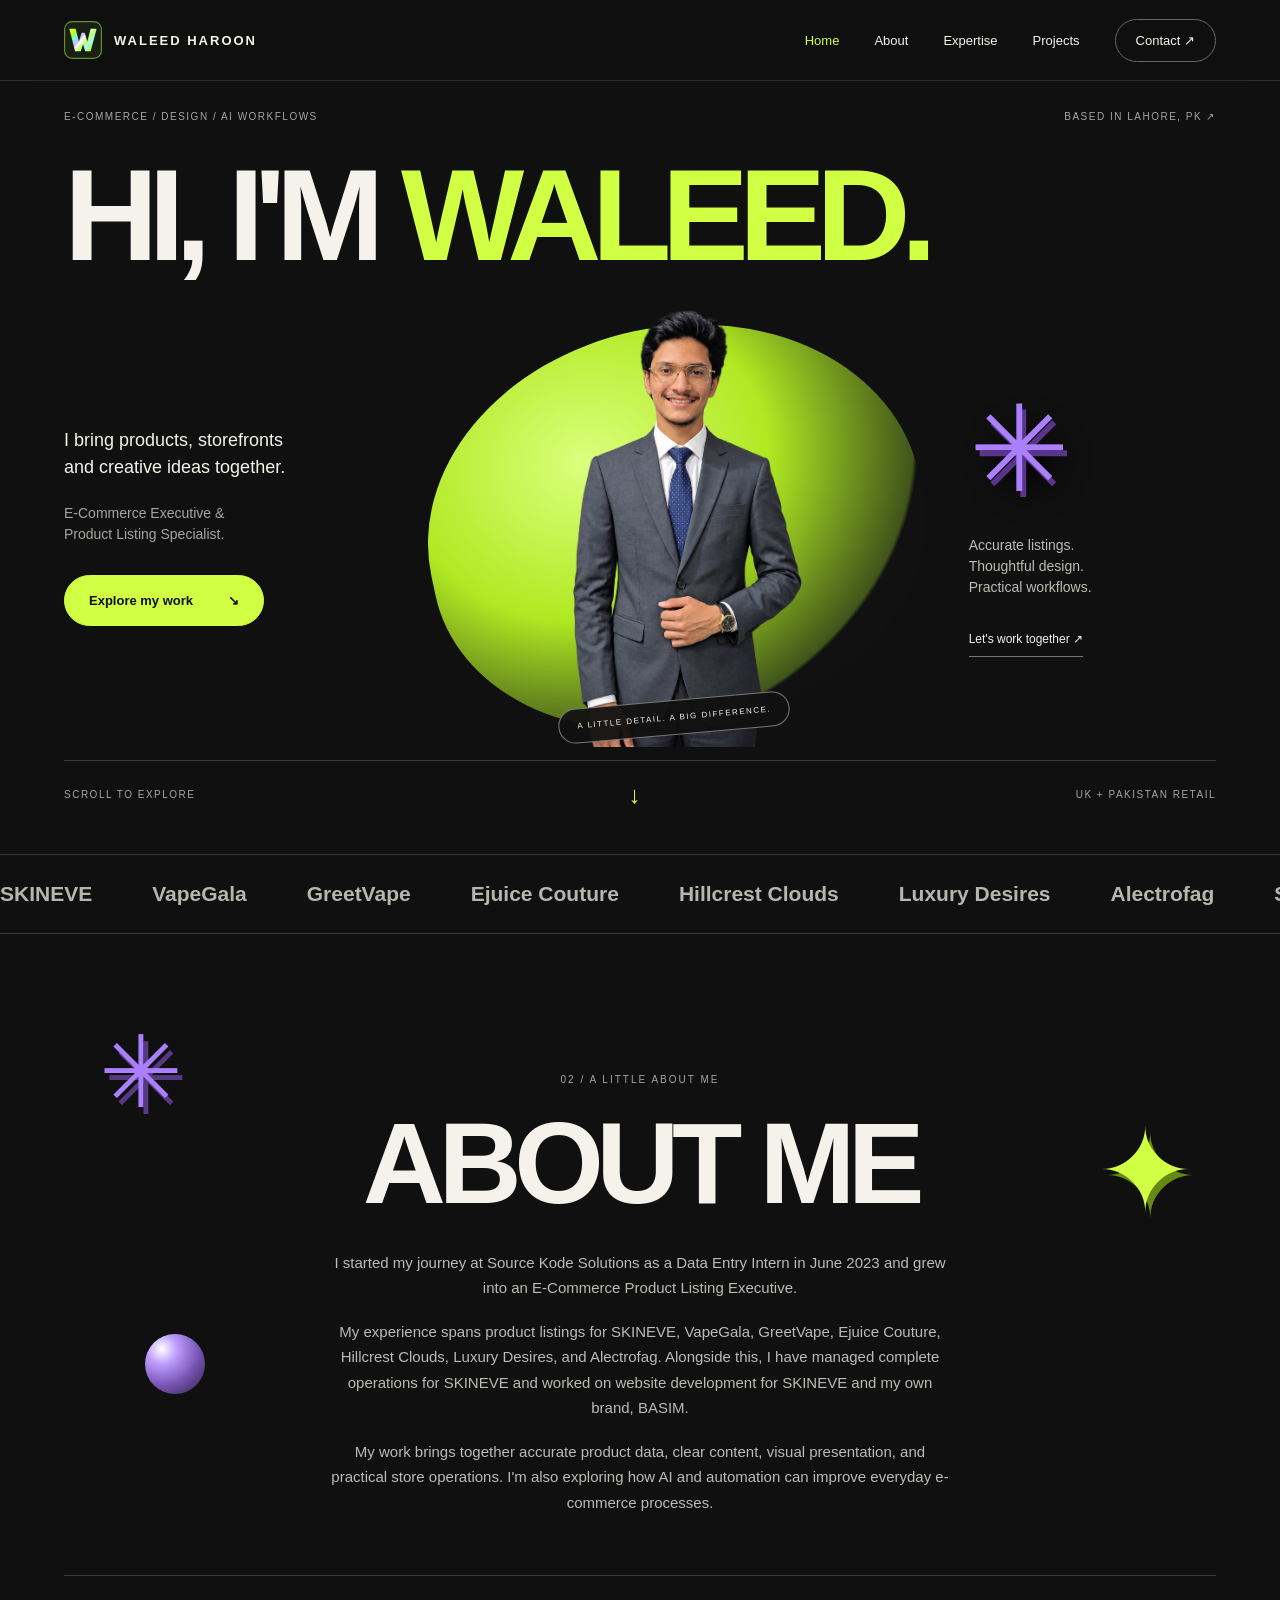
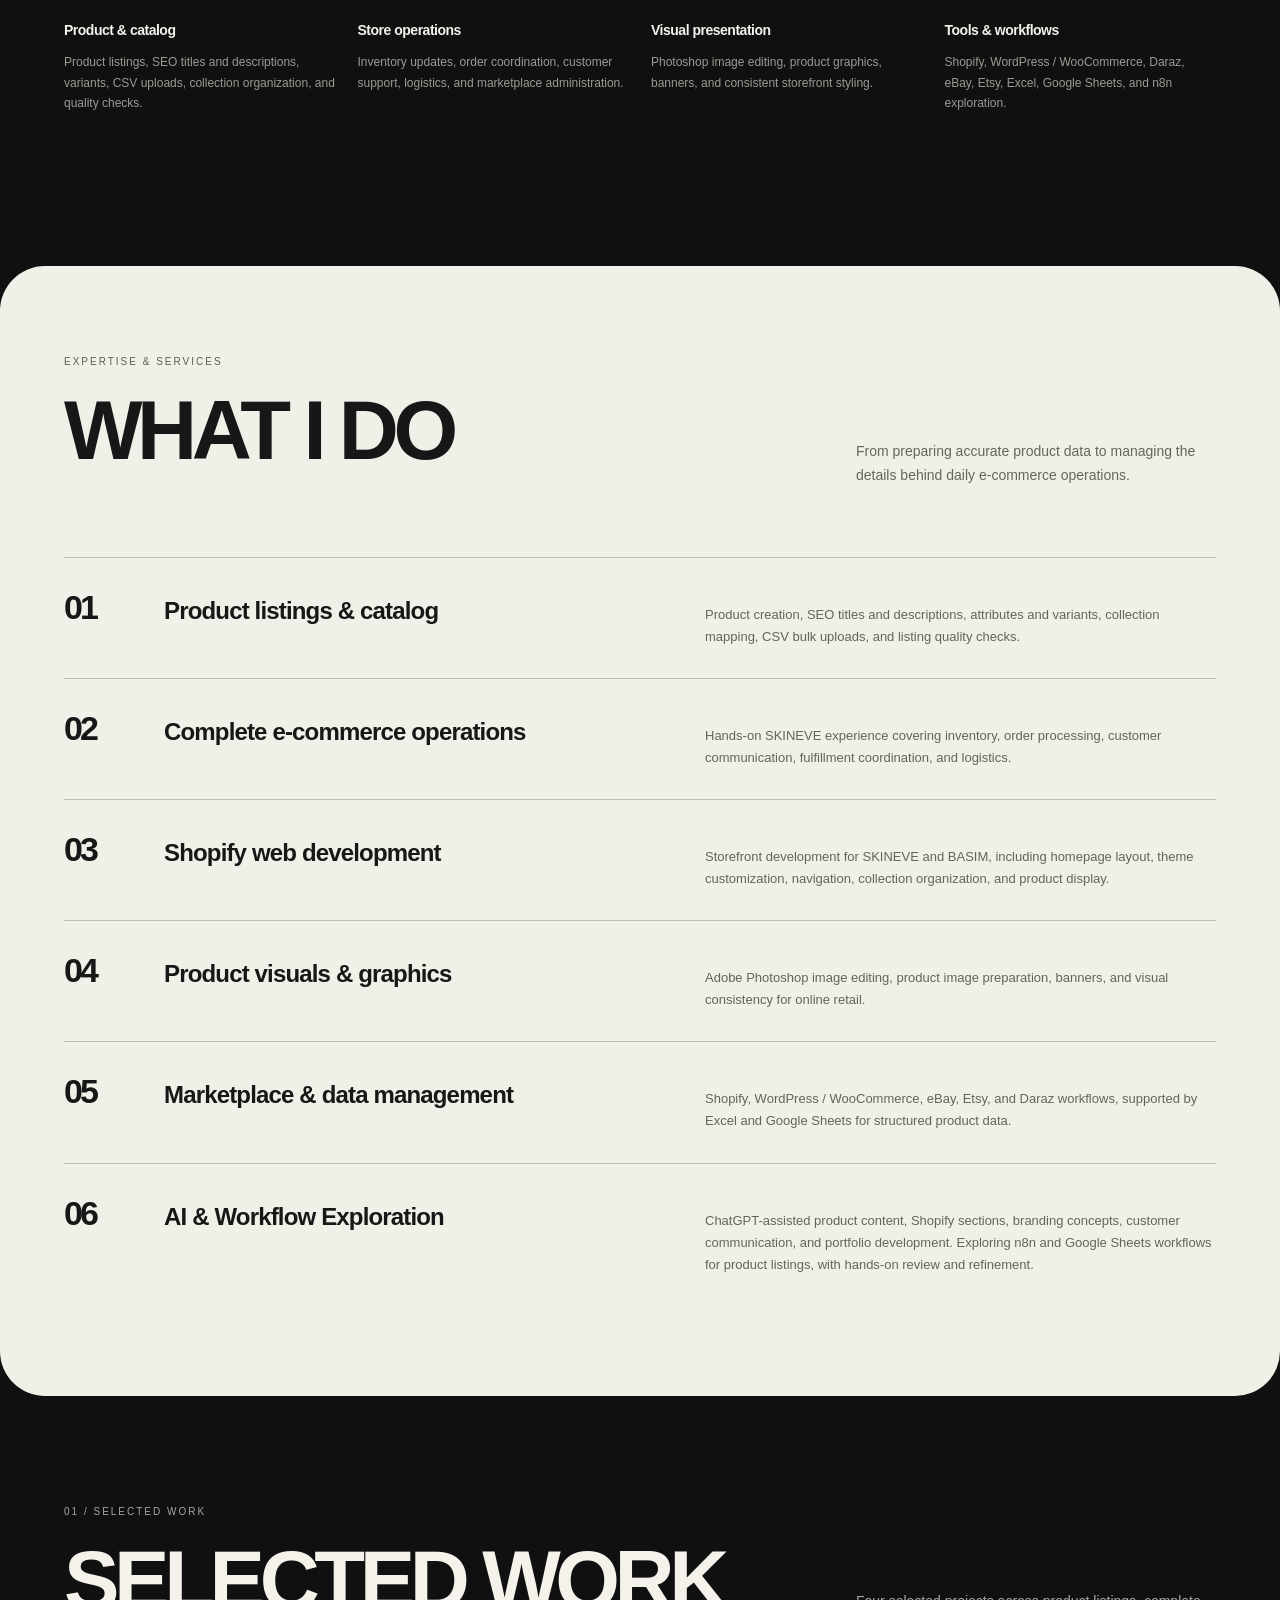
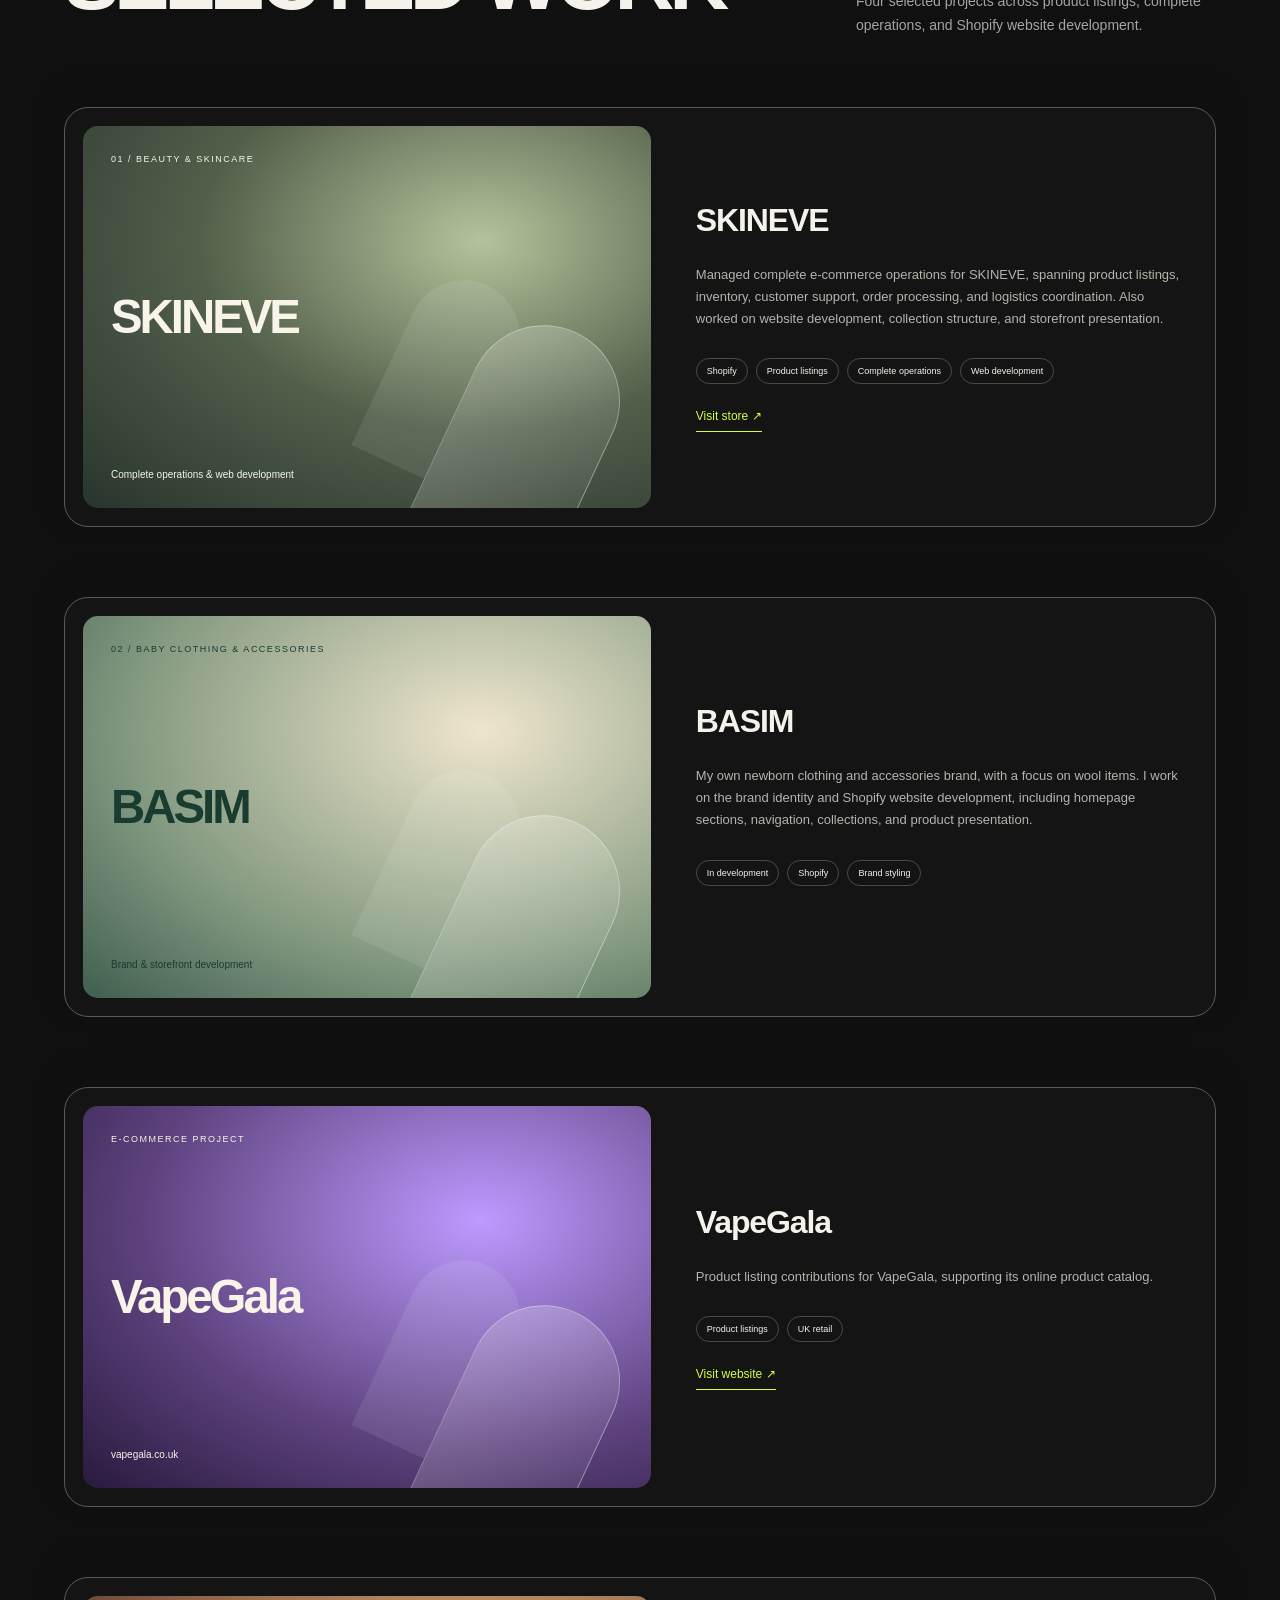
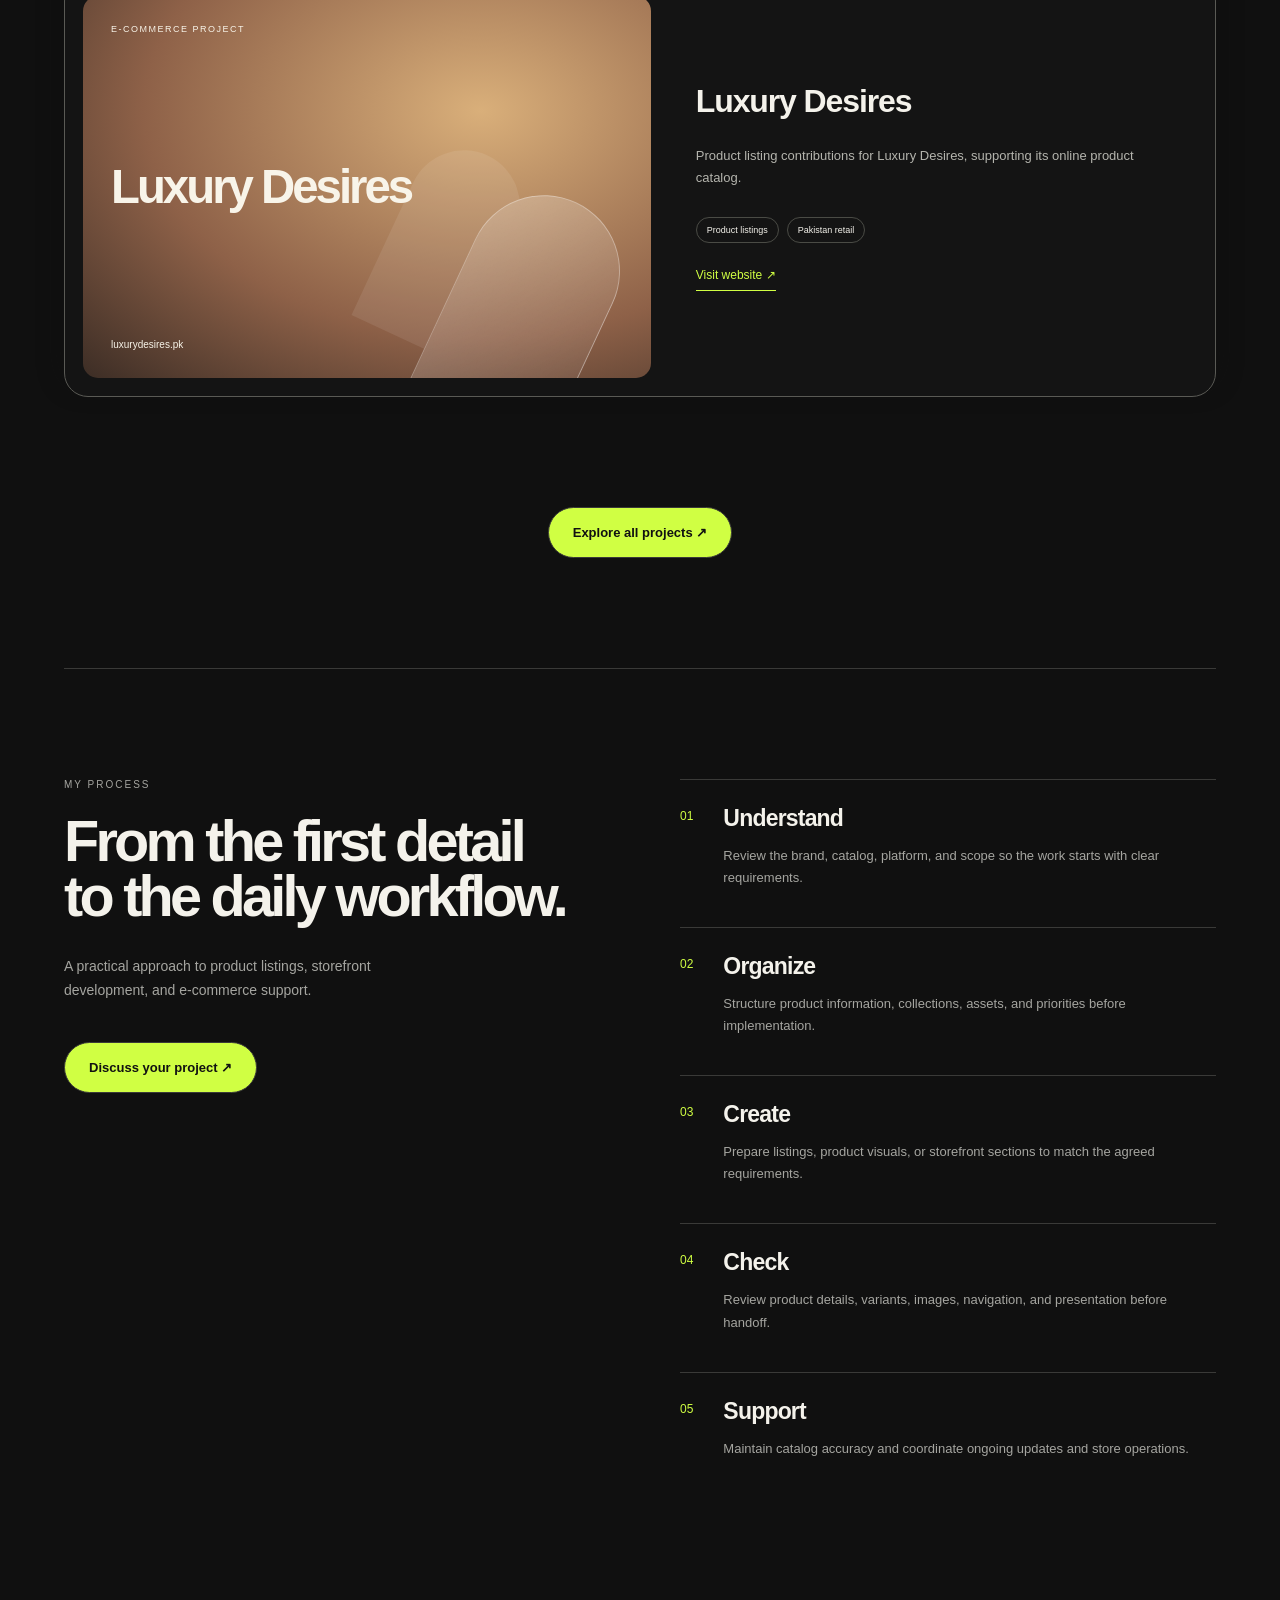
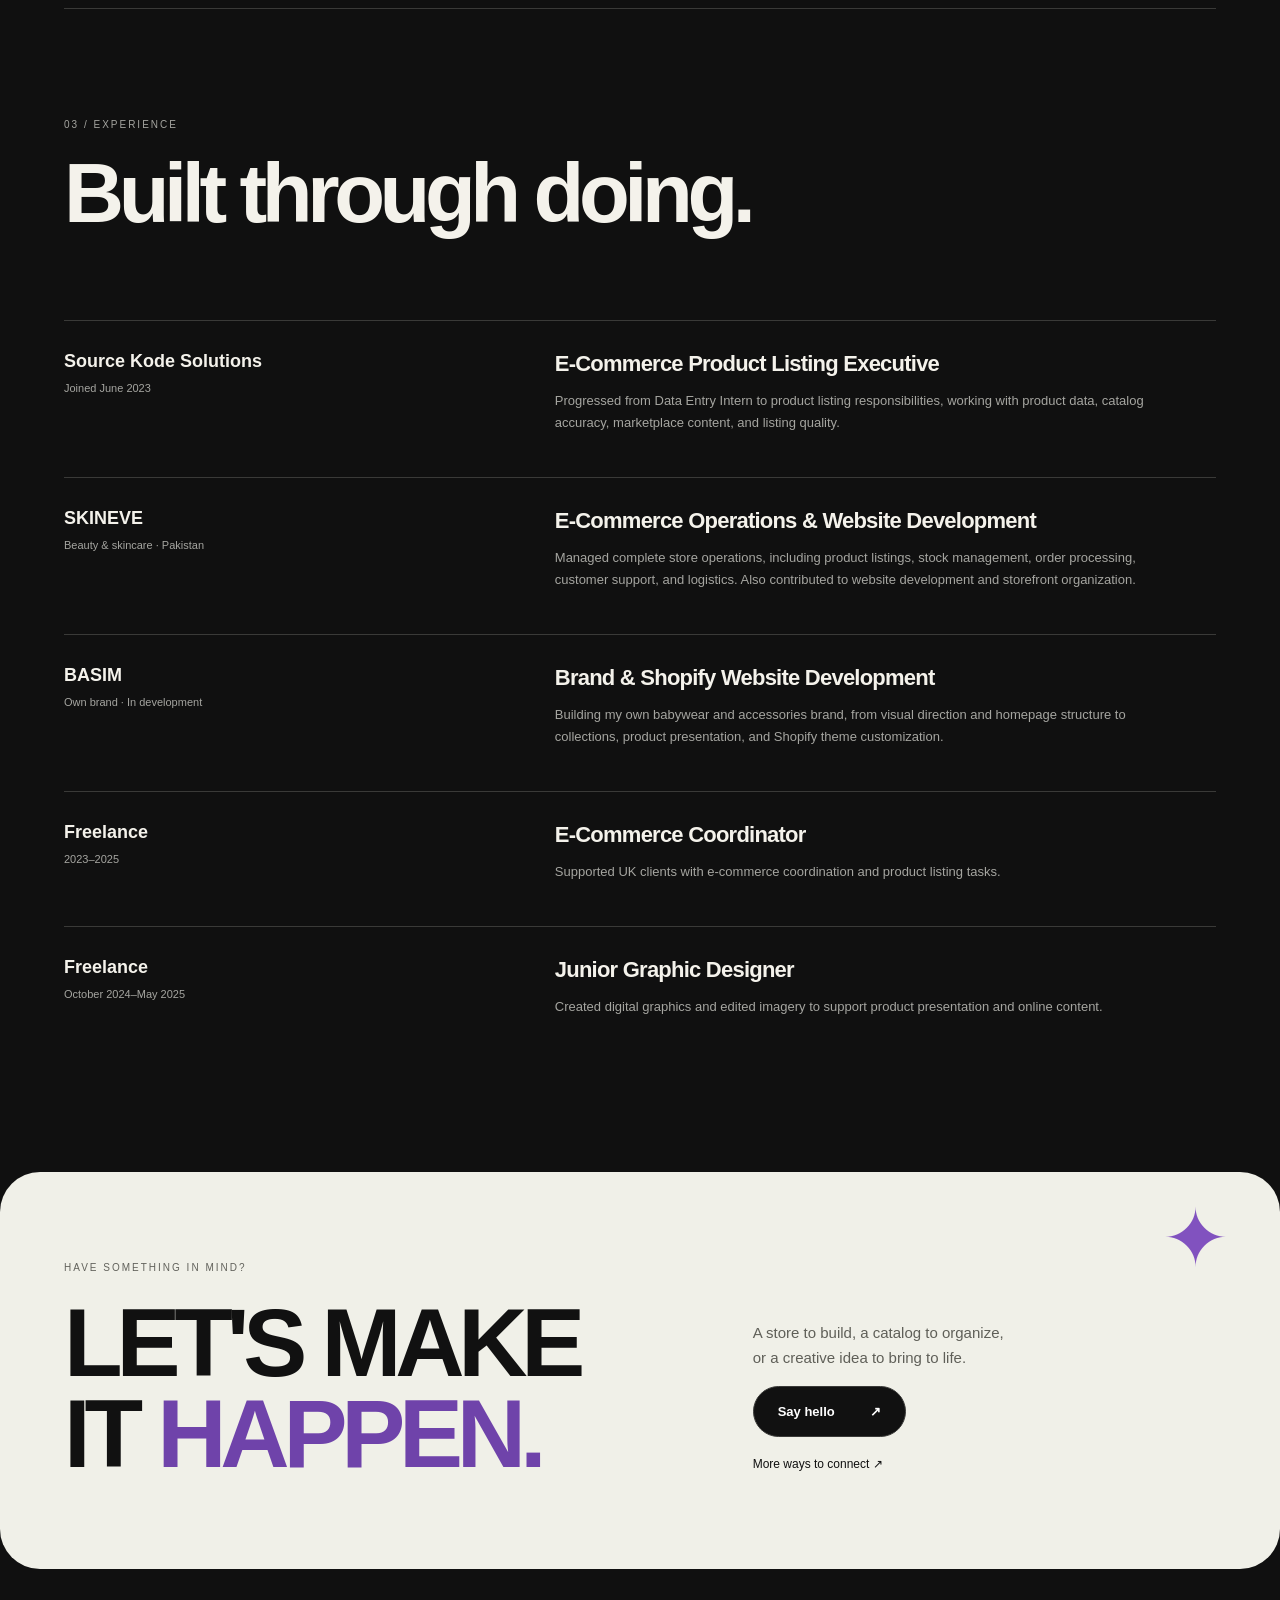
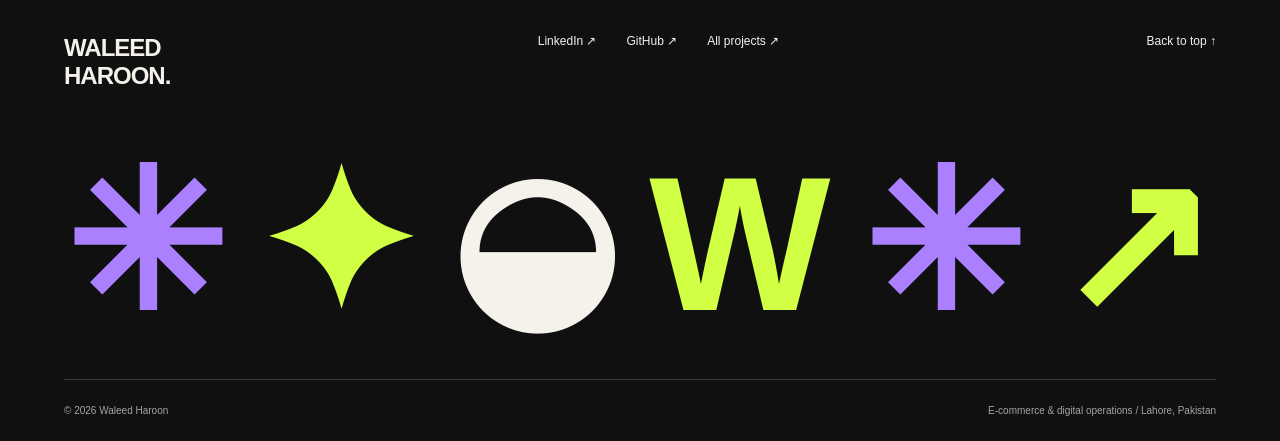
==== index.html @ 815cc021 "Unify Projects and Contact with the new portfolio design" ====
<!doctype html>
<html lang="en"><head><meta charset="utf-8"><meta name="viewport" content="width=device-width,initial-scale=1">
<meta name="theme-color" content="#101010"><meta name="description" content="Waleed Haroon — E-commerce specialist, creative designer and AI workflow explorer in Lahore, Pakistan. Explore selected work, services and experience.">
<title>Waleed Haroon | E-commerce & Creative Thinking</title><link rel="icon" href="./favicon.svg"><link rel="stylesheet" href="./studio.css?v=2"></head>
<body><a class="skip" href="#main">Skip to content</a><header><nav class="wrap" aria-label="Main navigation"><a class="brand" href="./index.html" aria-label="Waleed Haroon home"><img src="./favicon.svg" width="38" height="38" alt="">WALEED HAROON</a><div class="nav-links"><a href="./index.html" aria-current="page">Home</a><a href="./index.html#about">About</a><a href="./index.html#expertise">Expertise</a><a href="./projects.html">Projects</a><a href="./contact.html">Contact ↗</a></div></nav></header>
<main id="main"><section class="hero wrap"><div class="hero-top"><span>E-COMMERCE / DESIGN / AI WORKFLOWS</span><span>BASED IN LAHORE, PK ↗</span></div><h1>HI, I'M <span>WALEED.</span></h1><div class="hero-stage"><div class="hero-copy"><p>I bring products, storefronts<br>and creative ideas together.</p><p class="muted">E-Commerce Executive &<br>Product Listing Specialist.</p><a class="button lime" href="#work">Explore my work <span>↘</span></a></div><div class="portrait"><img class="portrait-photo" src="[data-uri]" alt="Waleed Haroon wearing a grey suit" width="715" height="960" fetchpriority="high"><span class="portrait-label">A LITTLE DETAIL. A BIG DIFFERENCE.</span></div><div class="hero-side"><span class="shape hero-star" aria-hidden="true">✳</span><p>Accurate listings.<br>Thoughtful design.<br>Practical workflows.</p><a class="text-link" href="./contact.html">Let's work together ↗</a></div></div><div class="hero-bottom"><span>SCROLL TO EXPLORE</span><span>↓</span><span>UK + PAKISTAN RETAIL</span></div></section><div class="brand-marquee" aria-label="Stores I have worked on"><div class="brand-track"><div class="brand-group"><span>SKINEVE</span><span>VapeGala</span><span>GreetVape</span><span>Ejuice Couture</span><span>Hillcrest Clouds</span><span>Luxury Desires</span><span>Alectrofag</span></div><div class="brand-group" aria-hidden="true"><span>SKINEVE</span><span>VapeGala</span><span>GreetVape</span><span>Ejuice Couture</span><span>Hillcrest Clouds</span><span>Luxury Desires</span><span>Alectrofag</span></div></div></div><div class="wrap"><section id="about" class="section about"><div><div class="label">02 / A little about me</div><h2>ABOUT ME</h2></div><div><div class="about-copy"><p>I started my journey at Source Kode Solutions as a Data Entry Intern in June 2023 and grew into an E-Commerce Product Listing Executive.</p><p>My experience spans product listings for SKINEVE, VapeGala, GreetVape, Ejuice Couture, Hillcrest Clouds, Luxury Desires, and Alectrofag. Alongside this, I have managed complete operations for SKINEVE and worked on website development for SKINEVE and my own brand, BASIM.</p><p>My work brings together accurate product data, clear content, visual presentation, and practical store operations. I'm also exploring how AI and automation can improve everyday e-commerce processes.</p></div><div class="skills"><div><h3>Product & catalog</h3><p>Product listings, SEO titles and descriptions, variants, CSV uploads, collection organization, and quality checks.</p></div><div><h3>Store operations</h3><p>Inventory updates, order coordination, customer support, logistics, and marketplace administration.</p></div><div><h3>Visual presentation</h3><p>Photoshop image editing, product graphics, banners, and consistent storefront styling.</p></div><div><h3>Tools & workflows</h3><p>Shopify, WordPress / WooCommerce, Daraz, eBay, Etsy, Excel, Google Sheets, and n8n exploration.</p></div></div></div><span class="shape flower" aria-hidden="true">✳</span><span class="shape star" aria-hidden="true">✦</span><span class="shape orb" aria-hidden="true"></span></section></div><section id="expertise" class="section expertise-section"><div class="section-head"><div><div class="label">Expertise & services</div><h2>WHAT I DO</h2></div><p>From preparing accurate product data to managing the details behind daily e-commerce operations.</p></div><div class="expertise-grid">
<article><span>01</span><h3>Product listings & catalog</h3><p>Product creation, SEO titles and descriptions, attributes and variants, collection mapping, CSV bulk uploads, and listing quality checks.</p></article>
<article><span>02</span><h3>Complete e-commerce operations</h3><p>Hands-on SKINEVE experience covering inventory, order processing, customer communication, fulfillment coordination, and logistics.</p></article>
<article><span>03</span><h3>Shopify web development</h3><p>Storefront development for SKINEVE and BASIM, including homepage layout, theme customization, navigation, collection organization, and product display.</p></article>
<article><span>04</span><h3>Product visuals & graphics</h3><p>Adobe Photoshop image editing, product image preparation, banners, and visual consistency for online retail.</p></article>
<article><span>05</span><h3>Marketplace & data management</h3><p>Shopify, WordPress / WooCommerce, eBay, Etsy, and Daraz workflows, supported by Excel and Google Sheets for structured product data.</p></article>
<article><span>06</span><h3>AI & Workflow Exploration</h3><p>ChatGPT-assisted product content, Shopify sections, branding concepts, customer communication, and portfolio development. Exploring n8n and Google Sheets workflows for product listings, with hands-on review and refinement.</p></article></div></section><div class="wrap"><section id="work" class="section"><div class="section-head"><div><div class="label">01 / Selected work</div><h2>SELECTED WORK</h2></div><p>Four selected projects across product listings, complete operations, and Shopify website development.</p></div><div class="projects"><article class="project"><div class="project-art"><span class="number">01 / BEAUTY & SKINCARE</span><div class="wordmark">SKINEVE</div><small>Complete operations & web development</small></div><div class="project-body"><h3>SKINEVE</h3><p>Managed complete e-commerce operations for SKINEVE, spanning product listings, inventory, customer support, order processing, and logistics coordination. Also worked on website development, collection structure, and storefront presentation.</p><div class="tags"><span>Shopify</span><span>Product listings</span><span>Complete operations</span><span>Web development</span></div><a class="project-link" href="https://theskineve.com" target="_blank" rel="noopener noreferrer">Visit store ↗</a></div></article><article class="project"><div class="project-art basim"><span class="number">02 / BABY CLOTHING & ACCESSORIES</span><div class="wordmark">BASIM</div><small>Brand & storefront development</small></div><div class="project-body"><h3>BASIM</h3><p>My own newborn clothing and accessories brand, with a focus on wool items. I work on the brand identity and Shopify website development, including homepage sections, navigation, collections, and product presentation.</p><div class="tags"><span>In development</span><span>Shopify</span><span>Brand styling</span></div></div></article><article class="project"><div class="project-art"><span class="number">E-COMMERCE PROJECT</span><div class="wordmark listing-wordmark">VapeGala</div><small>vapegala.co.uk</small></div><div class="project-body"><h3>VapeGala</h3><p>Product listing contributions for VapeGala, supporting its online product catalog.</p><div class="tags"><span>Product listings</span><span>UK retail</span></div><a class="project-link" href="https://vapegala.co.uk" target="_blank" rel="noopener noreferrer">Visit website ↗</a></div></article><article class="project"><div class="project-art"><span class="number">E-COMMERCE PROJECT</span><div class="wordmark listing-wordmark">Luxury Desires</div><small>luxurydesires.pk</small></div><div class="project-body"><h3>Luxury Desires</h3><p>Product listing contributions for Luxury Desires, supporting its online product catalog.</p><div class="tags"><span>Product listings</span><span>Pakistan retail</span></div><a class="project-link" href="https://luxurydesires.pk" target="_blank" rel="noopener noreferrer">Visit website ↗</a></div></article></div><div class="projects-more"><a href="./projects.html" class="button primary">Explore all projects ↗</a></div></section><section id="process" class="section process-section"><div class="process-intro"><div class="label">My process</div><h2>From the first detail<br>to the daily workflow.</h2><p>A practical approach to product listings, storefront development, and e-commerce support.</p><a class="button primary" href="./contact.html">Discuss your project ↗</a></div><ol class="process-steps"><li><span class="step-number">01</span><div><h3>Understand</h3><p>Review the brand, catalog, platform, and scope so the work starts with clear requirements.</p></div></li><li><span class="step-number">02</span><div><h3>Organize</h3><p>Structure product information, collections, assets, and priorities before implementation.</p></div></li><li><span class="step-number">03</span><div><h3>Create</h3><p>Prepare listings, product visuals, or storefront sections to match the agreed requirements.</p></div></li><li><span class="step-number">04</span><div><h3>Check</h3><p>Review product details, variants, images, navigation, and presentation before handoff.</p></div></li><li><span class="step-number">05</span><div><h3>Support</h3><p>Maintain catalog accuracy and coordinate ongoing updates and store operations.</p></div></li></ol></section><section id="experience" class="section experience"><div class="section-head"><div><div class="label">03 / Experience</div><h2>Built through doing.</h2></div></div><div class="job"><div><strong>Source Kode Solutions</strong><br><small>Joined June 2023</small></div><div><h3>E-Commerce Product Listing Executive</h3><p>Progressed from Data Entry Intern to product listing responsibilities, working with product data, catalog accuracy, marketplace content, and listing quality.</p></div></div><div class="job"><div><strong>SKINEVE</strong><br><small>Beauty & skincare · Pakistan</small></div><div><h3>E-Commerce Operations & Website Development</h3><p>Managed complete store operations, including product listings, stock management, order processing, customer support, and logistics. Also contributed to website development and storefront organization.</p></div></div><div class="job"><div><strong>BASIM</strong><br><small>Own brand · In development</small></div><div><h3>Brand & Shopify Website Development</h3><p>Building my own babywear and accessories brand, from visual direction and homepage structure to collections, product presentation, and Shopify theme customization.</p></div></div><div class="job"><div><strong>Freelance</strong><br><small>2023–2025</small></div><div><h3>E-Commerce Coordinator</h3><p>Supported UK clients with e-commerce coordination and product listing tasks.</p></div></div><div class="job"><div><strong>Freelance</strong><br><small>October 2024–May 2025</small></div><div><h3>Junior Graphic Designer</h3><p>Created digital graphics and edited imagery to support product presentation and online content.</p></div></div></section></div><section id="contact" class="contact light"><div class="label">HAVE SOMETHING IN MIND?</div><div class="contact-layout"><h2>LET'S MAKE<br>IT <em>HAPPEN.</em></h2><div><p>A store to build, a catalog to organize,<br>or a creative idea to bring to life.</p><a class="button dark" href="mailto:waleedharoon222@gmail.com">Say hello <span>↗</span></a><a class="email" href="./contact.html">More ways to connect ↗</a></div></div><span class="contact-star" aria-hidden="true">✦</span></section></main>
<footer class="wrap"><div class="footer-top"><a class="brand" href="./index.html">WALEED<br>HAROON.</a><div><a href="https://www.linkedin.com/in/waleed-haroon-868672297" target="_blank" rel="noopener noreferrer">LinkedIn ↗</a><a href="https://github.com/m-waleed-haroon" target="_blank" rel="noopener noreferrer">GitHub ↗</a><a href="./projects.html">All projects ↗</a></div><a href="#main">Back to top ↑</a></div><div class="footer-shapes" aria-hidden="true"><span>✳</span><span>✦</span><span>◒</span><span>W</span><span>✳</span><span>↗</span></div><div class="footer-bottom"><span>© 2026 Waleed Haroon</span><span>E-commerce & digital operations / Lahore, Pakistan</span></div></footer><script src="./studio.js?v=2" defer></script></body></html>
---- studio.css ----
/* Video-inspired portfolio. Content stays visible if JavaScript is unavailable. */
:root{--bg:#101010;--ink:#f4f2eb;--muted:#a5a5a0;--line:#3a3a38;--lime:#d0ff43;--purple:#ab80ff;--paper:#f0f0e8}
*{box-sizing:border-box}html{scroll-behavior:smooth;scroll-padding-top:90px}body{margin:0;background:var(--bg);color:var(--ink);font-family:Arial,Helvetica,sans-serif;-webkit-font-smoothing:antialiased}a{color:inherit;text-decoration:none}button,a{-webkit-tap-highlight-color:transparent}a:focus-visible{outline:3px solid var(--purple);outline-offset:6px}::selection{background:var(--lime);color:#101010}.wrap{width:min(1280px,90%);margin-inline:auto}.skip{position:fixed;left:20px;top:-100px;background:var(--lime);color:#111;padding:16px;z-index:99}.skip:focus{top:12px}
header{position:sticky;top:0;z-index:30;background:#101010ed;border-bottom:1px solid #ffffff20;backdrop-filter:blur(16px)}nav{display:flex;justify-content:space-between;align-items:center;min-height:80px;gap:30px}.brand{display:flex;align-items:center;gap:12px;font-size:13px;letter-spacing:2px;font-weight:800}.nav-links{display:flex;gap:35px;font-size:13px}.nav-links a{padding-block:14px;transition:color .2s}.nav-links a:hover{color:var(--lime)}.nav-links a:last-child{border:1px solid #666;border-radius:40px;padding:13px 20px}
.hero{padding-top:30px}.hero-top,.hero-bottom{display:flex;justify-content:space-between;font-size:10px;letter-spacing:1.5px;color:var(--muted)}h1{font-size:clamp(58px,10.2vw,148px);line-height:.9;letter-spacing:-.075em;margin:35px 0 0;font-weight:900;position:relative;z-index:2}h1 span{color:var(--lime)}.hero-stage{display:grid;grid-template-columns:1fr 1.35fr .8fr;align-items:center;min-height:485px;gap:30px}.hero-copy p,.hero-side p{font-size:18px;line-height:1.5}.hero-copy .muted{color:var(--muted);font-size:14px;margin-block:22px 30px}.button{display:inline-flex;align-items:center;justify-content:space-between;gap:35px;padding:17px 24px;border:1px solid var(--line);border-radius:40px;font-size:13px;font-weight:700;transition:transform .25s,background .25s}.button:hover{transform:translateY(-4px)}.lime{background:var(--lime);color:#101010;border-color:var(--lime)}.dark{background:#111;color:white}.portrait{height:460px;position:relative;display:flex;justify-content:center;align-items:flex-end;isolation:isolate}.portrait:before{content:'';position:absolute;inset:40px -15px 25px;border-radius:50% 50% 45% 45%;background:radial-gradient(ellipse at 35% 30%,#dbff7d,#b0e922 40%,#41551b 72%,#111 73%);transform:rotate(-12deg);z-index:-1}.portrait-photo{height:100%;width:100%;object-fit:contain;object-position:bottom}.portrait-label{position:absolute;bottom:12px;background:#111e;padding:12px 18px;border:1px solid #777;border-radius:40px;font-size:8px;letter-spacing:1.5px;transform:rotate(-5deg)}.hero-side{padding-left:30px}.hero-side p{font-size:14px;color:#bcbcb5}.text-link{display:inline-block;font-size:12px;border-bottom:1px solid #777;padding-bottom:10px;margin-top:20px}.hero-star{font-size:120px;color:var(--purple);text-shadow:4px 6px 0 #5b358b,8px 12px 22px #000;display:block;line-height:1.2}.hero-bottom{padding:20px 0;border-top:1px solid var(--line);align-items:center}.hero-bottom span:nth-child(2){font-size:24px;color:var(--lime)}
.brand-marquee{overflow:hidden;border-block:1px solid var(--line);padding:27px 0;margin:25px 0 0}.brand-track{display:flex;width:max-content;animation:marquee 35s linear infinite}.brand-group{display:flex;align-items:center;gap:60px;padding-right:60px}.brand-group span{font-size:21px;font-weight:800;color:#b6b6ae;white-space:nowrap}.brand-marquee:hover .brand-track{animation-play-state:paused}@keyframes marquee{to{transform:translateX(-50%)}}
.section{padding:110px 0}.label{text-transform:uppercase;letter-spacing:2px;font-size:10px;color:var(--muted);margin-bottom:24px}h2{font-size:clamp(42px,6.5vw,88px);line-height:.95;letter-spacing:-.065em;margin:0 0 32px;font-weight:900}h3{letter-spacing:-.035em}p{line-height:1.7}.about{position:relative;display:block;text-align:center;padding-block:140px;overflow:hidden}.about>div{position:relative;z-index:1}.about h2{font-size:clamp(60px,9vw,120px)}.about-copy{max-width:630px;margin:auto;color:#bbbcb5;font-size:15px}.about-copy p{margin-bottom:18px}.skills{display:grid;grid-template-columns:repeat(4,1fr);gap:22px;text-align:left;margin-top:60px;padding-top:32px;border-top:1px solid var(--line)}.skills h3{font-size:14px}.skills p{font-size:12px;color:#9a9b93}.shape{position:absolute;pointer-events:none;will-change:transform}.flower{top:80px;left:3%;font-size:100px;color:var(--purple);text-shadow:5px 7px #573883;animation:bob 7s ease-in-out infinite}.star{right:2%;top:170px;font-size:115px;color:var(--lime);text-shadow:5px 6px #668915;animation:bob 8s ease-in-out infinite reverse}.orb{width:60px;height:60px;border-radius:50%;left:7%;top:400px;background:radial-gradient(circle at 28% 25%,#fff,#bc9bff 25%,#7653b1 60%,#2c203d);animation:bob 6s ease-in-out infinite}@keyframes bob{50%{transform:translateY(-18px) rotate(15deg)}}
.expertise-section{background:var(--paper);color:#171717;border-radius:45px;padding:90px max(5%,calc((100vw - 1280px)/2));position:relative}.expertise-section .label{color:#5d5d55}.section-head{display:flex;justify-content:space-between;gap:40px;align-items:flex-end;margin-bottom:55px}.section-head>p{max-width:360px;font-size:14px;color:var(--muted)}.expertise-section .section-head>p{color:#65655e}.expertise-grid{display:block}.expertise-grid article{border-top:1px solid #bcbdb5;padding:30px 0;display:grid;grid-template-columns:70px 1fr 1fr;align-items:baseline;gap:30px}.expertise-grid article>span{font-size:34px;font-weight:900;letter-spacing:-3px}.expertise-grid h3{font-size:24px;margin:0}.expertise-grid p{font-size:13px;color:#64645c;margin:0}
.projects{display:block;position:relative;padding-bottom:20px}.project{position:sticky;top:105px;background:#141414;border:1px solid #5a5a55;border-radius:24px;overflow:hidden;padding:18px;display:grid;grid-template-columns:1.1fr 1fr;gap:30px;min-height:420px;margin-bottom:70px;box-shadow:0 -12px 25px #10101080;transform-origin:50% 0}.project:nth-child(2){top:127px}.project:nth-child(3){top:149px}.project:nth-child(4){top:171px}.project-art{position:relative;min-height:360px;background:radial-gradient(ellipse at 70% 30%,#b5c39b,#525f4a 50%,#28352d);border-radius:15px;display:flex;flex-direction:column;justify-content:space-between;padding:28px;overflow:hidden;color:#f8f4e9}.project-art:after{content:'';width:150px;height:240px;position:absolute;background:linear-gradient(120deg,#ffffff44,#ffffff08);border:1px solid #ffffff50;border-radius:80px 80px 15px 15px;right:50px;bottom:-55px;transform:rotate(25deg);box-shadow:-100px -25px 0 -20px #ffffff15}.project-art.basim{background:radial-gradient(ellipse at 70% 30%,#eee6cc,#879c83 60%,#405f50);color:#183c30}.project:nth-child(3) .project-art{background:radial-gradient(ellipse at 70% 30%,#bd9aff,#5e427e 60%,#281a3d)}.project:nth-child(4) .project-art{background:radial-gradient(ellipse at 70% 30%,#d9af7a,#8e6148 60%,#3c2d25)}.number{font-size:9px;letter-spacing:1.5px;position:relative;z-index:1}.wordmark{position:relative;z-index:1;font-size:clamp(24px,3.7vw,55px);font-weight:800;letter-spacing:-3px}.project-art small{font-size:10px;position:relative;z-index:1}.project-body{padding:20px 15px;display:flex;flex-direction:column;align-items:flex-start;justify-content:center}.project-body h3{font-size:32px;margin:0 0 12px}.project-body p{font-size:13px;color:#b4b4ad}.tags{display:flex;gap:8px;flex-wrap:wrap;margin:15px 0 25px}.tags span{border:1px solid #4a4b45;border-radius:30px;padding:7px 10px;font-size:9px}.project-link{border-bottom:1px solid var(--lime);padding-bottom:8px;font-size:12px;color:var(--lime)}.projects-more{text-align:center;padding-top:20px}.projects-more .primary{background:var(--lime);color:#111}.process-section{display:grid;grid-template-columns:1fr 1fr;gap:80px;border-top:1px solid var(--line)}.process-intro p{color:var(--muted);font-size:14px;max-width:350px}.process-intro h2{font-size:clamp(40px,4.5vw,64px)}.process-intro .primary{margin-top:25px;background:var(--lime);color:#111}.process-steps{list-style:none;padding:0;margin:0}.process-steps li{border-top:1px solid var(--line);display:flex;gap:30px;padding:25px 0}.step-number{font-size:12px;color:var(--lime);padding-top:4px}.process-steps h3{font-size:23px;margin:0}.process-steps p{color:var(--muted);font-size:13px}.experience{border-top:1px solid var(--line)}.job{display:grid;grid-template-columns:1fr 1.5fr;padding:30px 0;border-top:1px solid var(--line);gap:50px}.job strong{font-size:18px}.job small{display:inline-block;font-size:11px;color:var(--muted);margin-top:10px}.job h3{font-size:22px;margin:0}.job p{font-size:13px;color:var(--muted);max-width:630px}
.contact{background:var(--paper);color:#111;border-radius:40px;position:relative;overflow:hidden;padding:90px max(5%,calc((100vw - 1280px)/2))}.contact-layout{display:grid;grid-template-columns:1.4fr 1fr;gap:40px;align-items:center}.contact h2{font-size:clamp(52px,7.5vw,110px);margin:0}.contact h2 em{font-style:normal;color:#6f43aa}.contact p{font-size:15px;color:#5f5f58}.contact .email{display:block;font-size:12px;margin-top:20px}.contact-star{position:absolute;right:4%;top:20px;font-size:80px;color:#8152bf;animation:bob 7s infinite}.contact .label{color:#62625c}footer{padding-top:65px}.footer-top{display:flex;justify-content:space-between;align-items:flex-start;gap:30px}.footer-top .brand{font-size:24px;letter-spacing:-1px}.footer-top>div{display:flex;gap:30px;font-size:12px}.footer-top>a:last-child{font-size:12px}.footer-shapes{display:flex;align-items:center;justify-content:space-between;overflow:hidden;font-weight:900;font-size:clamp(60px,15vw,195px);line-height:1.4;margin-top:20px;color:var(--purple)}.footer-shapes span:nth-child(2n){color:var(--lime)}.footer-shapes span:nth-child(3){color:var(--ink)}.footer-bottom{display:flex;justify-content:space-between;font-size:10px;color:var(--muted);padding:25px 0;border-top:1px solid var(--line)}
/* Shared project and contact pages use the same navigation, type and surfaces. */
.nav-links a[aria-current="page"]{color:var(--lime)}.inner-page{padding-top:65px}.projects-intro,.contact-intro{padding:15px 0 65px;max-width:1060px}.inner-page h1{font-size:clamp(44px,6.8vw,96px);line-height:.98;letter-spacing:-.065em;margin:15px 0 28px}.inner-page h1 em{font-style:normal;color:var(--lime)}.projects-intro>p,.contact-intro>p{max-width:650px;font-size:15px;color:var(--muted)}.project-directory .project{top:105px}.project-directory .project:nth-child(2n+3) .project-art{background:radial-gradient(ellipse at 70% 30%,#bc9aff,#5e427e 60%,#281a3d)}.project-directory .project:nth-child(2n+4) .project-art{background:radial-gradient(ellipse at 70% 30%,#dab284,#8e6148 60%,#3c2d25)}.project-directory .wordmark{font-size:clamp(24px,3.3vw,48px);letter-spacing:-.05em;overflow-wrap:anywhere}.project-contact{padding:60px 5%;margin:10px 0 70px;display:flex;justify-content:space-between;align-items:center;gap:40px;border-radius:28px}.project-contact h2{font-size:clamp(32px,4vw,55px)}.project-contact .label{color:#62625c}.project-contact .button{background:#111;color:#fff;flex-shrink:0}
.contact-page-layout{display:grid;grid-template-columns:1.15fr 1fr;gap:60px;align-items:start;margin-bottom:80px}.inquiry-form{background:var(--paper);color:#111;padding:36px;border-radius:25px;min-width:0}.field{display:flex;flex-direction:column;gap:9px;margin-bottom:23px}.field label{font-size:12px;font-weight:700}.field input,.field select,.field textarea{font:inherit;font-size:14px;color:#111;background:#fff9;border:1px solid #b9b9ac;border-radius:10px;padding:14px;width:100%;min-width:0}.field textarea{min-height:155px;resize:vertical;line-height:1.6}.field input:focus-visible,.field select:focus-visible,.field textarea:focus-visible{outline:3px solid #8050bd;outline-offset:2px}.inquiry-form .button{font-family:inherit;cursor:pointer}.form-note,.status{font-size:12px;line-height:1.7;color:#55564c}.status:empty{display:none}.inquiry-form .project-link{color:#563184;border-color:#563184}.contact-info{padding:5px 0;min-width:0}.contact-info h2{font-size:clamp(32px,3.6vw,48px);margin-top:26px}.contact-info>p{color:var(--muted);font-size:14px}.round-arrow{display:grid;place-items:center;border-radius:50%;width:80px;height:80px;font-size:48px;background:var(--purple);color:#111}.info-row{border-top:1px solid var(--line);padding:22px 0;display:flex;flex-direction:column;gap:10px}.info-row small{font-size:9px;letter-spacing:1.5px;color:var(--muted)}.info-row a,.info-row span{font-size:14px;overflow-wrap:anywhere}.info-row a:hover{color:var(--lime)}.direct-contact-actions{display:flex;flex-wrap:wrap;gap:12px;margin-top:20px}.direct-contact-actions .button{font-size:11px;padding:14px 18px}.whatsapp-button{background:var(--lime);color:#111}.email-button{border-color:#666}.field[hidden],[hidden]{display:none!important}
@media(max-width:900px){.contact-page-layout{gap:30px}.inquiry-form{padding:26px}.inner-page{padding-top:35px}.project-contact{display:block}.project-contact .button{margin-top:20px}.project-directory .project{top:105px}}
@media(max-width:600px){.contact-page-layout{grid-template-columns:1fr;gap:40px}.contact-info{padding:0 5px}.projects-intro,.contact-intro{padding-bottom:35px}.inner-page h1{font-size:clamp(38px,9vw,54px)}.project-directory .project{position:relative;top:auto}.project-directory .wordmark{font-size:36px}.projects-intro>p,.contact-intro>p{font-size:13px}.inquiry-form{padding:24px 20px}.project-contact{padding:35px 22px}.project-contact h2{font-size:36px}.nav-links{gap:7px;font-size:10px}}
@media(prefers-reduced-motion:reduce){.project-directory .project{position:relative;top:auto}}
/* Animate only after the observer has initialized; no hidden content on failure. */
.motion-ready .reveal{opacity:0;transform:translateY(30px);transition:opacity .7s ease,transform .7s cubic-bezier(.2,.7,.2,1)}.motion-ready .reveal.is-visible{opacity:1;transform:none}.motion-ready h2.reveal{color:transparent;-webkit-text-stroke:1px currentColor;-webkit-text-stroke-color:#74746e;transition:color .9s,opacity .7s,transform .7s}.motion-ready h2.reveal.is-visible{color:inherit;-webkit-text-stroke-color:transparent}
@media(min-width:901px){.hero-star{position:relative;animation:bob 10s ease-in-out infinite}}
@media(max-width:900px){.hero-stage{grid-template-columns:1fr 1.15fr;gap:15px}.hero-side{display:none}.portrait{height:390px}.skills{grid-template-columns:repeat(2,1fr)}.section{padding-block:80px}.flower{font-size:65px;left:0;top:30px}.star{font-size:70px;right:0;top:70px}.orb{display:none}.about-copy{max-width:80%}.expertise-section{padding:65px 5%}.expertise-grid article{grid-template-columns:45px 1fr;gap:15px}.expertise-grid article p{grid-column:2}.project{gap:15px;min-height:370px}.project-art{min-height:320px;padding:20px}.project-body{padding:10px}.project-body h3{font-size:26px}.project-body p{font-size:12px}.process-section{gap:35px}.contact{padding:65px 5%}.footer-top>div{gap:15px}}
@media(max-width:600px){html{scroll-padding-top:100px}nav{min-height:90px;flex-wrap:wrap;gap:6px;padding-block:12px}.brand{font-size:10px;letter-spacing:1px}.brand img{width:27px;height:27px}.nav-links{width:100%;justify-content:space-between;gap:12px;font-size:11px}.nav-links a,.nav-links a:last-child{padding:5px 0;border:0}.hero-top{font-size:8px;gap:20px}.hero-top span:last-child{display:none}h1{font-size:clamp(48px,12.4vw,74px);margin-top:25px;letter-spacing:-.07em}.hero-stage{grid-template-columns:1fr;gap:0}.hero-copy{display:grid;grid-template-columns:1fr 1fr;align-items:center;padding-top:25px}.hero-copy p{font-size:14px;margin:0}.hero-copy .muted{font-size:11px;margin:0 0 0 20px}.hero-copy .button{margin-top:20px;justify-self:start;font-size:11px;padding:12px 18px}.portrait{height:330px;width:85%;margin:15px auto 0}.portrait:before{inset:30px 0 10px}.hero-bottom{font-size:8px;gap:10px}.brand-marquee{padding:20px 0;margin-top:10px}.brand-group{gap:35px;padding-right:35px}.brand-group span{font-size:16px}.about{text-align:left;padding-top:100px}.about h2{font-size:60px}.about-copy{max-width:100%;font-size:13px}.flower{left:auto;right:0;top:20px}.star{display:none}.skills{gap:15px;margin-top:35px}.skills p{font-size:11px}.section-head{display:block;margin-bottom:30px}.section-head>p{font-size:13px}.expertise-section{border-radius:25px}.expertise-grid h3{font-size:21px}.expertise-grid article>span{font-size:27px}.expertise-grid article p{font-size:12px}.project,.project:nth-child(n){position:relative;top:auto;display:block;margin-bottom:25px;padding:12px;min-height:0}.project-art{min-height:230px}.project-body{padding:20px 8px 10px}.wordmark{font-size:40px}.project-body p{font-size:13px}.process-section{grid-template-columns:1fr;gap:40px}.job{grid-template-columns:1fr;gap:20px}.job h3{font-size:20px}.contact{border-radius:25px}.contact-layout{grid-template-columns:1fr;gap:20px}.contact-star{font-size:55px;top:15px}.contact h2{font-size:57px}.contact p{font-size:13px}.footer-top{flex-wrap:wrap}.footer-top>div{flex-direction:column}.footer-bottom{flex-direction:column;gap:10px;font-size:9px}.footer-shapes{font-size:16vw}.label{font-size:9px}}
@media(prefers-reduced-motion:reduce){html{scroll-behavior:auto}*,*::before,*::after{animation:none!important;transition:none!important}.motion-ready .reveal{opacity:1;transform:none}.motion-ready h2.reveal{color:inherit;-webkit-text-stroke:0}.project,.project:nth-child(n){position:relative;top:auto}.brand-track{width:100%}.brand-group{flex-wrap:wrap;justify-content:center;gap:20px;padding-inline:20px}.brand-group[aria-hidden]{display:none}}
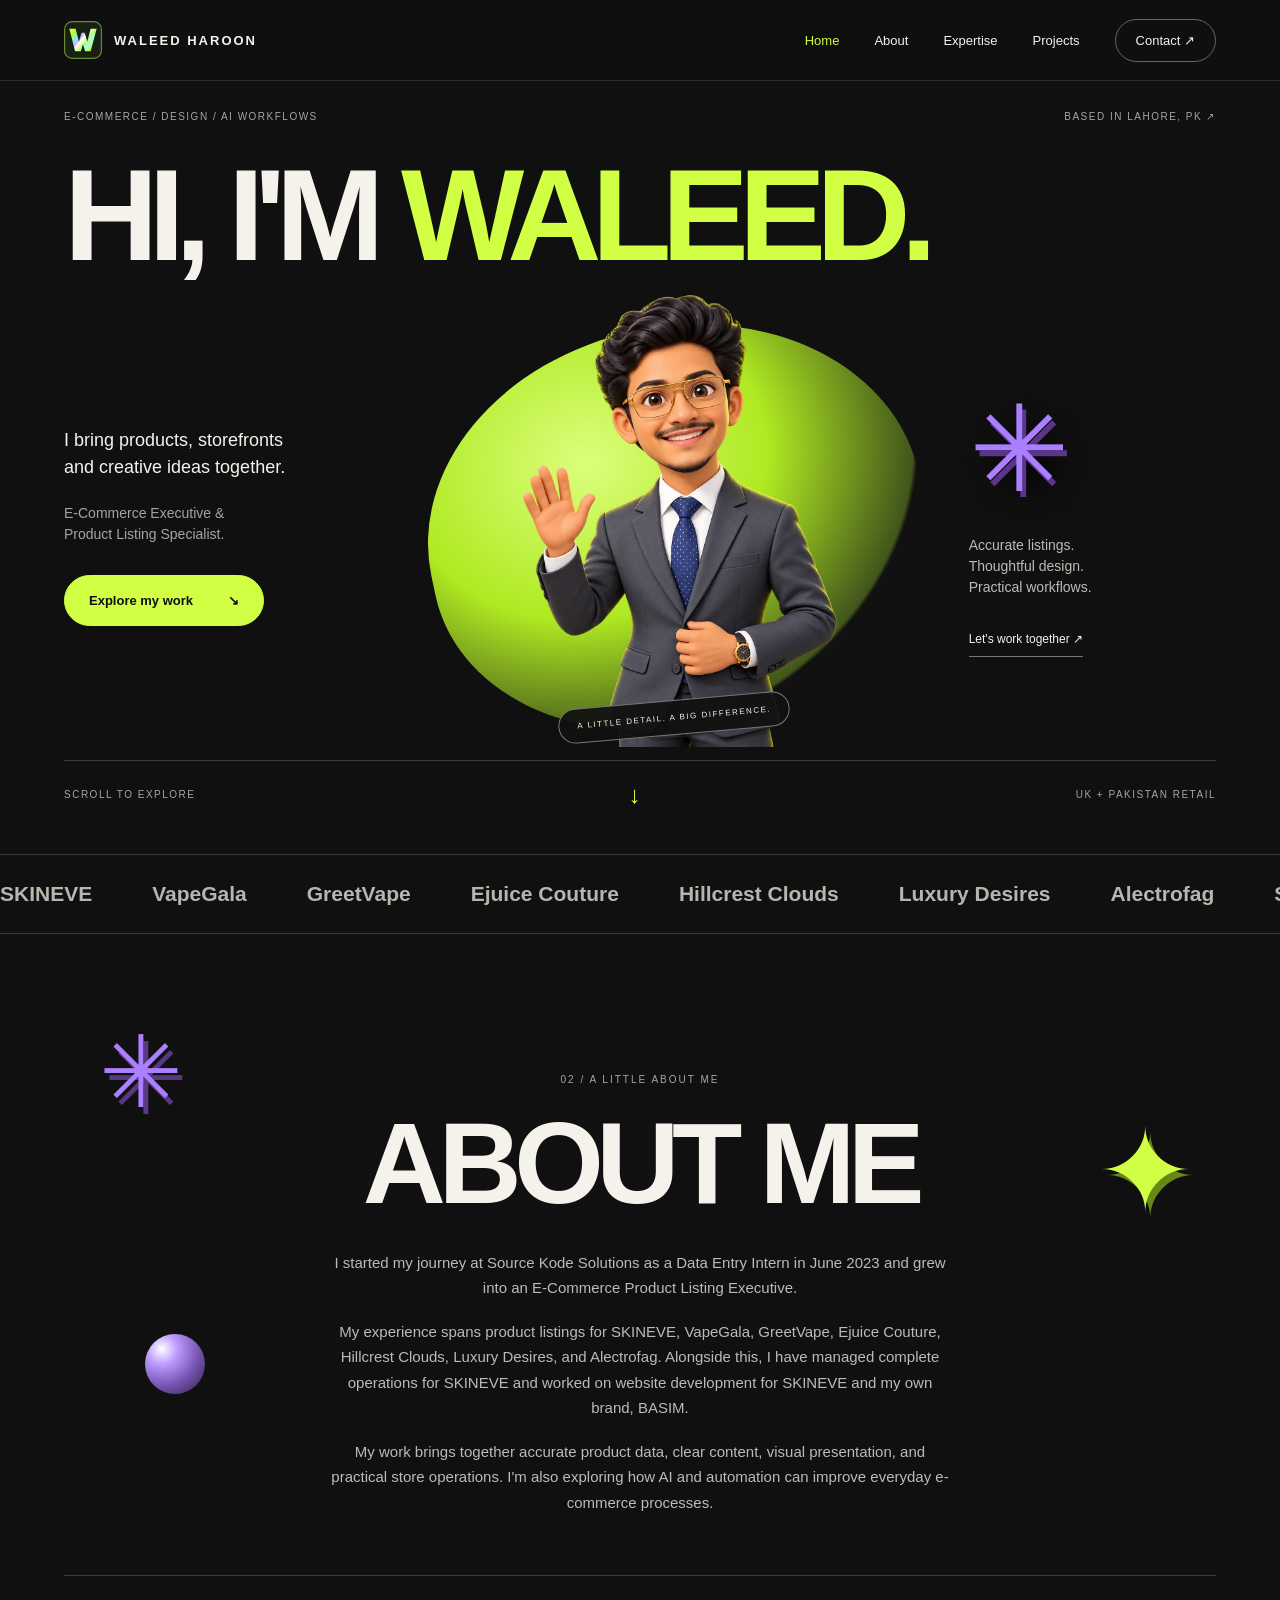
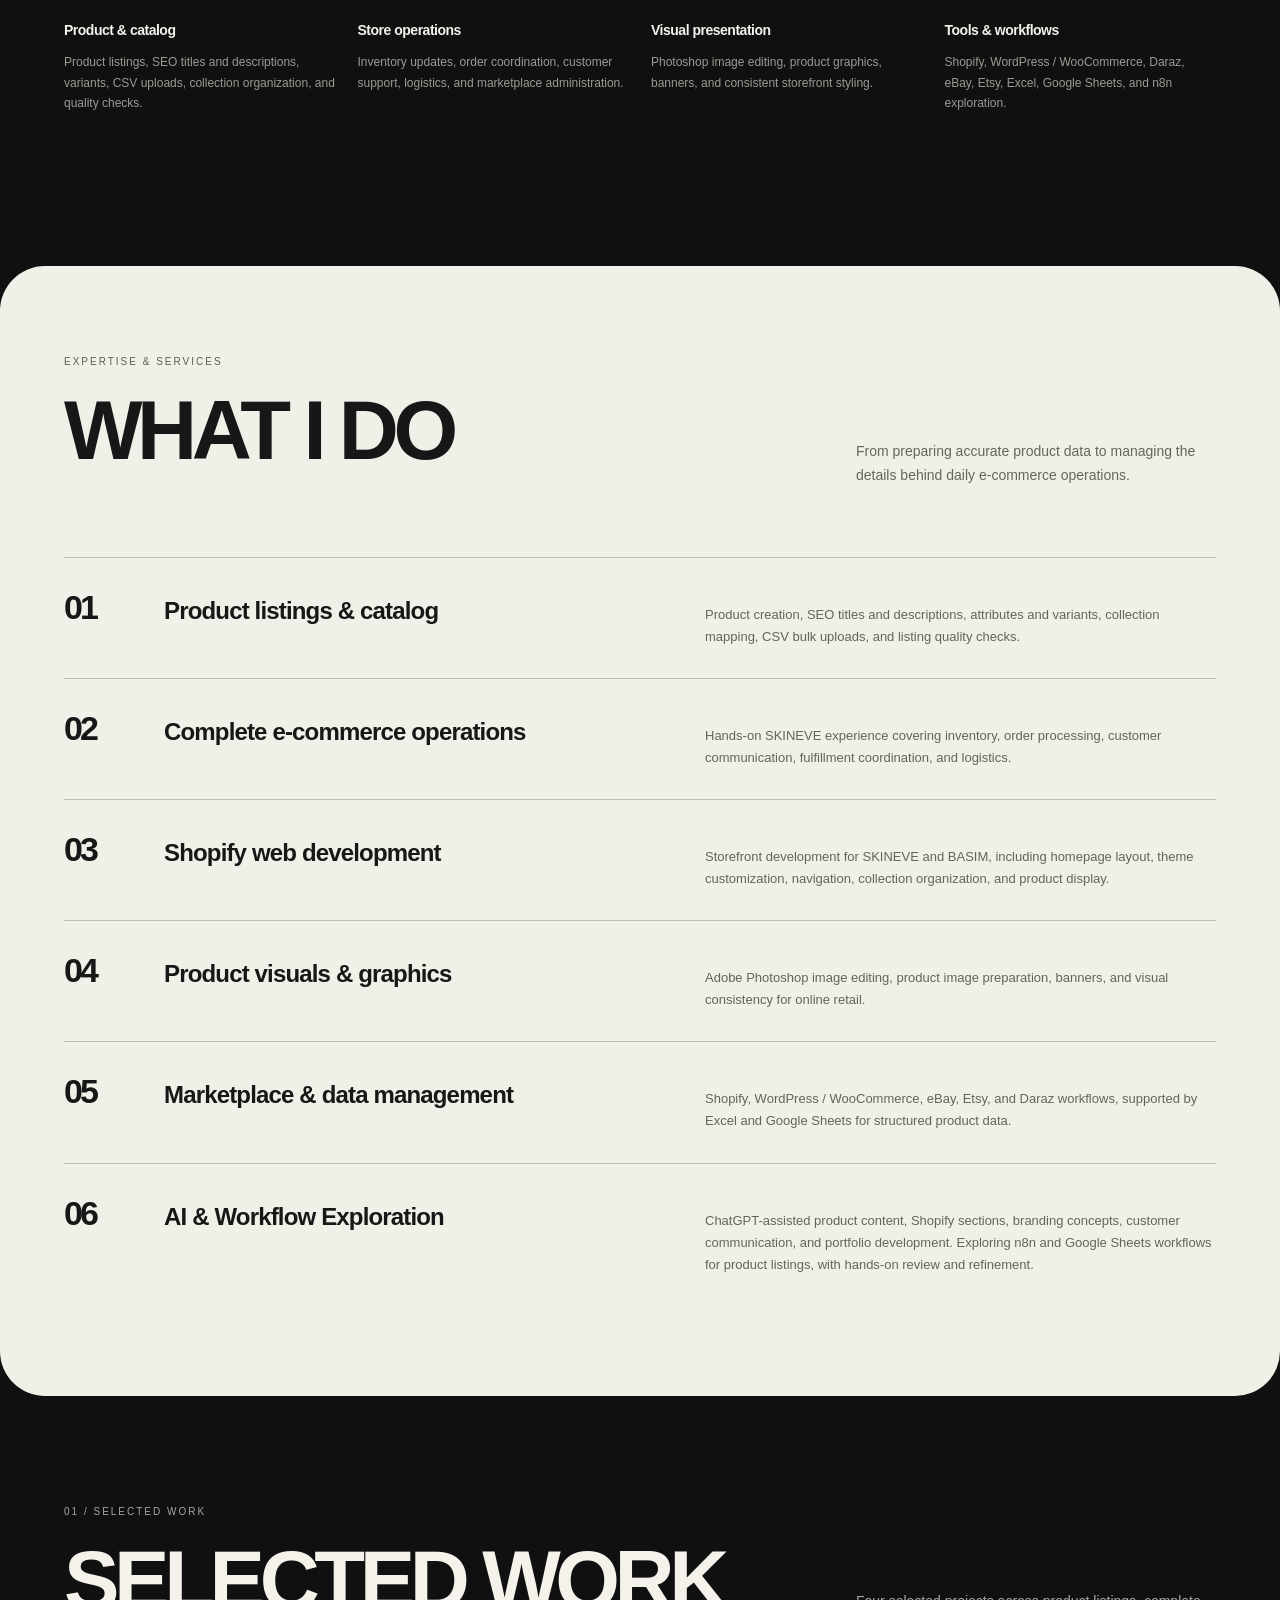
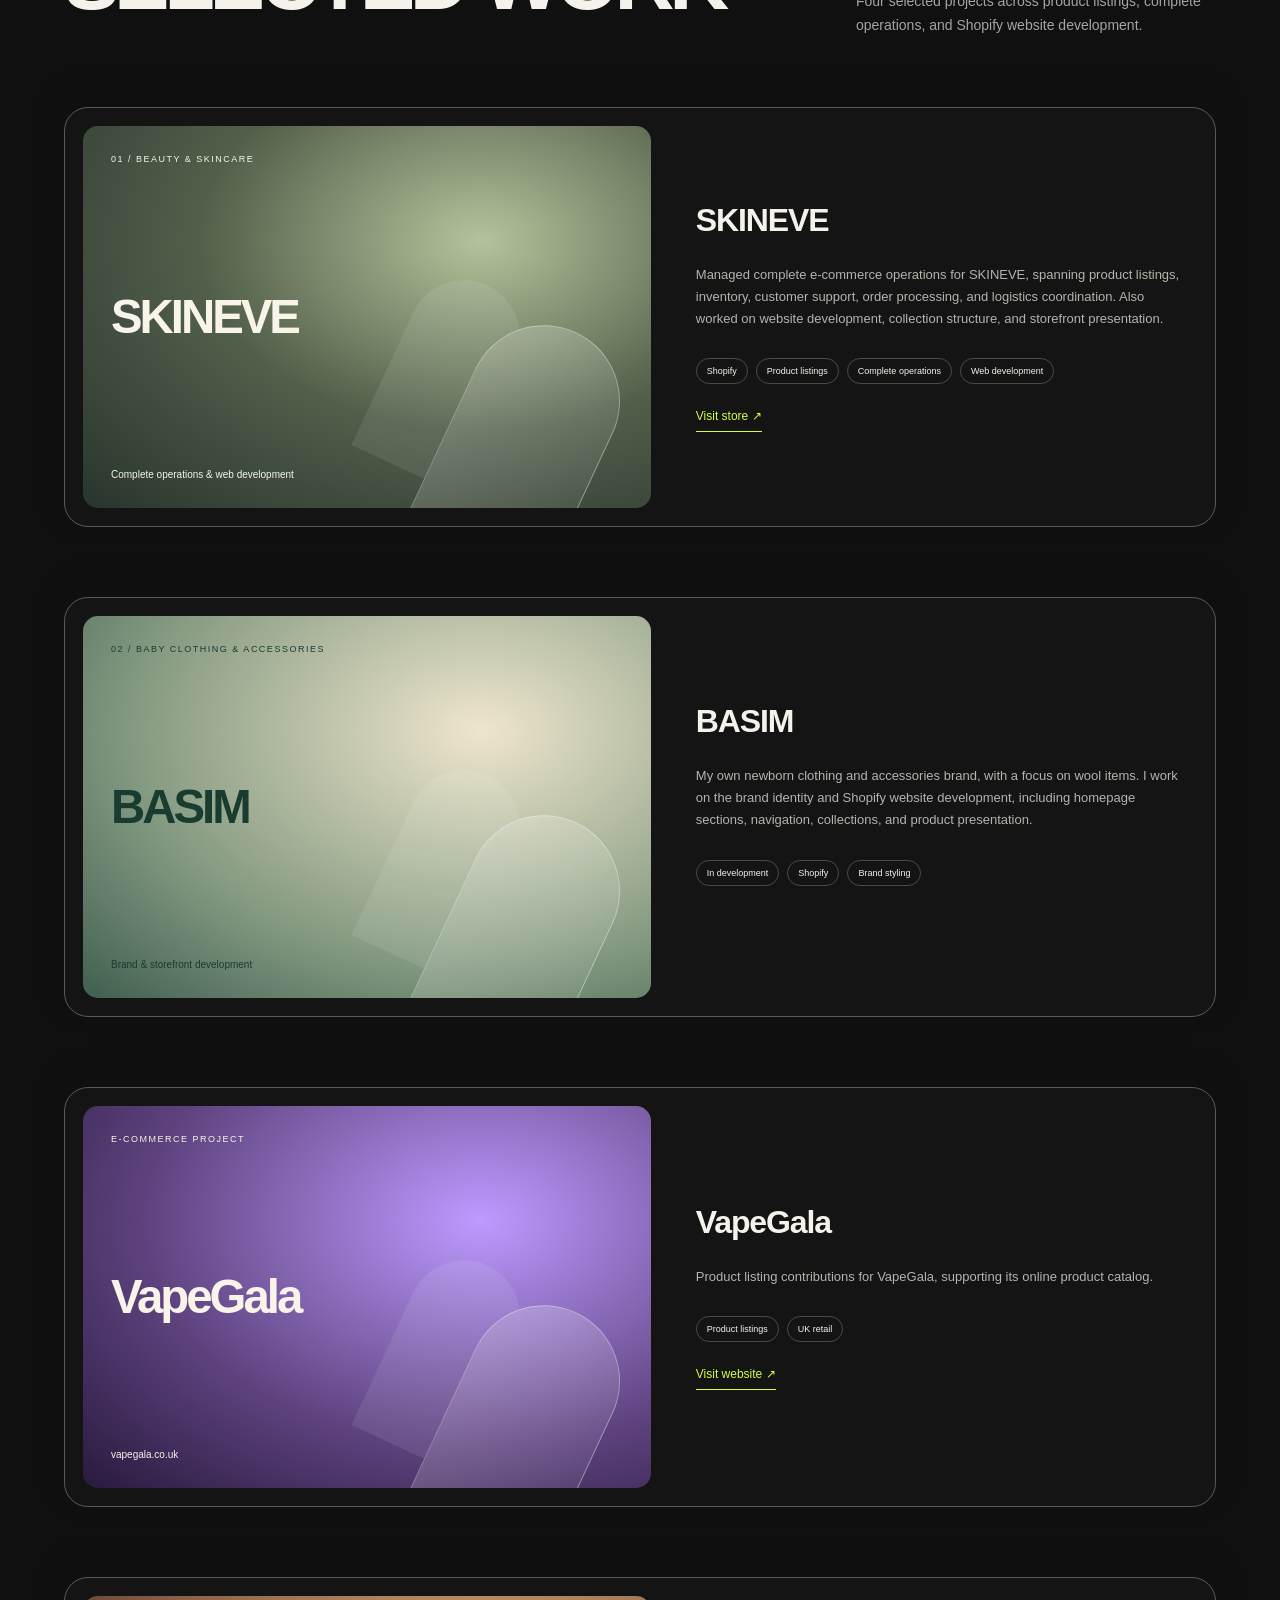
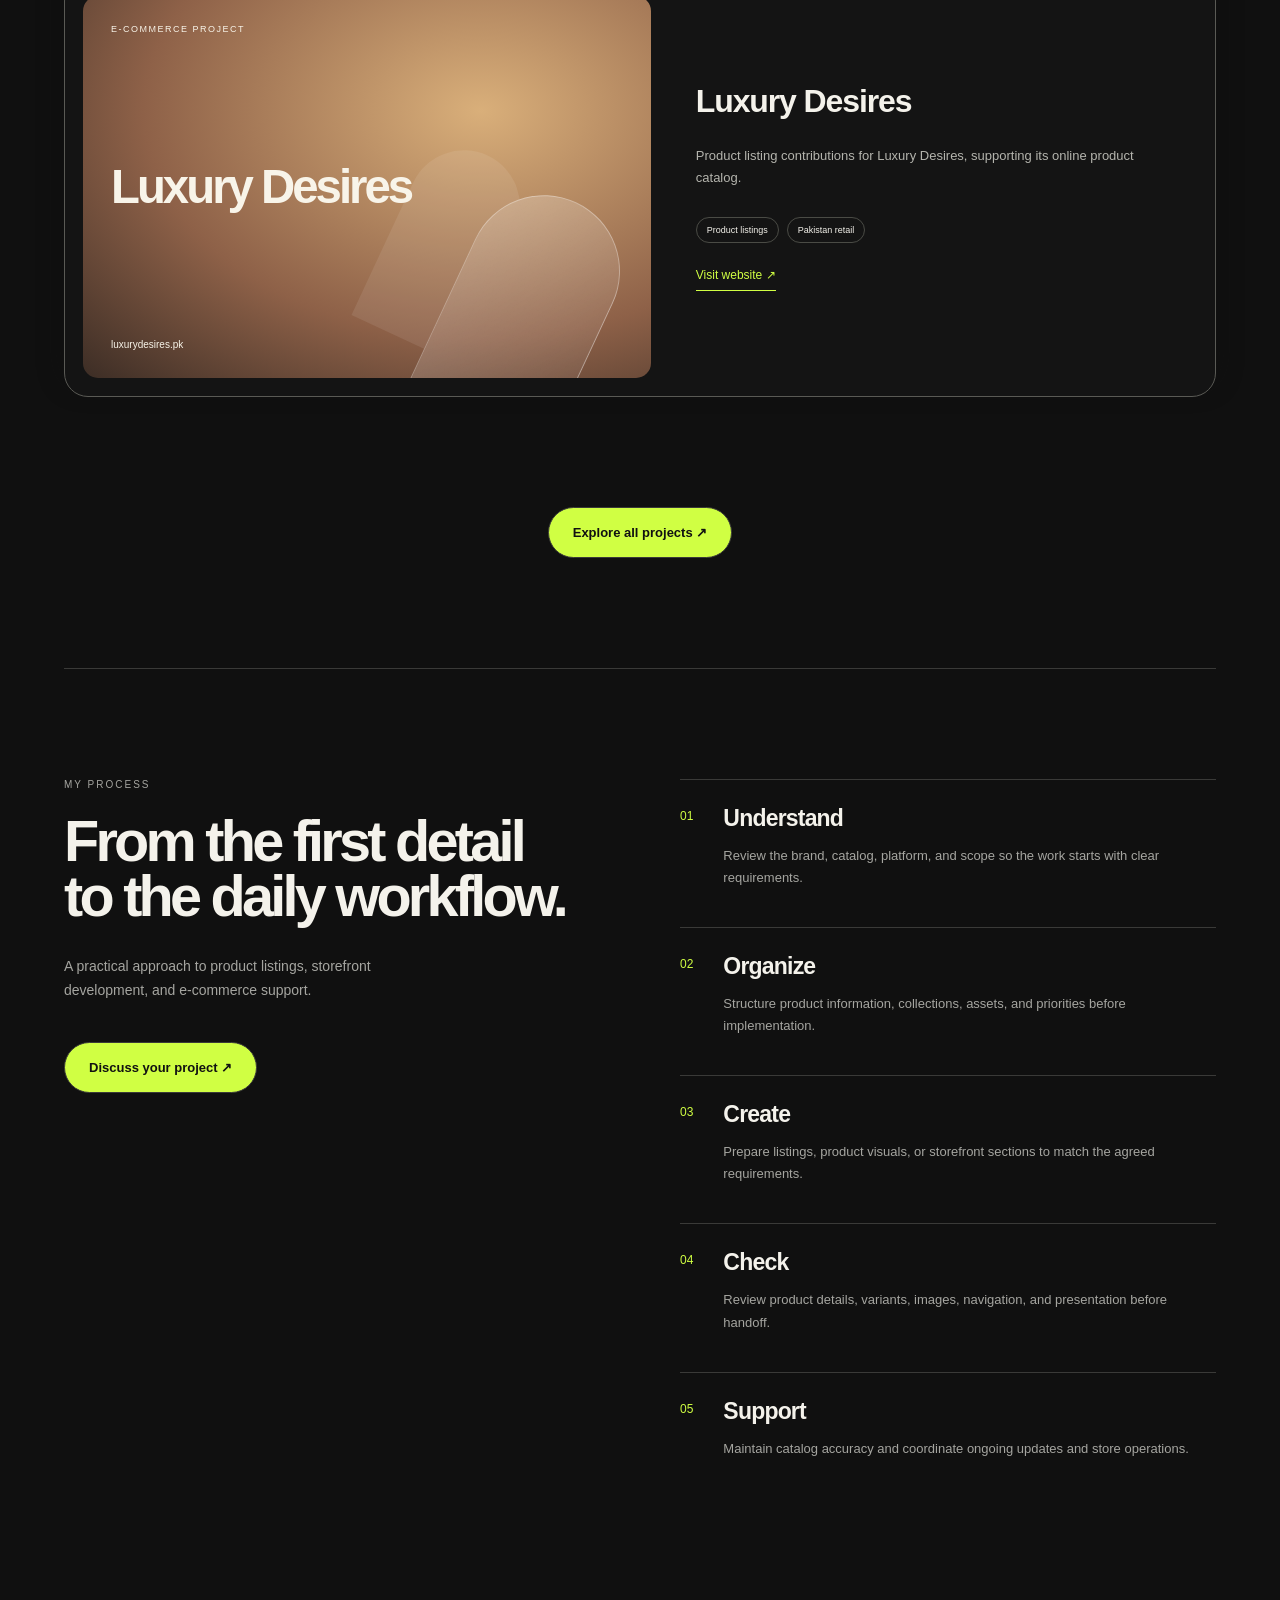
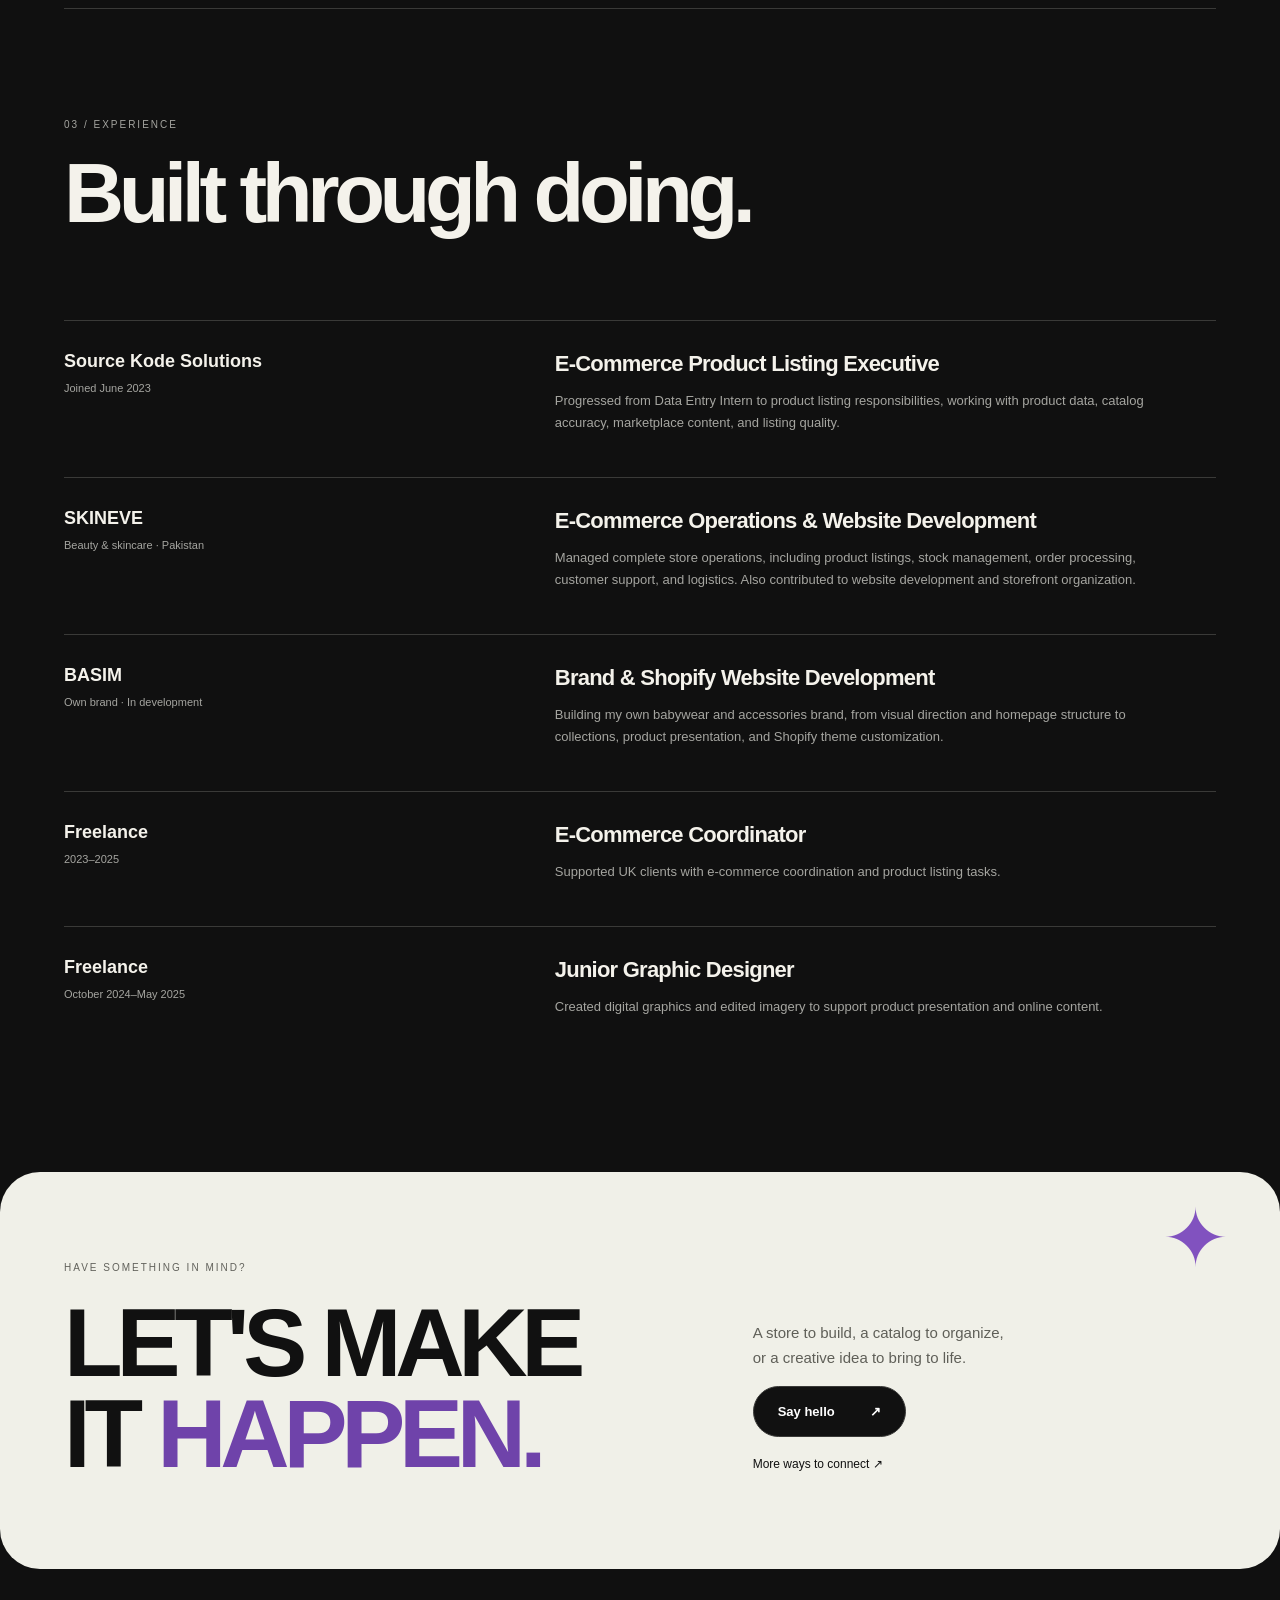
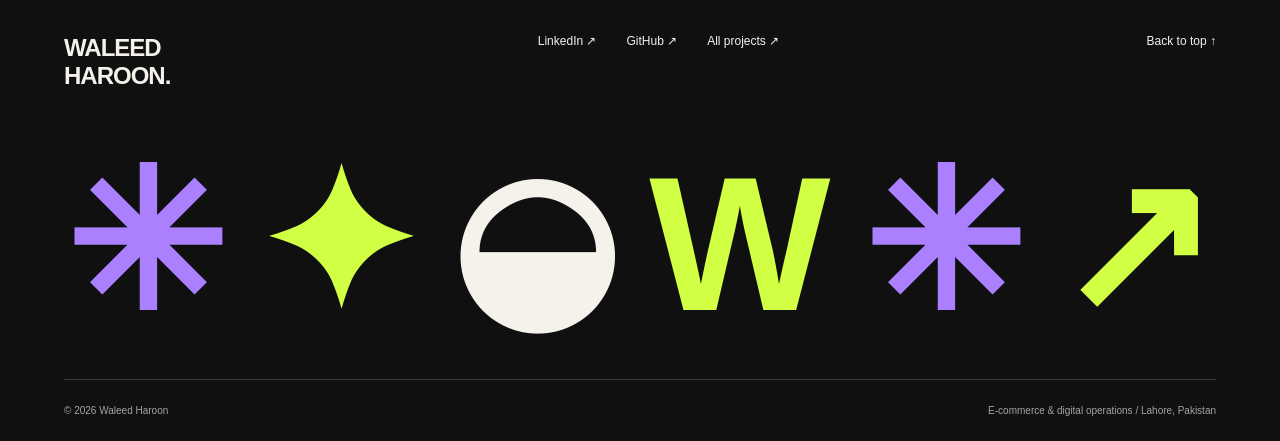
==== commit 51644359: "Add cartoon avatar and use it in the portfolio hero" ====
--- a/index.html
+++ b/index.html
@@ -3,7 +3,7 @@
 <meta name="theme-color" content="#101010"><meta name="description" content="Waleed Haroon — E-commerce specialist, creative designer and AI workflow explorer in Lahore, Pakistan. Explore selected work, services and experience.">
 <title>Waleed Haroon | E-commerce & Creative Thinking</title><link rel="icon" href="./favicon.svg"><link rel="stylesheet" href="./studio.css?v=2"></head>
 <body><a class="skip" href="#main">Skip to content</a><header><nav class="wrap" aria-label="Main navigation"><a class="brand" href="./index.html" aria-label="Waleed Haroon home"><img src="./favicon.svg" width="38" height="38" alt="">WALEED HAROON</a><div class="nav-links"><a href="./index.html" aria-current="page">Home</a><a href="./index.html#about">About</a><a href="./index.html#expertise">Expertise</a><a href="./projects.html">Projects</a><a href="./contact.html">Contact ↗</a></div></nav></header>
-<main id="main"><section class="hero wrap"><div class="hero-top"><span>E-COMMERCE / DESIGN / AI WORKFLOWS</span><span>BASED IN LAHORE, PK ↗</span></div><h1>HI, I'M <span>WALEED.</span></h1><div class="hero-stage"><div class="hero-copy"><p>I bring products, storefronts<br>and creative ideas together.</p><p class="muted">E-Commerce Executive &<br>Product Listing Specialist.</p><a class="button lime" href="#work">Explore my work <span>↘</span></a></div><div class="portrait"><img class="portrait-photo" src="[data-uri]" alt="Waleed Haroon wearing a grey suit" width="715" height="960" fetchpriority="high"><span class="portrait-label">A LITTLE DETAIL. A BIG DIFFERENCE.</span></div><div class="hero-side"><span class="shape hero-star" aria-hidden="true">✳</span><p>Accurate listings.<br>Thoughtful design.<br>Practical workflows.</p><a class="text-link" href="./contact.html">Let's work together ↗</a></div></div><div class="hero-bottom"><span>SCROLL TO EXPLORE</span><span>↓</span><span>UK + PAKISTAN RETAIL</span></div></section><div class="brand-marquee" aria-label="Stores I have worked on"><div class="brand-track"><div class="brand-group"><span>SKINEVE</span><span>VapeGala</span><span>GreetVape</span><span>Ejuice Couture</span><span>Hillcrest Clouds</span><span>Luxury Desires</span><span>Alectrofag</span></div><div class="brand-group" aria-hidden="true"><span>SKINEVE</span><span>VapeGala</span><span>GreetVape</span><span>Ejuice Couture</span><span>Hillcrest Clouds</span><span>Luxury Desires</span><span>Alectrofag</span></div></div></div><div class="wrap"><section id="about" class="section about"><div><div class="label">02 / A little about me</div><h2>ABOUT ME</h2></div><div><div class="about-copy"><p>I started my journey at Source Kode Solutions as a Data Entry Intern in June 2023 and grew into an E-Commerce Product Listing Executive.</p><p>My experience spans product listings for SKINEVE, VapeGala, GreetVape, Ejuice Couture, Hillcrest Clouds, Luxury Desires, and Alectrofag. Alongside this, I have managed complete operations for SKINEVE and worked on website development for SKINEVE and my own brand, BASIM.</p><p>My work brings together accurate product data, clear content, visual presentation, and practical store operations. I'm also exploring how AI and automation can improve everyday e-commerce processes.</p></div><div class="skills"><div><h3>Product & catalog</h3><p>Product listings, SEO titles and descriptions, variants, CSV uploads, collection organization, and quality checks.</p></div><div><h3>Store operations</h3><p>Inventory updates, order coordination, customer support, logistics, and marketplace administration.</p></div><div><h3>Visual presentation</h3><p>Photoshop image editing, product graphics, banners, and consistent storefront styling.</p></div><div><h3>Tools & workflows</h3><p>Shopify, WordPress / WooCommerce, Daraz, eBay, Etsy, Excel, Google Sheets, and n8n exploration.</p></div></div></div><span class="shape flower" aria-hidden="true">✳</span><span class="shape star" aria-hidden="true">✦</span><span class="shape orb" aria-hidden="true"></span></section></div><section id="expertise" class="section expertise-section"><div class="section-head"><div><div class="label">Expertise & services</div><h2>WHAT I DO</h2></div><p>From preparing accurate product data to managing the details behind daily e-commerce operations.</p></div><div class="expertise-grid">
+<main id="main"><section class="hero wrap"><div class="hero-top"><span>E-COMMERCE / DESIGN / AI WORKFLOWS</span><span>BASED IN LAHORE, PK ↗</span></div><h1>HI, I'M <span>WALEED.</span></h1><div class="hero-stage"><div class="hero-copy"><p>I bring products, storefronts<br>and creative ideas together.</p><p class="muted">E-Commerce Executive &<br>Product Listing Specialist.</p><a class="button lime" href="#work">Explore my work <span>↘</span></a></div><div class="portrait"><img class="portrait-photo" src="./assets/waleed-cartoon-avatar.webp" alt="Cartoon avatar of Waleed Haroon in a grey suit, smiling and waving" width="1083" height="1452" fetchpriority="high"><span class="portrait-label">A LITTLE DETAIL. A BIG DIFFERENCE.</span></div><div class="hero-side"><span class="shape hero-star" aria-hidden="true">✳</span><p>Accurate listings.<br>Thoughtful design.<br>Practical workflows.</p><a class="text-link" href="./contact.html">Let's work together ↗</a></div></div><div class="hero-bottom"><span>SCROLL TO EXPLORE</span><span>↓</span><span>UK + PAKISTAN RETAIL</span></div></section><div class="brand-marquee" aria-label="Stores I have worked on"><div class="brand-track"><div class="brand-group"><span>SKINEVE</span><span>VapeGala</span><span>GreetVape</span><span>Ejuice Couture</span><span>Hillcrest Clouds</span><span>Luxury Desires</span><span>Alectrofag</span></div><div class="brand-group" aria-hidden="true"><span>SKINEVE</span><span>VapeGala</span><span>GreetVape</span><span>Ejuice Couture</span><span>Hillcrest Clouds</span><span>Luxury Desires</span><span>Alectrofag</span></div></div></div><div class="wrap"><section id="about" class="section about"><div><div class="label">02 / A little about me</div><h2>ABOUT ME</h2></div><div><div class="about-copy"><p>I started my journey at Source Kode Solutions as a Data Entry Intern in June 2023 and grew into an E-Commerce Product Listing Executive.</p><p>My experience spans product listings for SKINEVE, VapeGala, GreetVape, Ejuice Couture, Hillcrest Clouds, Luxury Desires, and Alectrofag. Alongside this, I have managed complete operations for SKINEVE and worked on website development for SKINEVE and my own brand, BASIM.</p><p>My work brings together accurate product data, clear content, visual presentation, and practical store operations. I'm also exploring how AI and automation can improve everyday e-commerce processes.</p></div><div class="skills"><div><h3>Product & catalog</h3><p>Product listings, SEO titles and descriptions, variants, CSV uploads, collection organization, and quality checks.</p></div><div><h3>Store operations</h3><p>Inventory updates, order coordination, customer support, logistics, and marketplace administration.</p></div><div><h3>Visual presentation</h3><p>Photoshop image editing, product graphics, banners, and consistent storefront styling.</p></div><div><h3>Tools & workflows</h3><p>Shopify, WordPress / WooCommerce, Daraz, eBay, Etsy, Excel, Google Sheets, and n8n exploration.</p></div></div></div><span class="shape flower" aria-hidden="true">✳</span><span class="shape star" aria-hidden="true">✦</span><span class="shape orb" aria-hidden="true"></span></section></div><section id="expertise" class="section expertise-section"><div class="section-head"><div><div class="label">Expertise & services</div><h2>WHAT I DO</h2></div><p>From preparing accurate product data to managing the details behind daily e-commerce operations.</p></div><div class="expertise-grid">
 <article><span>01</span><h3>Product listings & catalog</h3><p>Product creation, SEO titles and descriptions, attributes and variants, collection mapping, CSV bulk uploads, and listing quality checks.</p></article>
 <article><span>02</span><h3>Complete e-commerce operations</h3><p>Hands-on SKINEVE experience covering inventory, order processing, customer communication, fulfillment coordination, and logistics.</p></article>
 <article><span>03</span><h3>Shopify web development</h3><p>Storefront development for SKINEVE and BASIM, including homepage layout, theme customization, navigation, collection organization, and product display.</p></article>
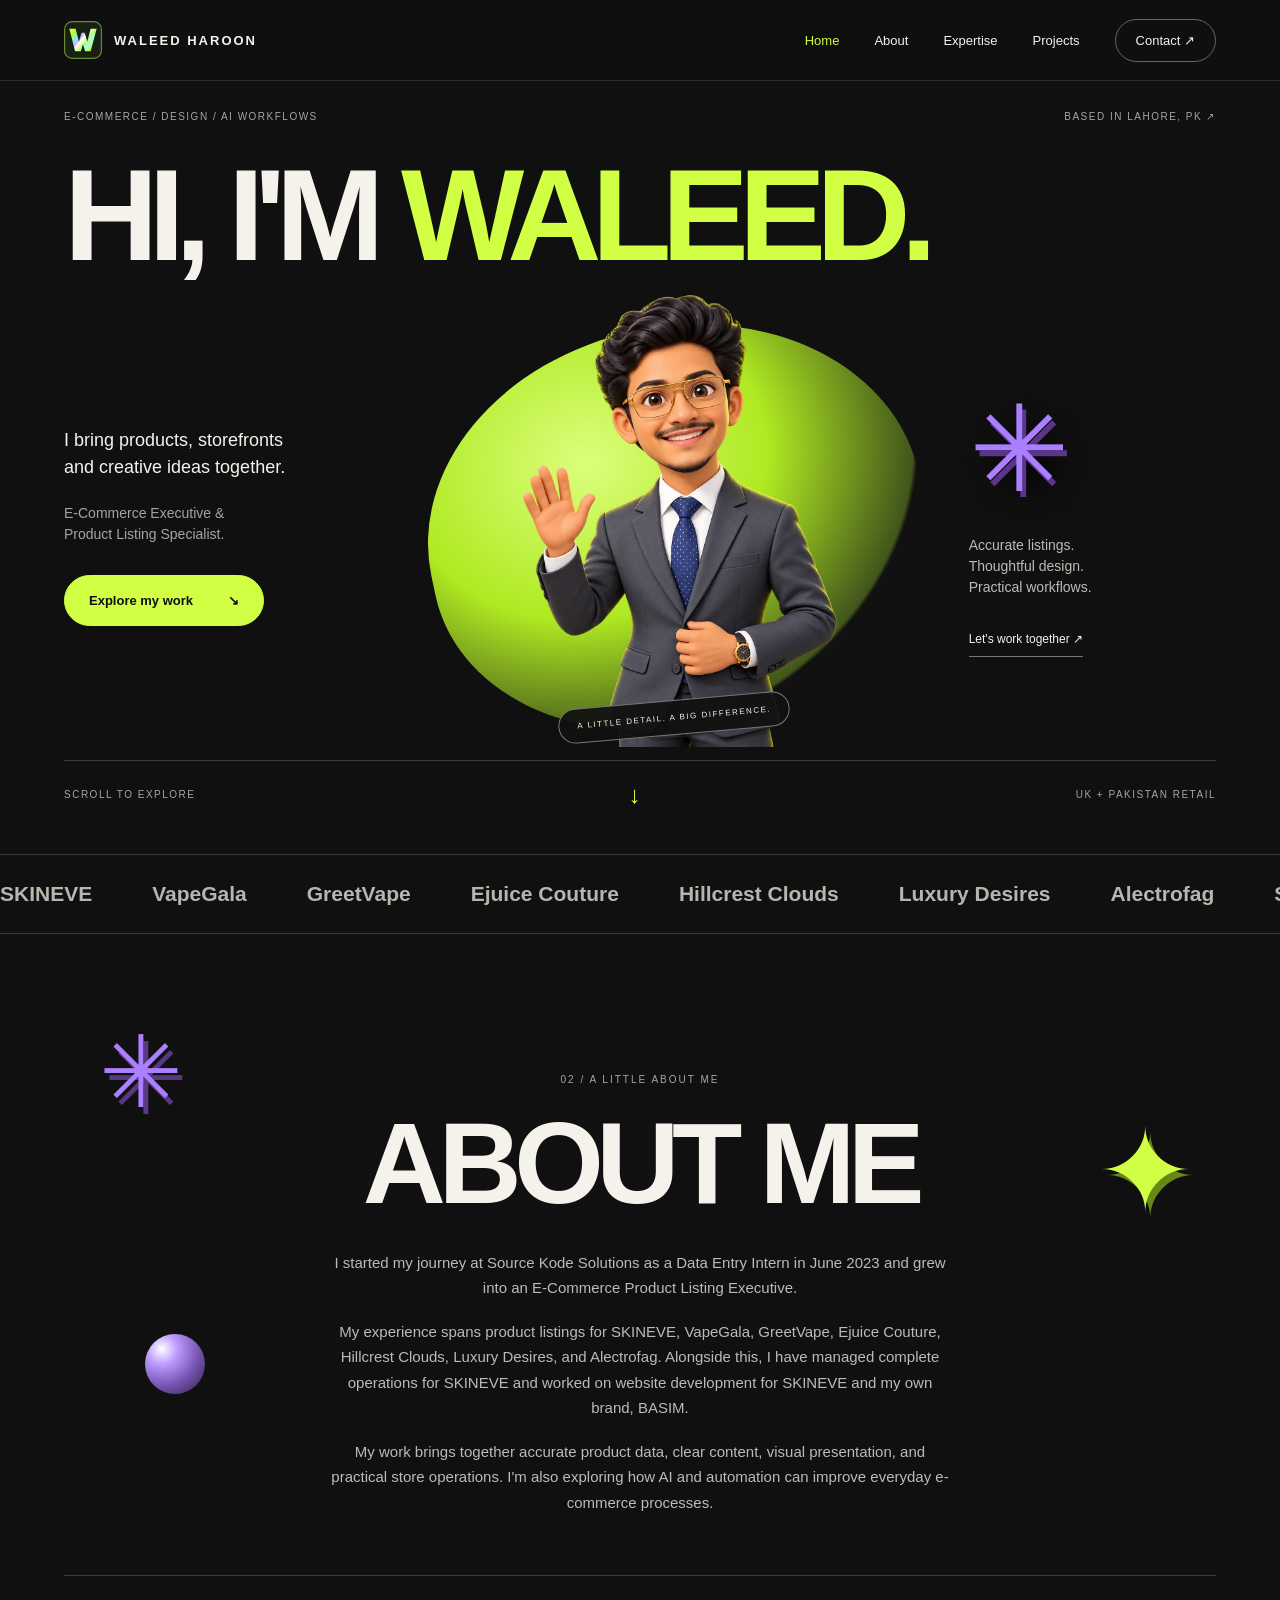
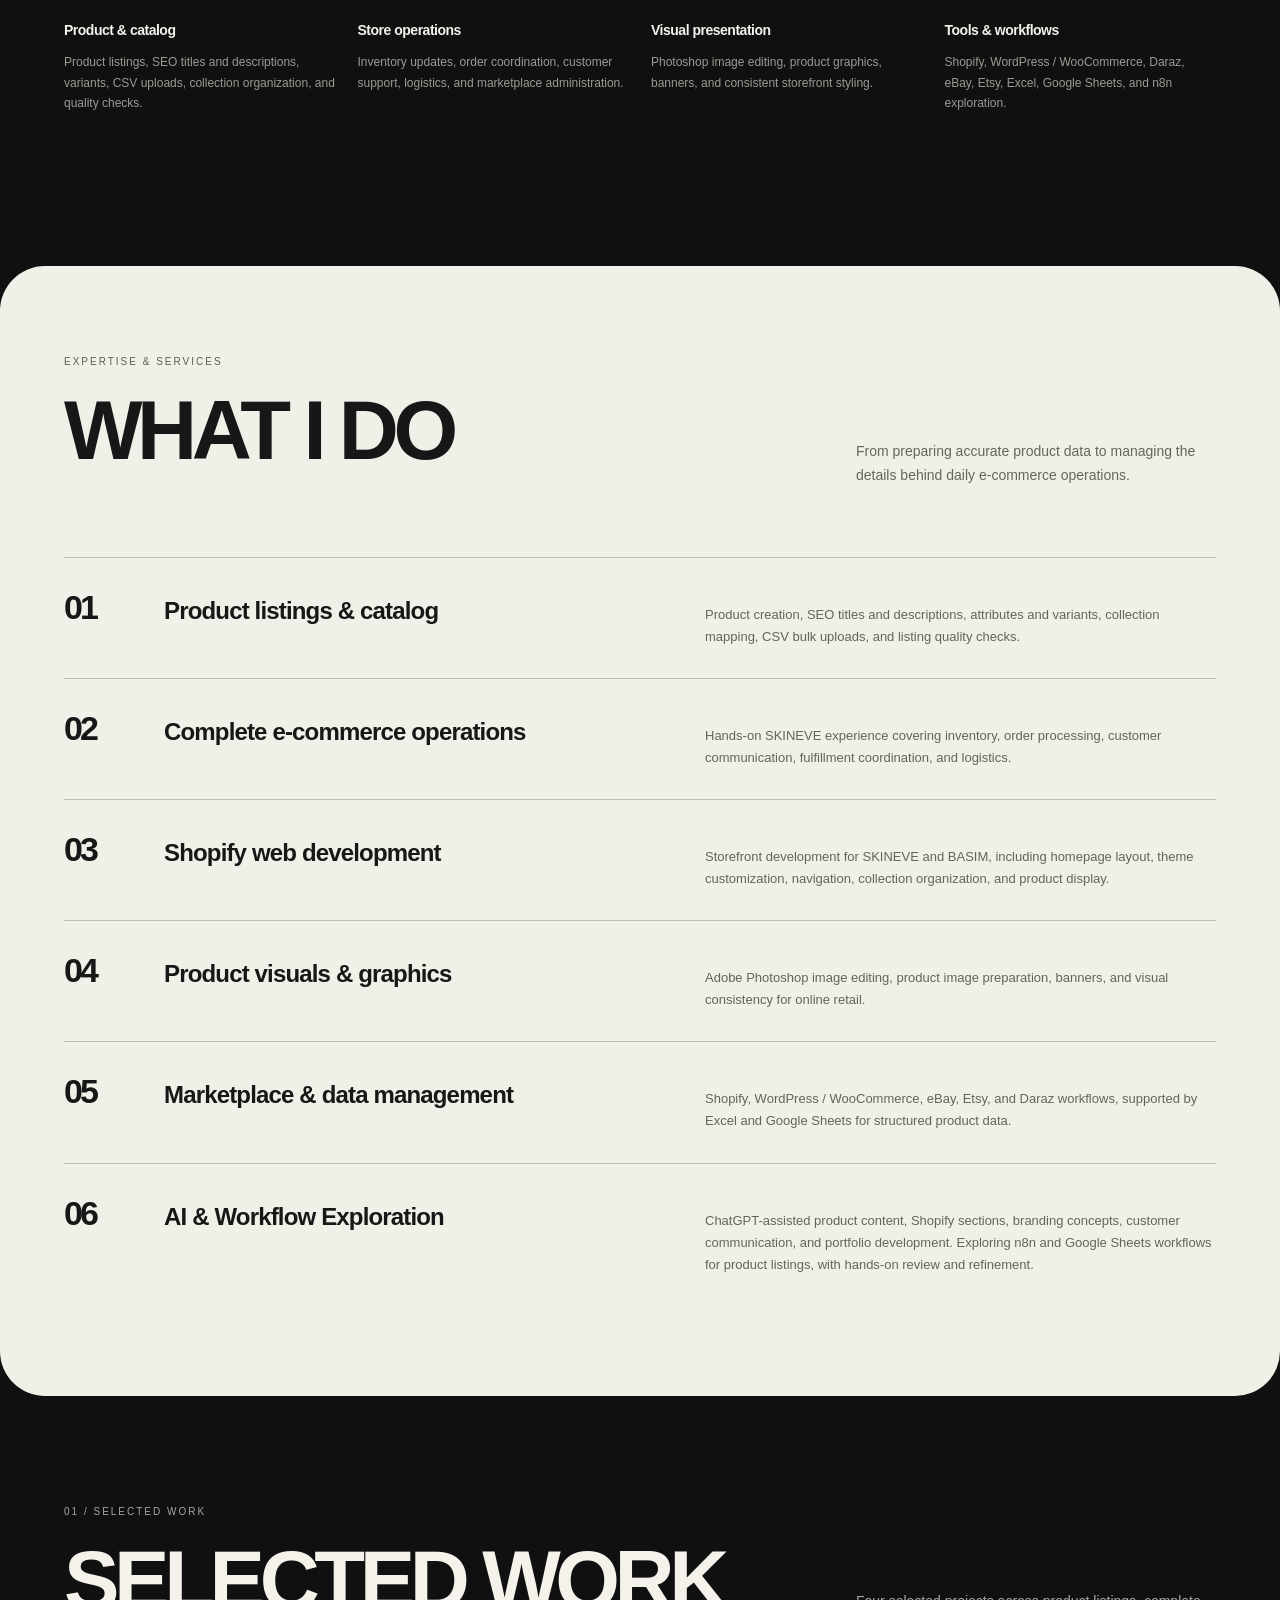
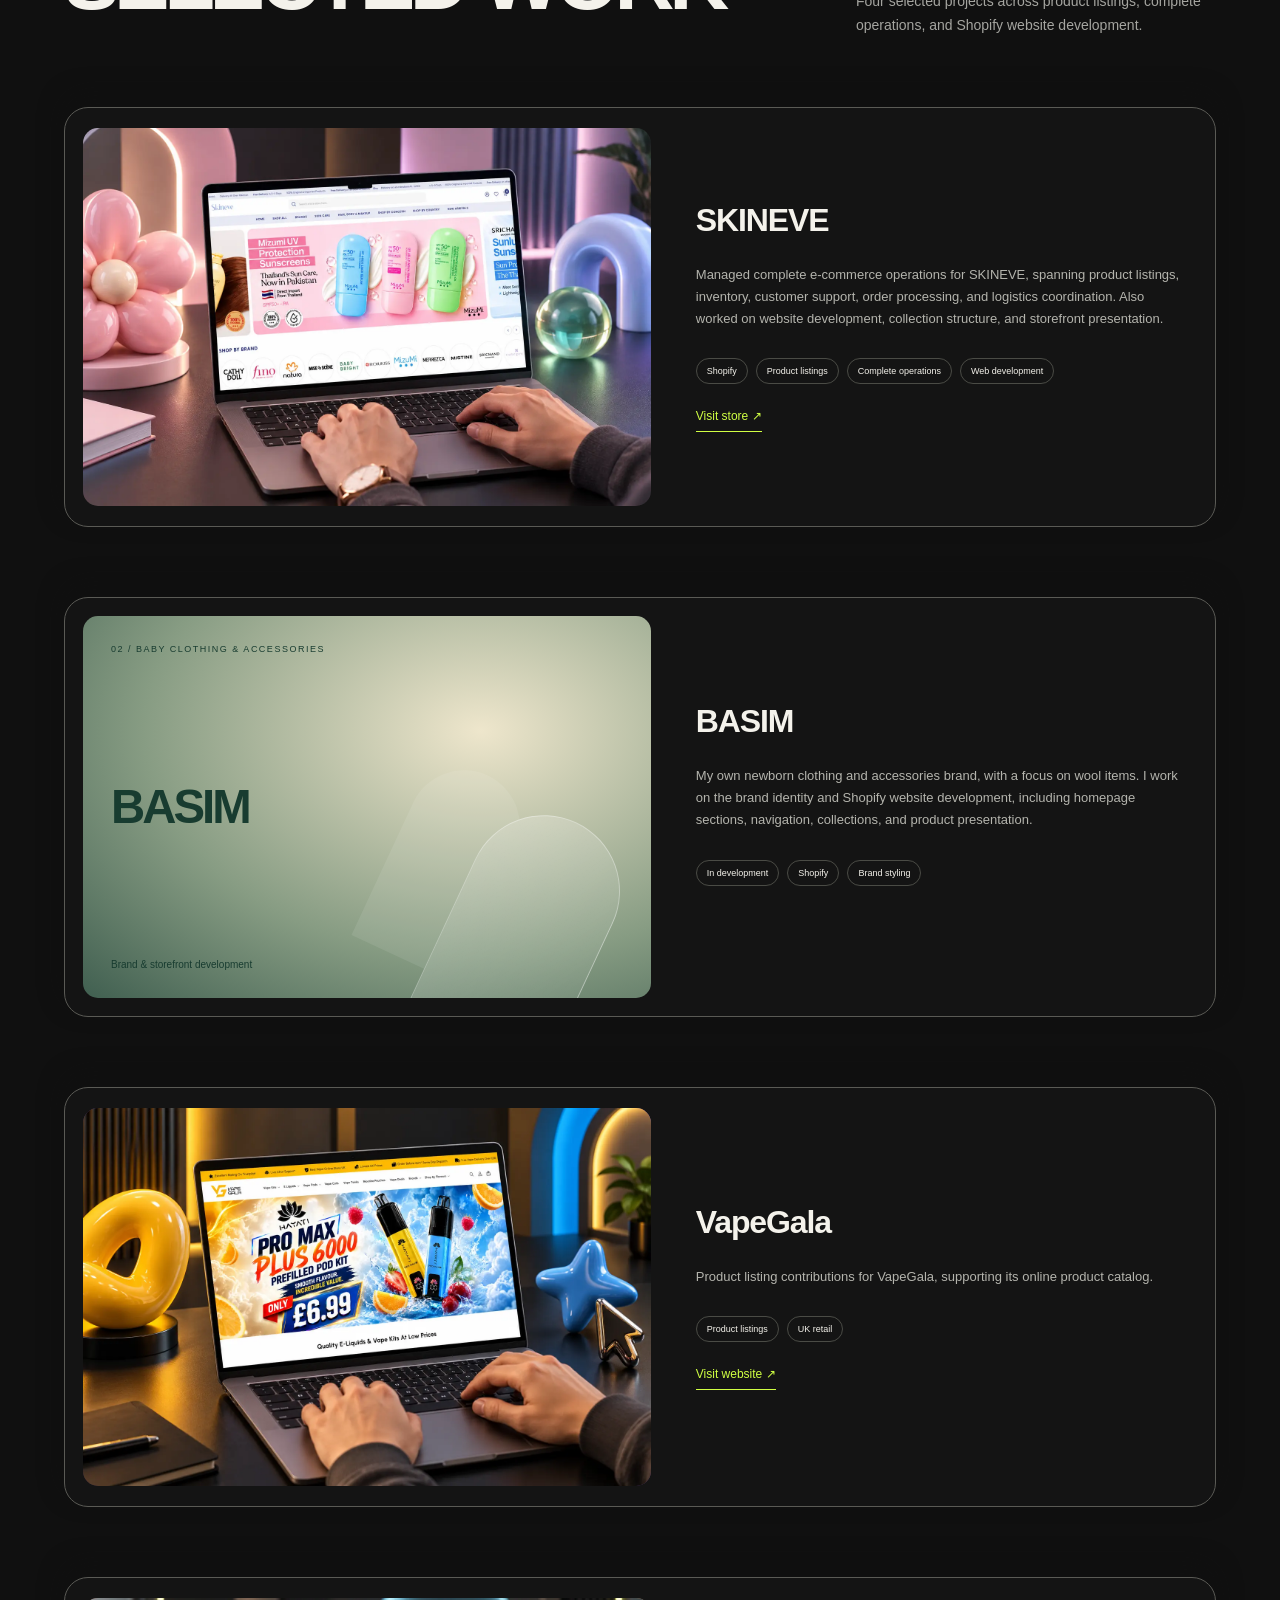
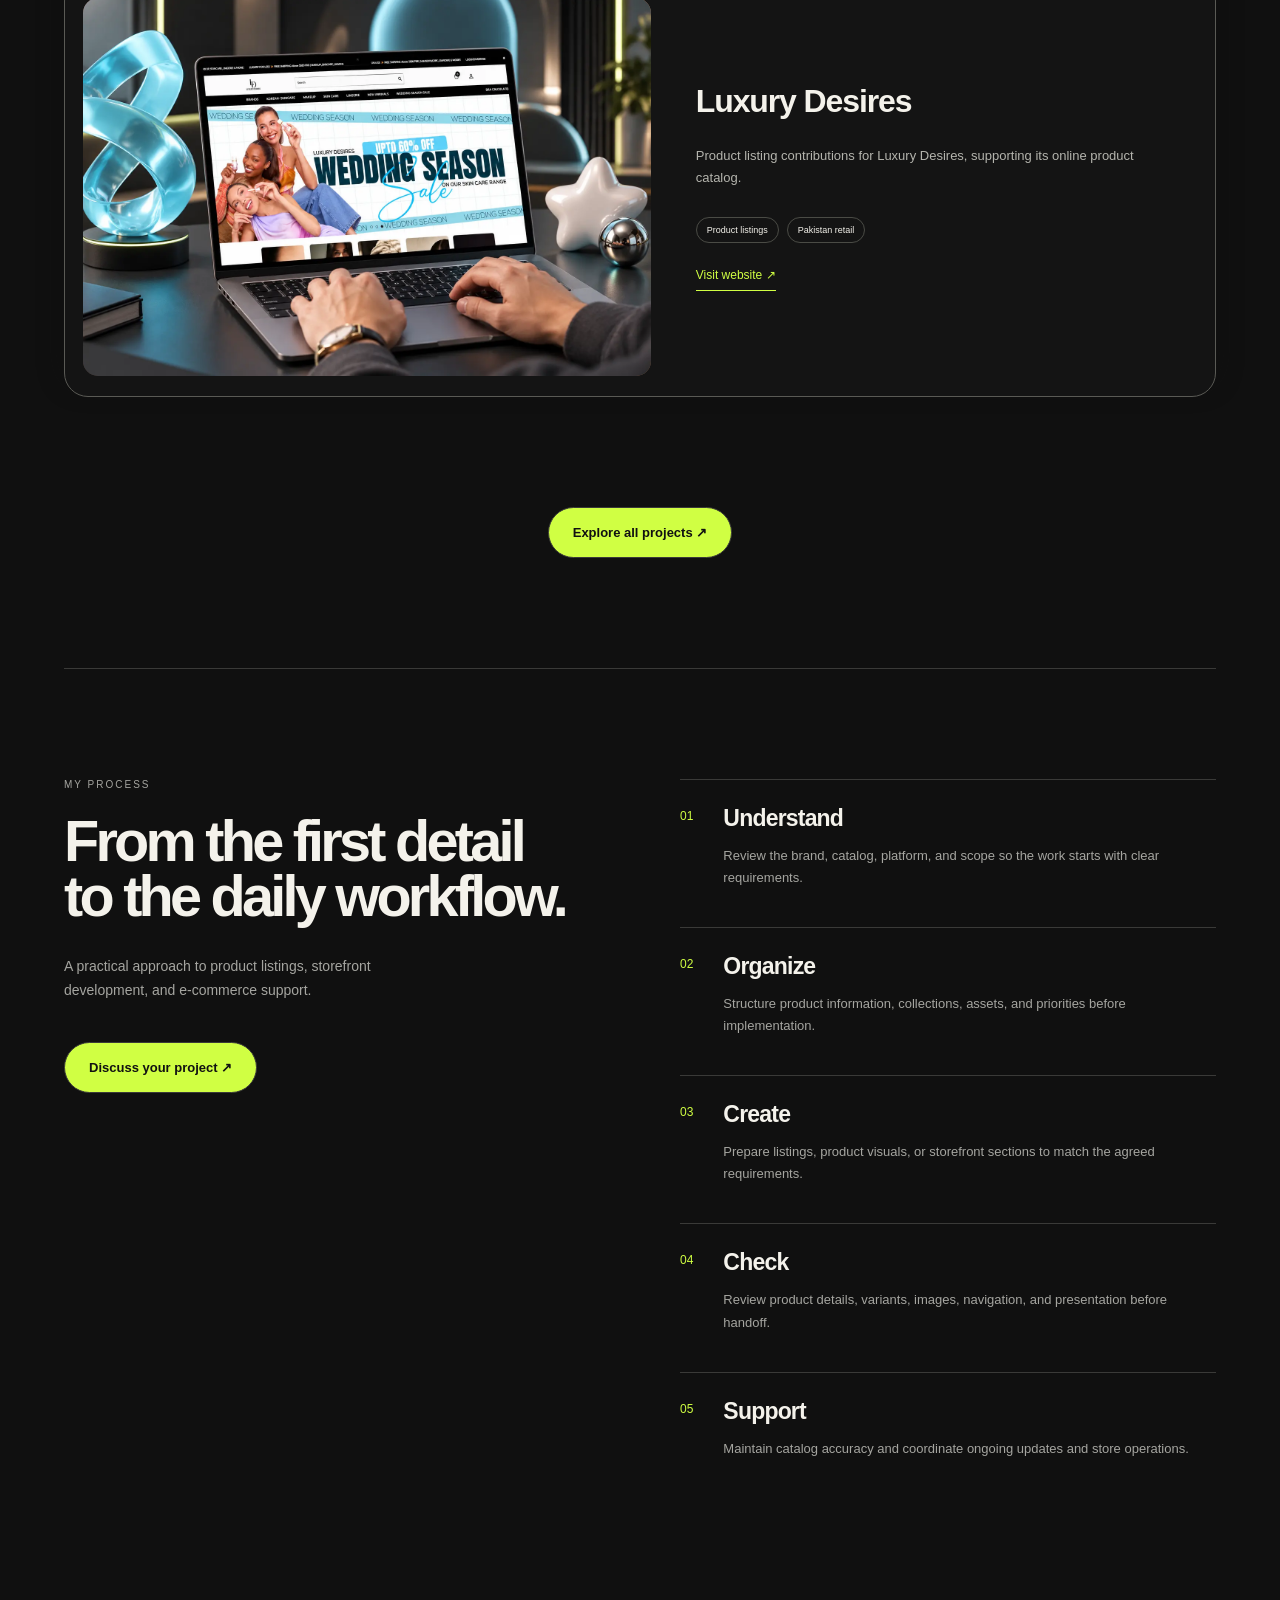
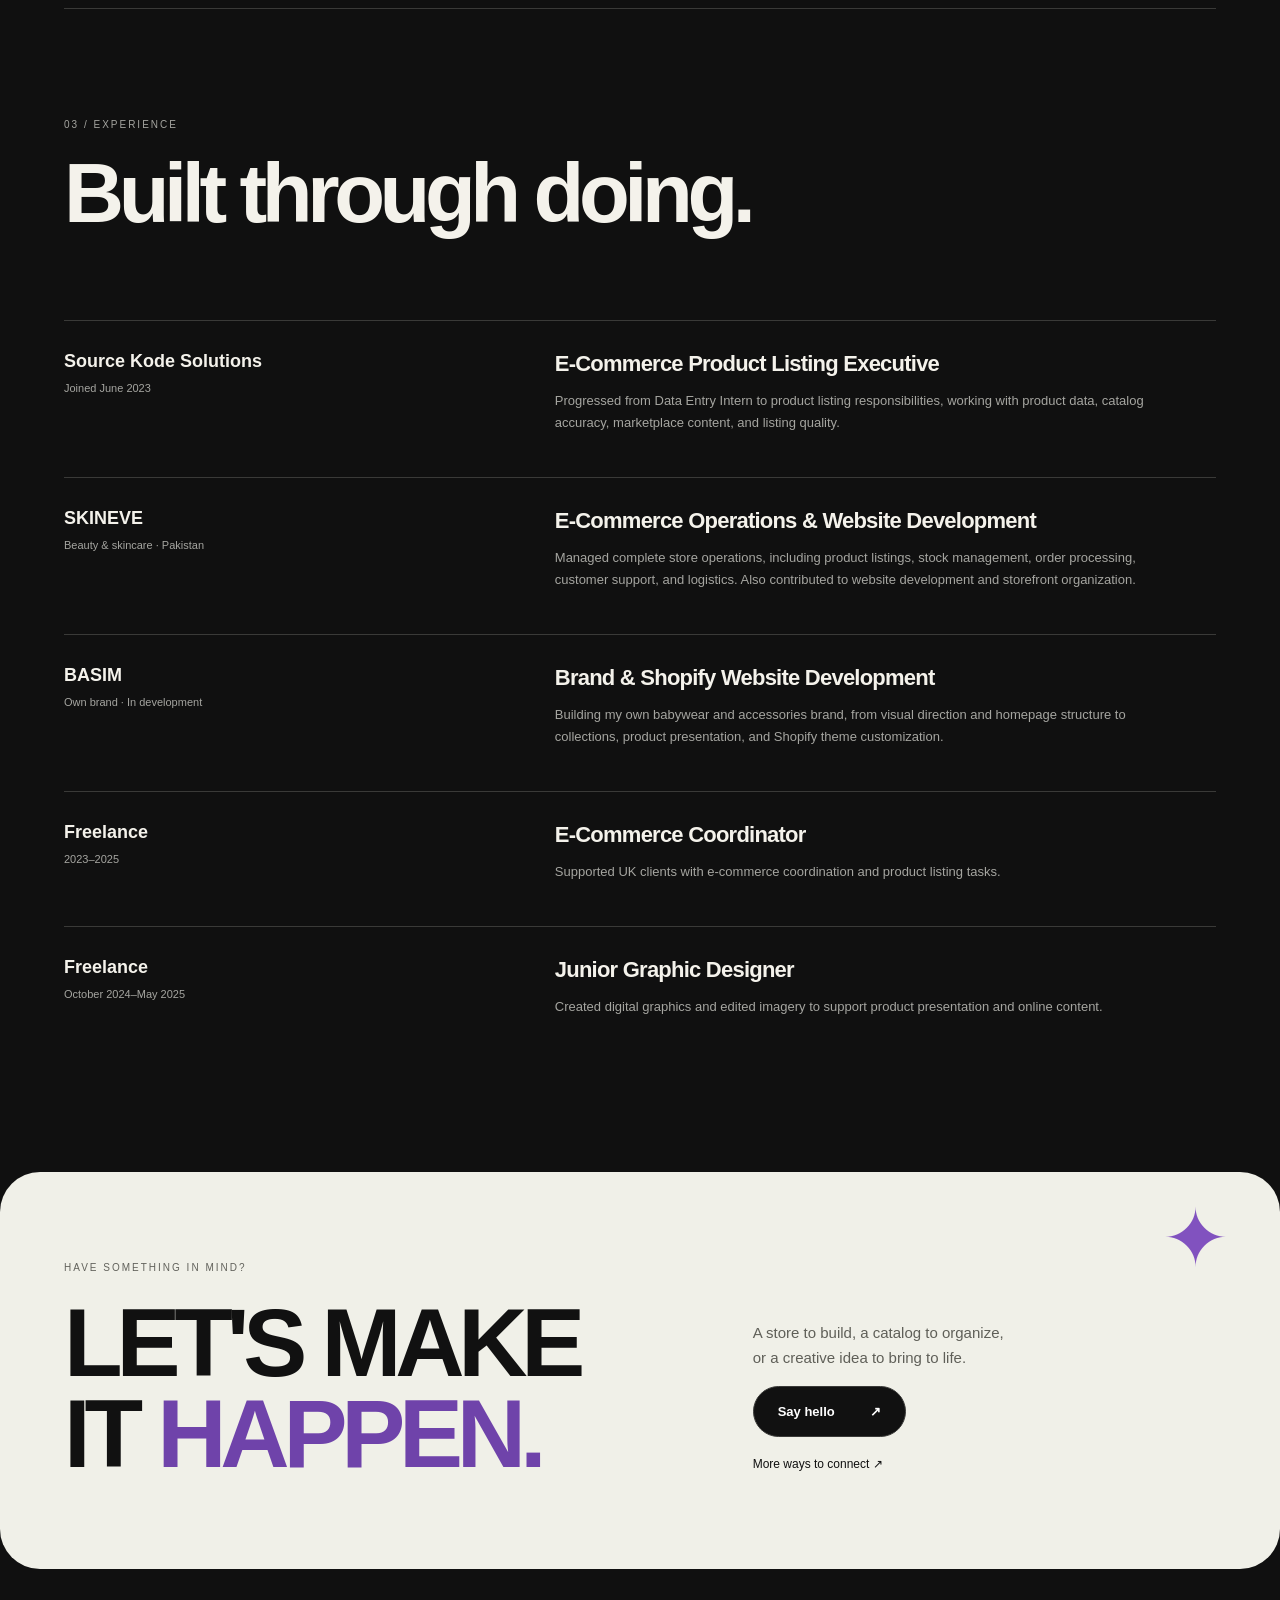
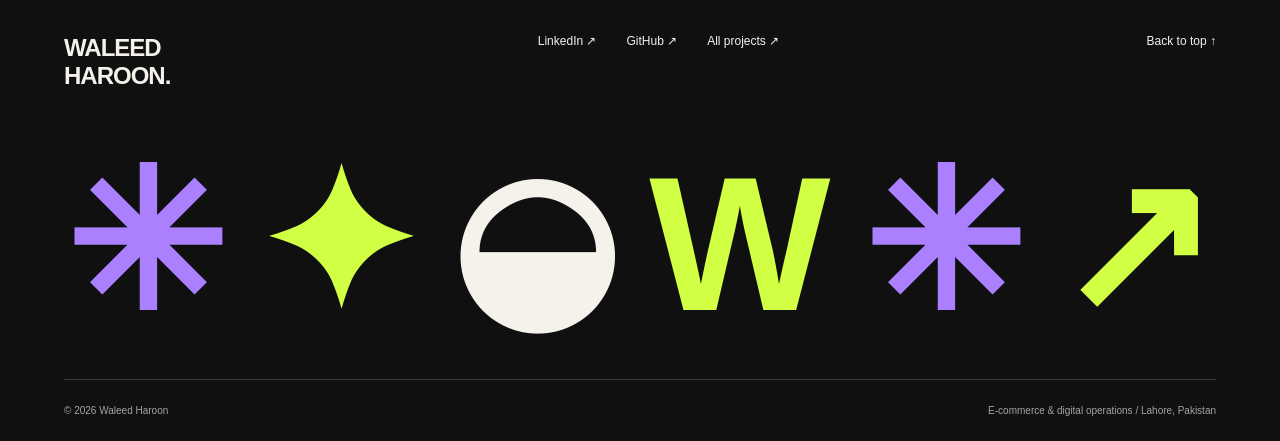
==== commit 843558ec: "Show matching laptop mockups on portfolio project cards" ====
--- a/index.html
+++ b/index.html
@@ -1,7 +1,7 @@
 <!doctype html>
 <html lang="en"><head><meta charset="utf-8"><meta name="viewport" content="width=device-width,initial-scale=1">
 <meta name="theme-color" content="#101010"><meta name="description" content="Waleed Haroon — E-commerce specialist, creative designer and AI workflow explorer in Lahore, Pakistan. Explore selected work, services and experience.">
-<title>Waleed Haroon | E-commerce & Creative Thinking</title><link rel="icon" href="./favicon.svg"><link rel="stylesheet" href="./studio.css?v=2"></head>
+<title>Waleed Haroon | E-commerce & Creative Thinking</title><link rel="icon" href="./favicon.svg"><link rel="stylesheet" href="./studio.css?v=3"></head>
 <body><a class="skip" href="#main">Skip to content</a><header><nav class="wrap" aria-label="Main navigation"><a class="brand" href="./index.html" aria-label="Waleed Haroon home"><img src="./favicon.svg" width="38" height="38" alt="">WALEED HAROON</a><div class="nav-links"><a href="./index.html" aria-current="page">Home</a><a href="./index.html#about">About</a><a href="./index.html#expertise">Expertise</a><a href="./projects.html">Projects</a><a href="./contact.html">Contact ↗</a></div></nav></header>
 <main id="main"><section class="hero wrap"><div class="hero-top"><span>E-COMMERCE / DESIGN / AI WORKFLOWS</span><span>BASED IN LAHORE, PK ↗</span></div><h1>HI, I'M <span>WALEED.</span></h1><div class="hero-stage"><div class="hero-copy"><p>I bring products, storefronts<br>and creative ideas together.</p><p class="muted">E-Commerce Executive &<br>Product Listing Specialist.</p><a class="button lime" href="#work">Explore my work <span>↘</span></a></div><div class="portrait"><img class="portrait-photo" src="./assets/waleed-cartoon-avatar.webp" alt="Cartoon avatar of Waleed Haroon in a grey suit, smiling and waving" width="1083" height="1452" fetchpriority="high"><span class="portrait-label">A LITTLE DETAIL. A BIG DIFFERENCE.</span></div><div class="hero-side"><span class="shape hero-star" aria-hidden="true">✳</span><p>Accurate listings.<br>Thoughtful design.<br>Practical workflows.</p><a class="text-link" href="./contact.html">Let's work together ↗</a></div></div><div class="hero-bottom"><span>SCROLL TO EXPLORE</span><span>↓</span><span>UK + PAKISTAN RETAIL</span></div></section><div class="brand-marquee" aria-label="Stores I have worked on"><div class="brand-track"><div class="brand-group"><span>SKINEVE</span><span>VapeGala</span><span>GreetVape</span><span>Ejuice Couture</span><span>Hillcrest Clouds</span><span>Luxury Desires</span><span>Alectrofag</span></div><div class="brand-group" aria-hidden="true"><span>SKINEVE</span><span>VapeGala</span><span>GreetVape</span><span>Ejuice Couture</span><span>Hillcrest Clouds</span><span>Luxury Desires</span><span>Alectrofag</span></div></div></div><div class="wrap"><section id="about" class="section about"><div><div class="label">02 / A little about me</div><h2>ABOUT ME</h2></div><div><div class="about-copy"><p>I started my journey at Source Kode Solutions as a Data Entry Intern in June 2023 and grew into an E-Commerce Product Listing Executive.</p><p>My experience spans product listings for SKINEVE, VapeGala, GreetVape, Ejuice Couture, Hillcrest Clouds, Luxury Desires, and Alectrofag. Alongside this, I have managed complete operations for SKINEVE and worked on website development for SKINEVE and my own brand, BASIM.</p><p>My work brings together accurate product data, clear content, visual presentation, and practical store operations. I'm also exploring how AI and automation can improve everyday e-commerce processes.</p></div><div class="skills"><div><h3>Product & catalog</h3><p>Product listings, SEO titles and descriptions, variants, CSV uploads, collection organization, and quality checks.</p></div><div><h3>Store operations</h3><p>Inventory updates, order coordination, customer support, logistics, and marketplace administration.</p></div><div><h3>Visual presentation</h3><p>Photoshop image editing, product graphics, banners, and consistent storefront styling.</p></div><div><h3>Tools & workflows</h3><p>Shopify, WordPress / WooCommerce, Daraz, eBay, Etsy, Excel, Google Sheets, and n8n exploration.</p></div></div></div><span class="shape flower" aria-hidden="true">✳</span><span class="shape star" aria-hidden="true">✦</span><span class="shape orb" aria-hidden="true"></span></section></div><section id="expertise" class="section expertise-section"><div class="section-head"><div><div class="label">Expertise & services</div><h2>WHAT I DO</h2></div><p>From preparing accurate product data to managing the details behind daily e-commerce operations.</p></div><div class="expertise-grid">
 <article><span>01</span><h3>Product listings & catalog</h3><p>Product creation, SEO titles and descriptions, attributes and variants, collection mapping, CSV bulk uploads, and listing quality checks.</p></article>
@@ -9,5 +9,5 @@
 <article><span>03</span><h3>Shopify web development</h3><p>Storefront development for SKINEVE and BASIM, including homepage layout, theme customization, navigation, collection organization, and product display.</p></article>
 <article><span>04</span><h3>Product visuals & graphics</h3><p>Adobe Photoshop image editing, product image preparation, banners, and visual consistency for online retail.</p></article>
 <article><span>05</span><h3>Marketplace & data management</h3><p>Shopify, WordPress / WooCommerce, eBay, Etsy, and Daraz workflows, supported by Excel and Google Sheets for structured product data.</p></article>
-<article><span>06</span><h3>AI & Workflow Exploration</h3><p>ChatGPT-assisted product content, Shopify sections, branding concepts, customer communication, and portfolio development. Exploring n8n and Google Sheets workflows for product listings, with hands-on review and refinement.</p></article></div></section><div class="wrap"><section id="work" class="section"><div class="section-head"><div><div class="label">01 / Selected work</div><h2>SELECTED WORK</h2></div><p>Four selected projects across product listings, complete operations, and Shopify website development.</p></div><div class="projects"><article class="project"><div class="project-art"><span class="number">01 / BEAUTY & SKINCARE</span><div class="wordmark">SKINEVE</div><small>Complete operations & web development</small></div><div class="project-body"><h3>SKINEVE</h3><p>Managed complete e-commerce operations for SKINEVE, spanning product listings, inventory, customer support, order processing, and logistics coordination. Also worked on website development, collection structure, and storefront presentation.</p><div class="tags"><span>Shopify</span><span>Product listings</span><span>Complete operations</span><span>Web development</span></div><a class="project-link" href="https://theskineve.com" target="_blank" rel="noopener noreferrer">Visit store ↗</a></div></article><article class="project"><div class="project-art basim"><span class="number">02 / BABY CLOTHING & ACCESSORIES</span><div class="wordmark">BASIM</div><small>Brand & storefront development</small></div><div class="project-body"><h3>BASIM</h3><p>My own newborn clothing and accessories brand, with a focus on wool items. I work on the brand identity and Shopify website development, including homepage sections, navigation, collections, and product presentation.</p><div class="tags"><span>In development</span><span>Shopify</span><span>Brand styling</span></div></div></article><article class="project"><div class="project-art"><span class="number">E-COMMERCE PROJECT</span><div class="wordmark listing-wordmark">VapeGala</div><small>vapegala.co.uk</small></div><div class="project-body"><h3>VapeGala</h3><p>Product listing contributions for VapeGala, supporting its online product catalog.</p><div class="tags"><span>Product listings</span><span>UK retail</span></div><a class="project-link" href="https://vapegala.co.uk" target="_blank" rel="noopener noreferrer">Visit website ↗</a></div></article><article class="project"><div class="project-art"><span class="number">E-COMMERCE PROJECT</span><div class="wordmark listing-wordmark">Luxury Desires</div><small>luxurydesires.pk</small></div><div class="project-body"><h3>Luxury Desires</h3><p>Product listing contributions for Luxury Desires, supporting its online product catalog.</p><div class="tags"><span>Product listings</span><span>Pakistan retail</span></div><a class="project-link" href="https://luxurydesires.pk" target="_blank" rel="noopener noreferrer">Visit website ↗</a></div></article></div><div class="projects-more"><a href="./projects.html" class="button primary">Explore all projects ↗</a></div></section><section id="process" class="section process-section"><div class="process-intro"><div class="label">My process</div><h2>From the first detail<br>to the daily workflow.</h2><p>A practical approach to product listings, storefront development, and e-commerce support.</p><a class="button primary" href="./contact.html">Discuss your project ↗</a></div><ol class="process-steps"><li><span class="step-number">01</span><div><h3>Understand</h3><p>Review the brand, catalog, platform, and scope so the work starts with clear requirements.</p></div></li><li><span class="step-number">02</span><div><h3>Organize</h3><p>Structure product information, collections, assets, and priorities before implementation.</p></div></li><li><span class="step-number">03</span><div><h3>Create</h3><p>Prepare listings, product visuals, or storefront sections to match the agreed requirements.</p></div></li><li><span class="step-number">04</span><div><h3>Check</h3><p>Review product details, variants, images, navigation, and presentation before handoff.</p></div></li><li><span class="step-number">05</span><div><h3>Support</h3><p>Maintain catalog accuracy and coordinate ongoing updates and store operations.</p></div></li></ol></section><section id="experience" class="section experience"><div class="section-head"><div><div class="label">03 / Experience</div><h2>Built through doing.</h2></div></div><div class="job"><div><strong>Source Kode Solutions</strong><br><small>Joined June 2023</small></div><div><h3>E-Commerce Product Listing Executive</h3><p>Progressed from Data Entry Intern to product listing responsibilities, working with product data, catalog accuracy, marketplace content, and listing quality.</p></div></div><div class="job"><div><strong>SKINEVE</strong><br><small>Beauty & skincare · Pakistan</small></div><div><h3>E-Commerce Operations & Website Development</h3><p>Managed complete store operations, including product listings, stock management, order processing, customer support, and logistics. Also contributed to website development and storefront organization.</p></div></div><div class="job"><div><strong>BASIM</strong><br><small>Own brand · In development</small></div><div><h3>Brand & Shopify Website Development</h3><p>Building my own babywear and accessories brand, from visual direction and homepage structure to collections, product presentation, and Shopify theme customization.</p></div></div><div class="job"><div><strong>Freelance</strong><br><small>2023–2025</small></div><div><h3>E-Commerce Coordinator</h3><p>Supported UK clients with e-commerce coordination and product listing tasks.</p></div></div><div class="job"><div><strong>Freelance</strong><br><small>October 2024–May 2025</small></div><div><h3>Junior Graphic Designer</h3><p>Created digital graphics and edited imagery to support product presentation and online content.</p></div></div></section></div><section id="contact" class="contact light"><div class="label">HAVE SOMETHING IN MIND?</div><div class="contact-layout"><h2>LET'S MAKE<br>IT <em>HAPPEN.</em></h2><div><p>A store to build, a catalog to organize,<br>or a creative idea to bring to life.</p><a class="button dark" href="mailto:waleedharoon222@gmail.com">Say hello <span>↗</span></a><a class="email" href="./contact.html">More ways to connect ↗</a></div></div><span class="contact-star" aria-hidden="true">✦</span></section></main>
+<article><span>06</span><h3>AI & Workflow Exploration</h3><p>ChatGPT-assisted product content, Shopify sections, branding concepts, customer communication, and portfolio development. Exploring n8n and Google Sheets workflows for product listings, with hands-on review and refinement.</p></article></div></section><div class="wrap"><section id="work" class="section"><div class="section-head"><div><div class="label">01 / Selected work</div><h2>SELECTED WORK</h2></div><p>Four selected projects across product listings, complete operations, and Shopify website development.</p></div><div class="projects"><article class="project"><div class="project-art project-preview"><img src="./assets/projects/skineve-laptop.webp" alt="SKINEVE homepage shown on a laptop with matching 3D sculptures" width="1536" height="1024" loading="lazy" decoding="async"></div><div class="project-body"><h3>SKINEVE</h3><p>Managed complete e-commerce operations for SKINEVE, spanning product listings, inventory, customer support, order processing, and logistics coordination. Also worked on website development, collection structure, and storefront presentation.</p><div class="tags"><span>Shopify</span><span>Product listings</span><span>Complete operations</span><span>Web development</span></div><a class="project-link" href="https://theskineve.com" target="_blank" rel="noopener noreferrer">Visit store ↗</a></div></article><article class="project"><div class="project-art basim"><span class="number">02 / BABY CLOTHING & ACCESSORIES</span><div class="wordmark">BASIM</div><small>Brand & storefront development</small></div><div class="project-body"><h3>BASIM</h3><p>My own newborn clothing and accessories brand, with a focus on wool items. I work on the brand identity and Shopify website development, including homepage sections, navigation, collections, and product presentation.</p><div class="tags"><span>In development</span><span>Shopify</span><span>Brand styling</span></div></div></article><article class="project"><div class="project-art project-preview"><img src="./assets/projects/vapegala-laptop.webp" alt="VapeGala homepage shown on a laptop with matching 3D sculptures" width="1536" height="1024" loading="lazy" decoding="async"></div><div class="project-body"><h3>VapeGala</h3><p>Product listing contributions for VapeGala, supporting its online product catalog.</p><div class="tags"><span>Product listings</span><span>UK retail</span></div><a class="project-link" href="https://vapegala.co.uk" target="_blank" rel="noopener noreferrer">Visit website ↗</a></div></article><article class="project"><div class="project-art project-preview"><img src="./assets/projects/luxury-desires-laptop.webp" alt="Luxury Desires homepage shown on a laptop with matching 3D sculptures" width="1536" height="1024" loading="lazy" decoding="async"></div><div class="project-body"><h3>Luxury Desires</h3><p>Product listing contributions for Luxury Desires, supporting its online product catalog.</p><div class="tags"><span>Product listings</span><span>Pakistan retail</span></div><a class="project-link" href="https://luxurydesires.pk" target="_blank" rel="noopener noreferrer">Visit website ↗</a></div></article></div><div class="projects-more"><a href="./projects.html" class="button primary">Explore all projects ↗</a></div></section><section id="process" class="section process-section"><div class="process-intro"><div class="label">My process</div><h2>From the first detail<br>to the daily workflow.</h2><p>A practical approach to product listings, storefront development, and e-commerce support.</p><a class="button primary" href="./contact.html">Discuss your project ↗</a></div><ol class="process-steps"><li><span class="step-number">01</span><div><h3>Understand</h3><p>Review the brand, catalog, platform, and scope so the work starts with clear requirements.</p></div></li><li><span class="step-number">02</span><div><h3>Organize</h3><p>Structure product information, collections, assets, and priorities before implementation.</p></div></li><li><span class="step-number">03</span><div><h3>Create</h3><p>Prepare listings, product visuals, or storefront sections to match the agreed requirements.</p></div></li><li><span class="step-number">04</span><div><h3>Check</h3><p>Review product details, variants, images, navigation, and presentation before handoff.</p></div></li><li><span class="step-number">05</span><div><h3>Support</h3><p>Maintain catalog accuracy and coordinate ongoing updates and store operations.</p></div></li></ol></section><section id="experience" class="section experience"><div class="section-head"><div><div class="label">03 / Experience</div><h2>Built through doing.</h2></div></div><div class="job"><div><strong>Source Kode Solutions</strong><br><small>Joined June 2023</small></div><div><h3>E-Commerce Product Listing Executive</h3><p>Progressed from Data Entry Intern to product listing responsibilities, working with product data, catalog accuracy, marketplace content, and listing quality.</p></div></div><div class="job"><div><strong>SKINEVE</strong><br><small>Beauty & skincare · Pakistan</small></div><div><h3>E-Commerce Operations & Website Development</h3><p>Managed complete store operations, including product listings, stock management, order processing, customer support, and logistics. Also contributed to website development and storefront organization.</p></div></div><div class="job"><div><strong>BASIM</strong><br><small>Own brand · In development</small></div><div><h3>Brand & Shopify Website Development</h3><p>Building my own babywear and accessories brand, from visual direction and homepage structure to collections, product presentation, and Shopify theme customization.</p></div></div><div class="job"><div><strong>Freelance</strong><br><small>2023–2025</small></div><div><h3>E-Commerce Coordinator</h3><p>Supported UK clients with e-commerce coordination and product listing tasks.</p></div></div><div class="job"><div><strong>Freelance</strong><br><small>October 2024–May 2025</small></div><div><h3>Junior Graphic Designer</h3><p>Created digital graphics and edited imagery to support product presentation and online content.</p></div></div></section></div><section id="contact" class="contact light"><div class="label">HAVE SOMETHING IN MIND?</div><div class="contact-layout"><h2>LET'S MAKE<br>IT <em>HAPPEN.</em></h2><div><p>A store to build, a catalog to organize,<br>or a creative idea to bring to life.</p><a class="button dark" href="mailto:waleedharoon222@gmail.com">Say hello <span>↗</span></a><a class="email" href="./contact.html">More ways to connect ↗</a></div></div><span class="contact-star" aria-hidden="true">✦</span></section></main>
 <footer class="wrap"><div class="footer-top"><a class="brand" href="./index.html">WALEED<br>HAROON.</a><div><a href="https://www.linkedin.com/in/waleed-haroon-868672297" target="_blank" rel="noopener noreferrer">LinkedIn ↗</a><a href="https://github.com/m-waleed-haroon" target="_blank" rel="noopener noreferrer">GitHub ↗</a><a href="./projects.html">All projects ↗</a></div><a href="#main">Back to top ↑</a></div><div class="footer-shapes" aria-hidden="true"><span>✳</span><span>✦</span><span>◒</span><span>W</span><span>✳</span><span>↗</span></div><div class="footer-bottom"><span>© 2026 Waleed Haroon</span><span>E-commerce & digital operations / Lahore, Pakistan</span></div></footer><script src="./studio.js?v=2" defer></script></body></html>
--- a/studio.css
+++ b/studio.css
@@ -20,3 +20,8 @@
 @media(max-width:900px){.hero-stage{grid-template-columns:1fr 1.15fr;gap:15px}.hero-side{display:none}.portrait{height:390px}.skills{grid-template-columns:repeat(2,1fr)}.section{padding-block:80px}.flower{font-size:65px;left:0;top:30px}.star{font-size:70px;right:0;top:70px}.orb{display:none}.about-copy{max-width:80%}.expertise-section{padding:65px 5%}.expertise-grid article{grid-template-columns:45px 1fr;gap:15px}.expertise-grid article p{grid-column:2}.project{gap:15px;min-height:370px}.project-art{min-height:320px;padding:20px}.project-body{padding:10px}.project-body h3{font-size:26px}.project-body p{font-size:12px}.process-section{gap:35px}.contact{padding:65px 5%}.footer-top>div{gap:15px}}
 @media(max-width:600px){html{scroll-padding-top:100px}nav{min-height:90px;flex-wrap:wrap;gap:6px;padding-block:12px}.brand{font-size:10px;letter-spacing:1px}.brand img{width:27px;height:27px}.nav-links{width:100%;justify-content:space-between;gap:12px;font-size:11px}.nav-links a,.nav-links a:last-child{padding:5px 0;border:0}.hero-top{font-size:8px;gap:20px}.hero-top span:last-child{display:none}h1{font-size:clamp(48px,12.4vw,74px);margin-top:25px;letter-spacing:-.07em}.hero-stage{grid-template-columns:1fr;gap:0}.hero-copy{display:grid;grid-template-columns:1fr 1fr;align-items:center;padding-top:25px}.hero-copy p{font-size:14px;margin:0}.hero-copy .muted{font-size:11px;margin:0 0 0 20px}.hero-copy .button{margin-top:20px;justify-self:start;font-size:11px;padding:12px 18px}.portrait{height:330px;width:85%;margin:15px auto 0}.portrait:before{inset:30px 0 10px}.hero-bottom{font-size:8px;gap:10px}.brand-marquee{padding:20px 0;margin-top:10px}.brand-group{gap:35px;padding-right:35px}.brand-group span{font-size:16px}.about{text-align:left;padding-top:100px}.about h2{font-size:60px}.about-copy{max-width:100%;font-size:13px}.flower{left:auto;right:0;top:20px}.star{display:none}.skills{gap:15px;margin-top:35px}.skills p{font-size:11px}.section-head{display:block;margin-bottom:30px}.section-head>p{font-size:13px}.expertise-section{border-radius:25px}.expertise-grid h3{font-size:21px}.expertise-grid article>span{font-size:27px}.expertise-grid article p{font-size:12px}.project,.project:nth-child(n){position:relative;top:auto;display:block;margin-bottom:25px;padding:12px;min-height:0}.project-art{min-height:230px}.project-body{padding:20px 8px 10px}.wordmark{font-size:40px}.project-body p{font-size:13px}.process-section{grid-template-columns:1fr;gap:40px}.job{grid-template-columns:1fr;gap:20px}.job h3{font-size:20px}.contact{border-radius:25px}.contact-layout{grid-template-columns:1fr;gap:20px}.contact-star{font-size:55px;top:15px}.contact h2{font-size:57px}.contact p{font-size:13px}.footer-top{flex-wrap:wrap}.footer-top>div{flex-direction:column}.footer-bottom{flex-direction:column;gap:10px;font-size:9px}.footer-shapes{font-size:16vw}.label{font-size:9px}}
 @media(prefers-reduced-motion:reduce){html{scroll-behavior:auto}*,*::before,*::after{animation:none!important;transition:none!important}.motion-ready .reveal{opacity:1;transform:none}.motion-ready h2.reveal{color:inherit;-webkit-text-stroke:0}.project,.project:nth-child(n){position:relative;top:auto}.brand-track{width:100%}.brand-group{flex-wrap:wrap;justify-content:center;gap:20px;padding-inline:20px}.brand-group[aria-hidden]{display:none}}
+
+/* Full laptop mockups retain their original composition at every screen size. */
+.project-art.project-preview{padding:0;min-height:0;display:block;align-self:center;background:#161616;border-radius:15px;overflow:hidden}
+.project-art.project-preview::after{display:none}
+.project-preview img{display:block;width:100%;height:auto;aspect-ratio:3/2;object-fit:contain}
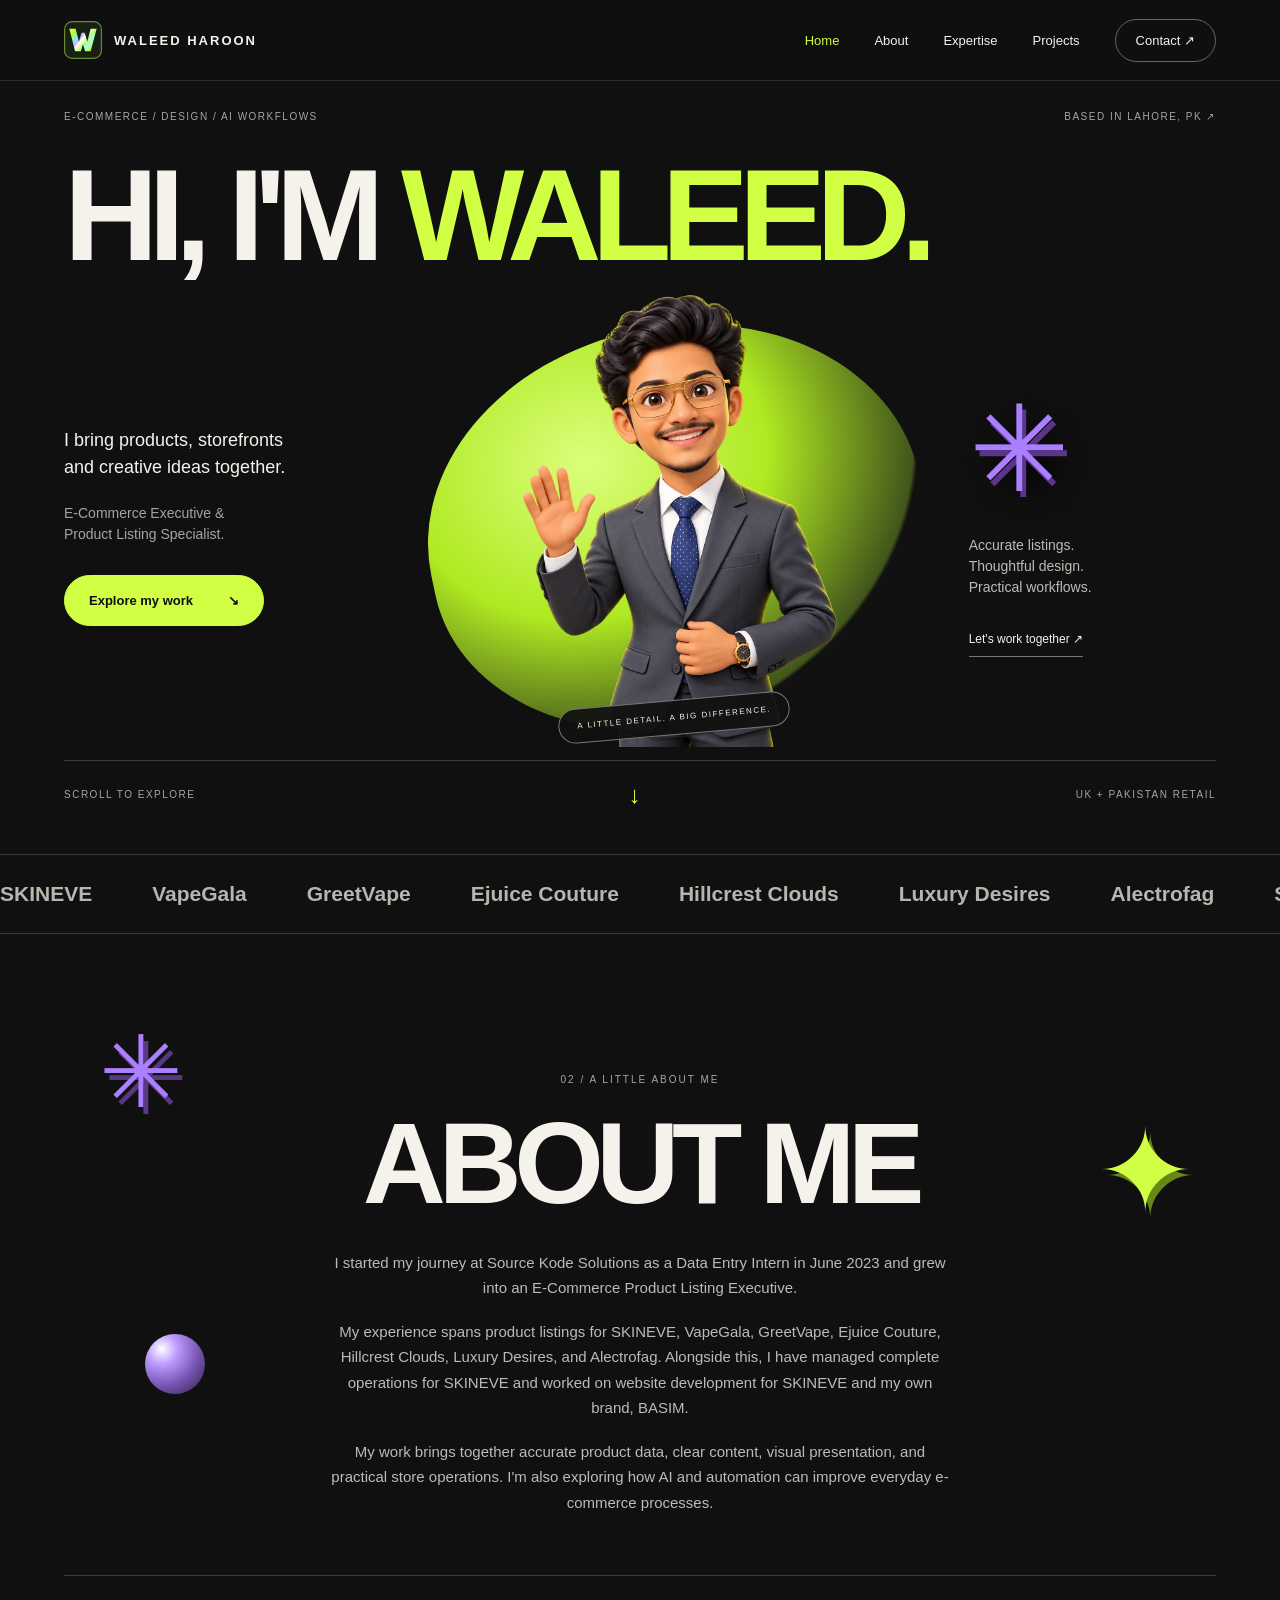
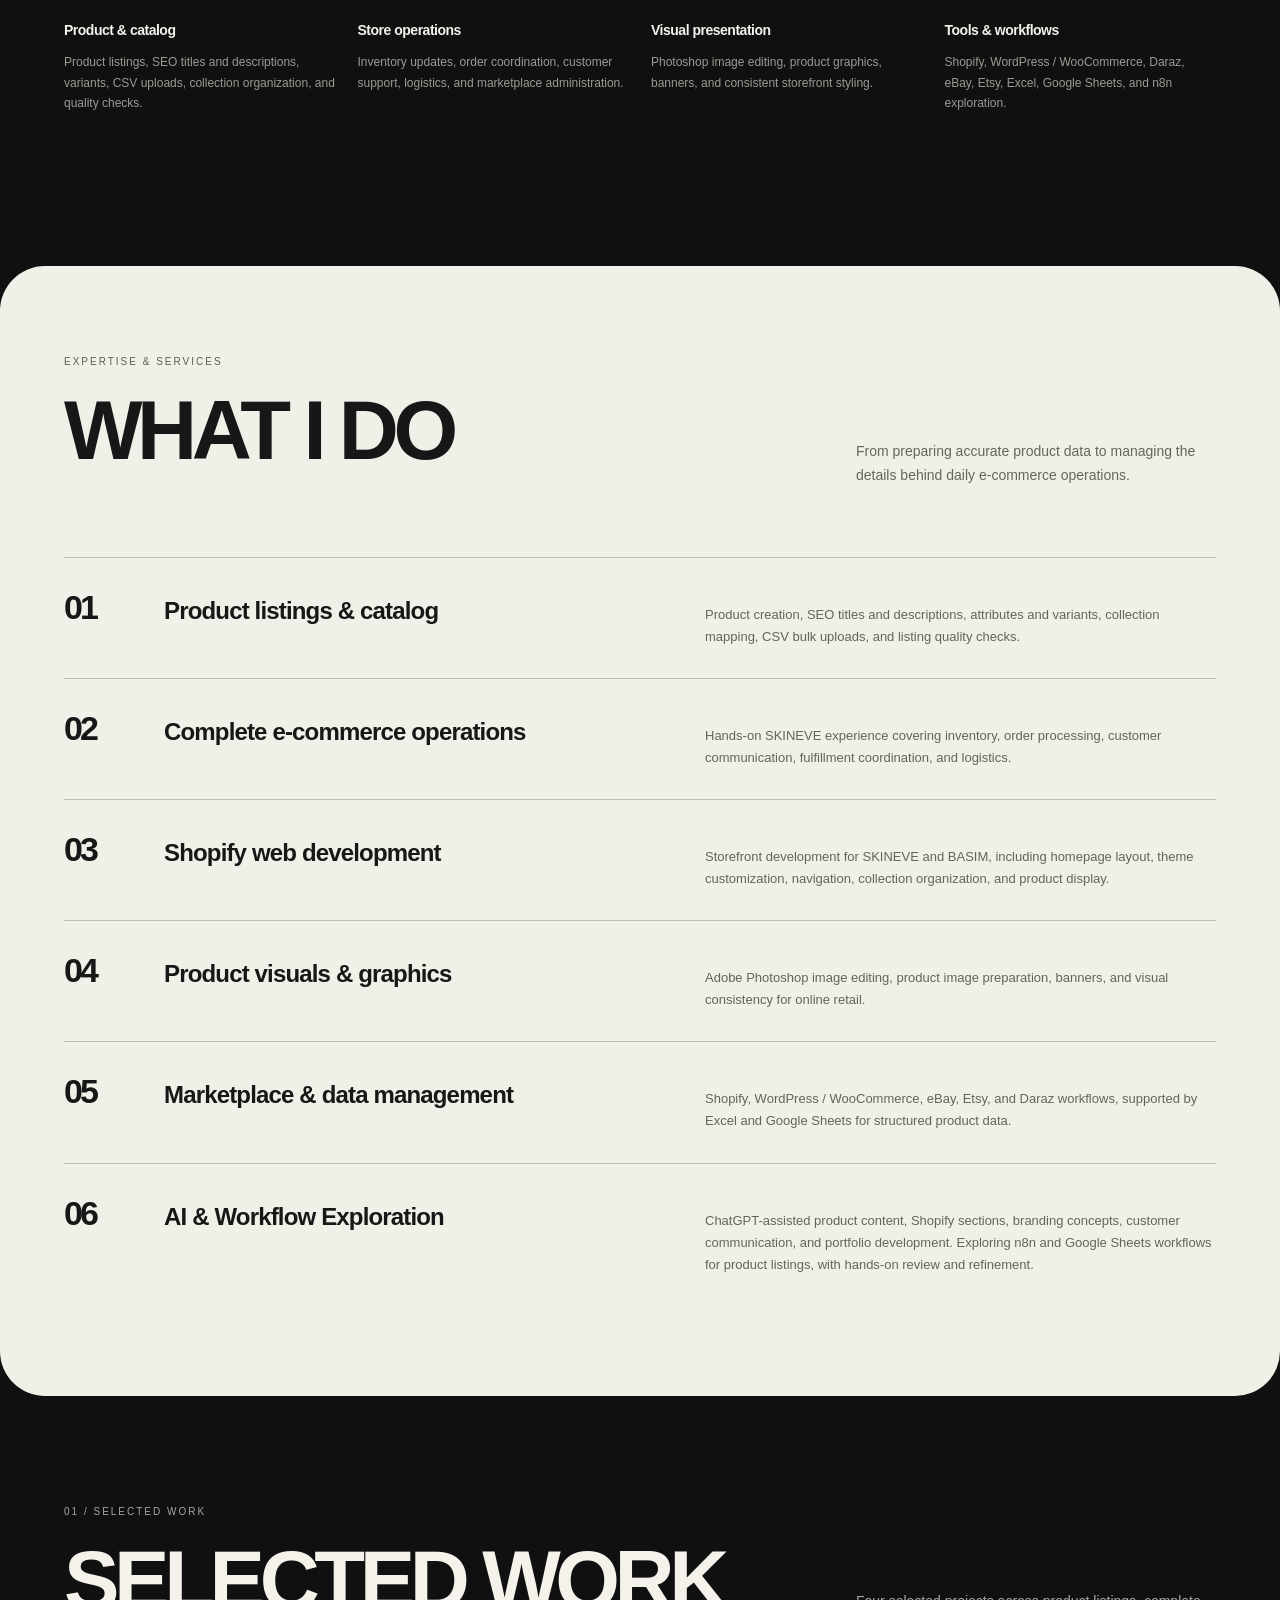
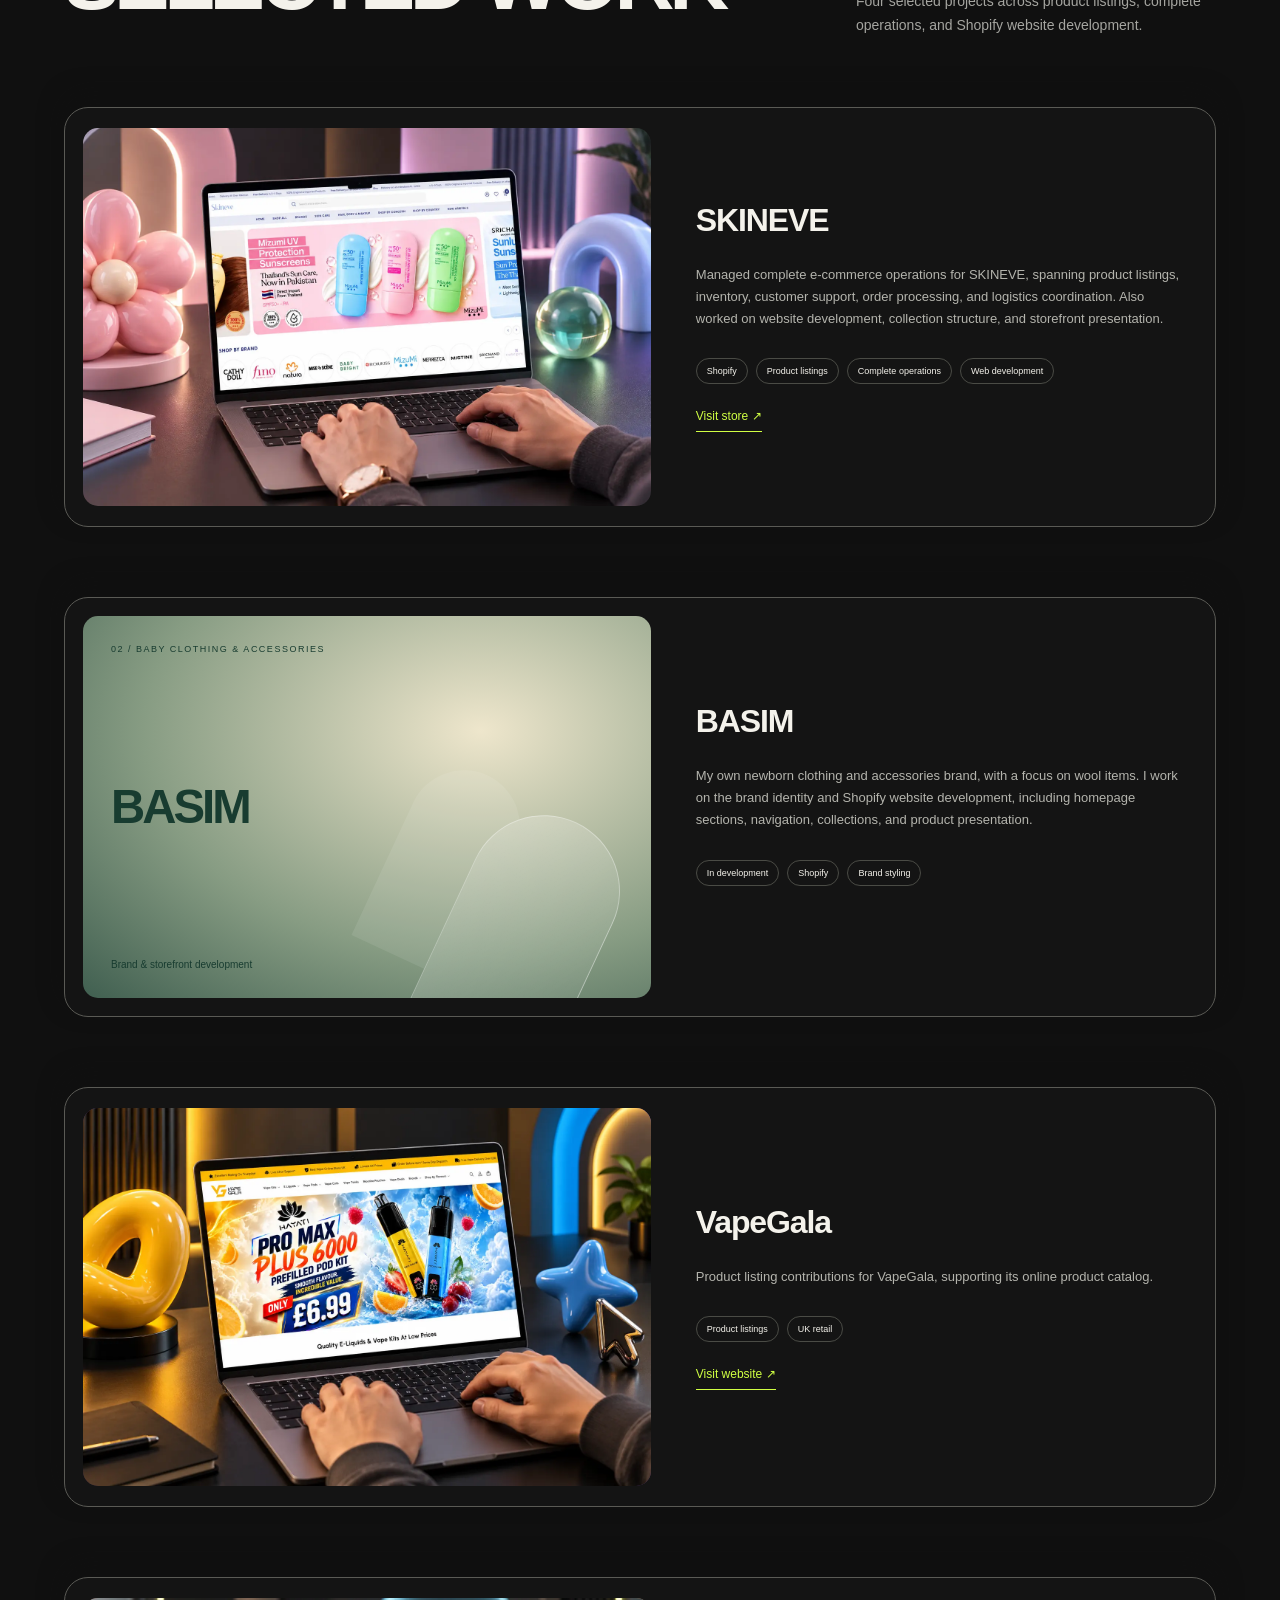
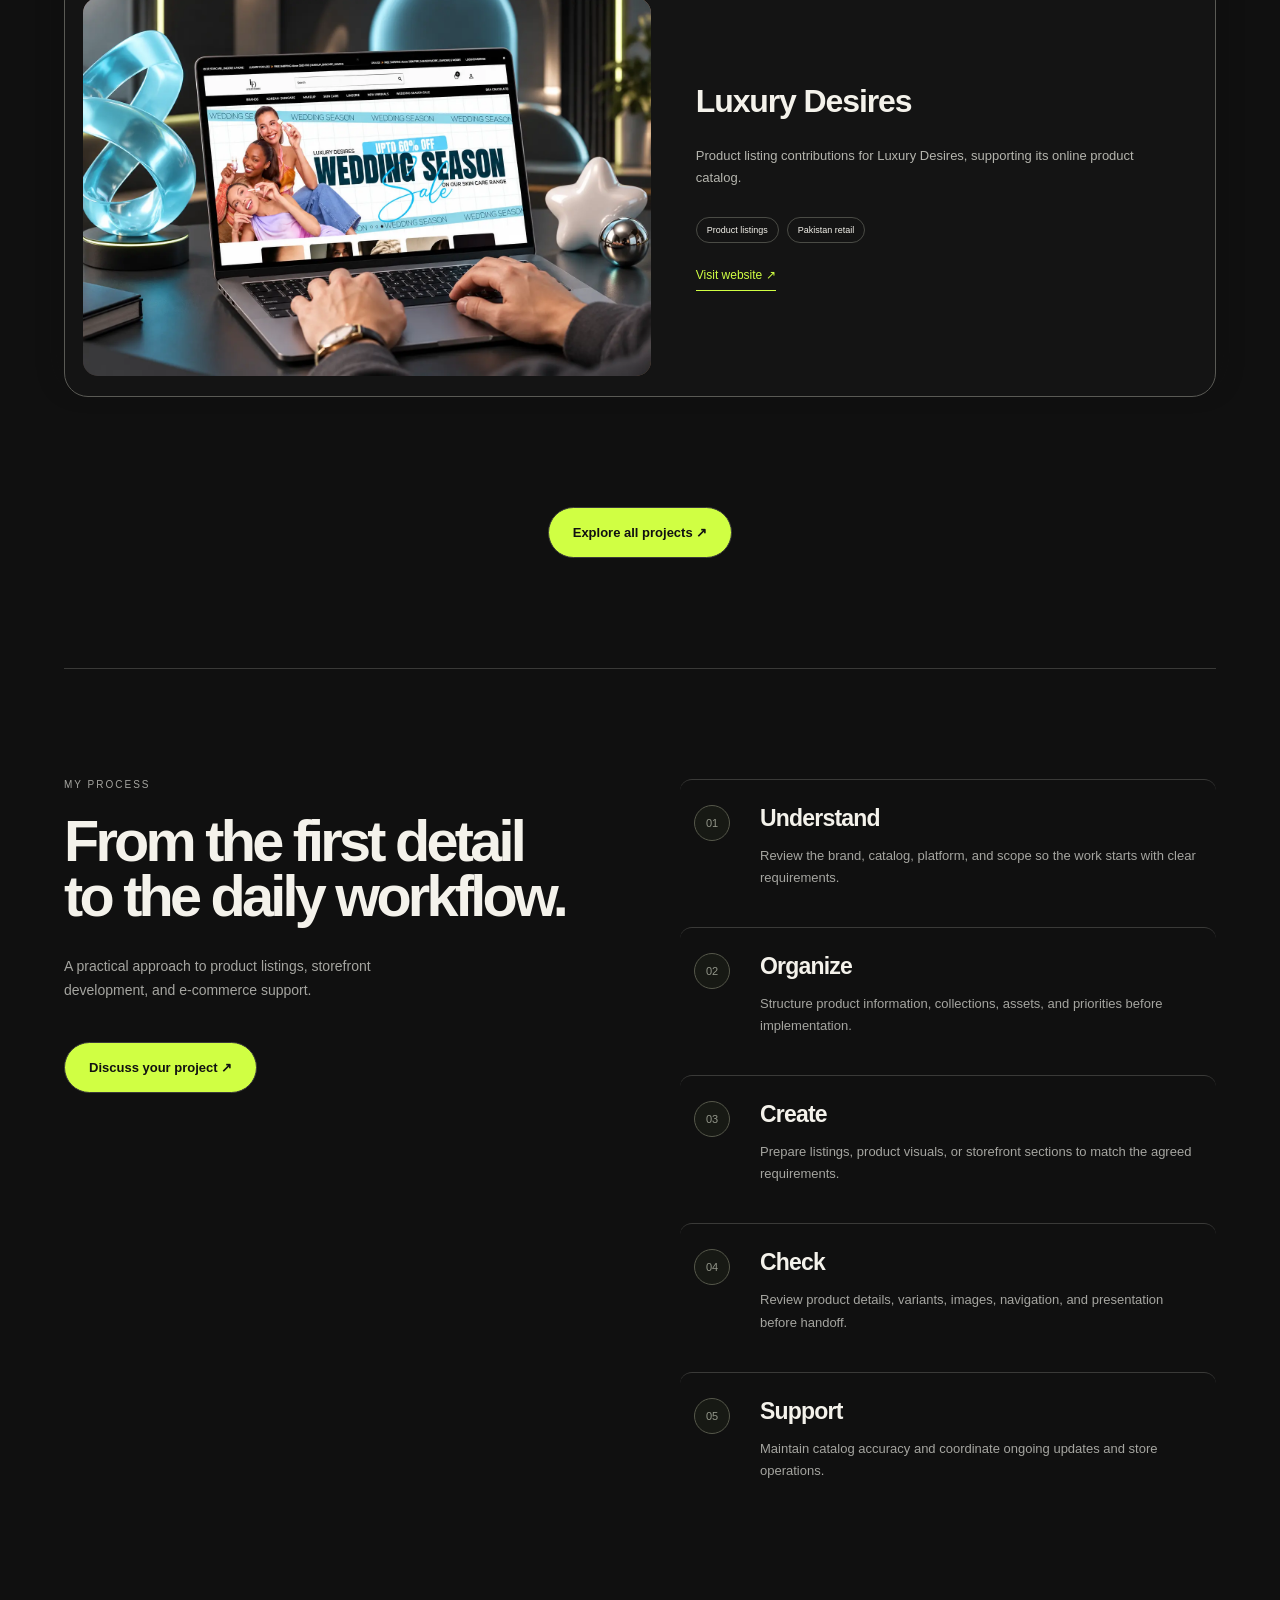
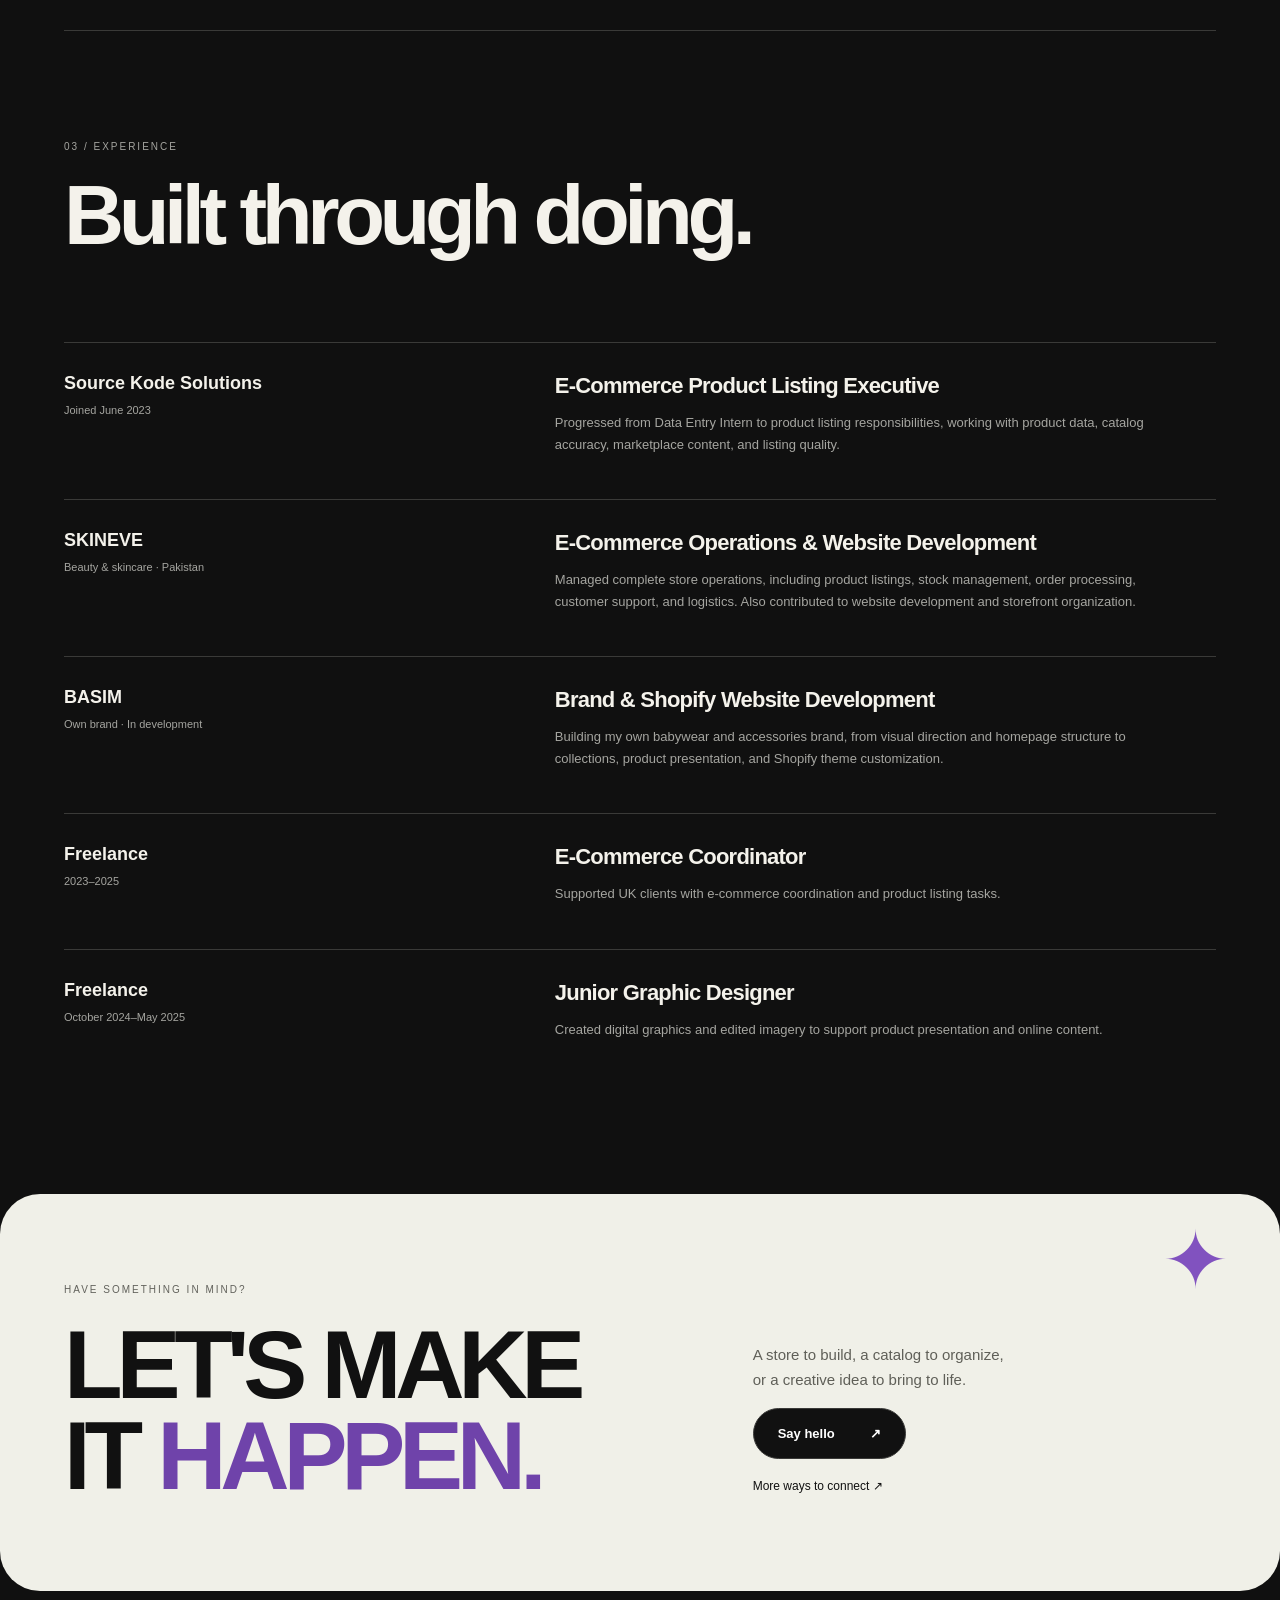
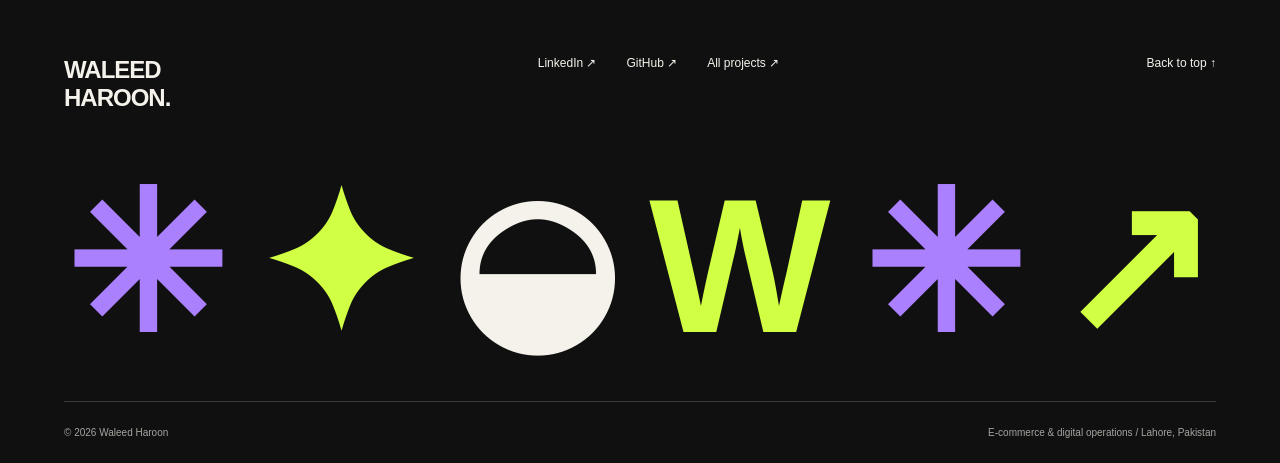
==== commit 0a0b5faf: "Add pointer bubbles and sequential scroll glow to process steps" ====
--- a/index.html
+++ b/index.html
@@ -1,7 +1,7 @@
 <!doctype html>
 <html lang="en"><head><meta charset="utf-8"><meta name="viewport" content="width=device-width,initial-scale=1">
 <meta name="theme-color" content="#101010"><meta name="description" content="Waleed Haroon — E-commerce specialist, creative designer and AI workflow explorer in Lahore, Pakistan. Explore selected work, services and experience.">
-<title>Waleed Haroon | E-commerce & Creative Thinking</title><link rel="icon" href="./favicon.svg"><link rel="stylesheet" href="./studio.css?v=3"></head>
+<title>Waleed Haroon | E-commerce & Creative Thinking</title><link rel="icon" href="./favicon.svg"><link rel="stylesheet" href="./studio.css?v=4"></head>
 <body><a class="skip" href="#main">Skip to content</a><header><nav class="wrap" aria-label="Main navigation"><a class="brand" href="./index.html" aria-label="Waleed Haroon home"><img src="./favicon.svg" width="38" height="38" alt="">WALEED HAROON</a><div class="nav-links"><a href="./index.html" aria-current="page">Home</a><a href="./index.html#about">About</a><a href="./index.html#expertise">Expertise</a><a href="./projects.html">Projects</a><a href="./contact.html">Contact ↗</a></div></nav></header>
 <main id="main"><section class="hero wrap"><div class="hero-top"><span>E-COMMERCE / DESIGN / AI WORKFLOWS</span><span>BASED IN LAHORE, PK ↗</span></div><h1>HI, I'M <span>WALEED.</span></h1><div class="hero-stage"><div class="hero-copy"><p>I bring products, storefronts<br>and creative ideas together.</p><p class="muted">E-Commerce Executive &<br>Product Listing Specialist.</p><a class="button lime" href="#work">Explore my work <span>↘</span></a></div><div class="portrait"><img class="portrait-photo" src="./assets/waleed-cartoon-avatar.webp" alt="Cartoon avatar of Waleed Haroon in a grey suit, smiling and waving" width="1083" height="1452" fetchpriority="high"><span class="portrait-label">A LITTLE DETAIL. A BIG DIFFERENCE.</span></div><div class="hero-side"><span class="shape hero-star" aria-hidden="true">✳</span><p>Accurate listings.<br>Thoughtful design.<br>Practical workflows.</p><a class="text-link" href="./contact.html">Let's work together ↗</a></div></div><div class="hero-bottom"><span>SCROLL TO EXPLORE</span><span>↓</span><span>UK + PAKISTAN RETAIL</span></div></section><div class="brand-marquee" aria-label="Stores I have worked on"><div class="brand-track"><div class="brand-group"><span>SKINEVE</span><span>VapeGala</span><span>GreetVape</span><span>Ejuice Couture</span><span>Hillcrest Clouds</span><span>Luxury Desires</span><span>Alectrofag</span></div><div class="brand-group" aria-hidden="true"><span>SKINEVE</span><span>VapeGala</span><span>GreetVape</span><span>Ejuice Couture</span><span>Hillcrest Clouds</span><span>Luxury Desires</span><span>Alectrofag</span></div></div></div><div class="wrap"><section id="about" class="section about"><div><div class="label">02 / A little about me</div><h2>ABOUT ME</h2></div><div><div class="about-copy"><p>I started my journey at Source Kode Solutions as a Data Entry Intern in June 2023 and grew into an E-Commerce Product Listing Executive.</p><p>My experience spans product listings for SKINEVE, VapeGala, GreetVape, Ejuice Couture, Hillcrest Clouds, Luxury Desires, and Alectrofag. Alongside this, I have managed complete operations for SKINEVE and worked on website development for SKINEVE and my own brand, BASIM.</p><p>My work brings together accurate product data, clear content, visual presentation, and practical store operations. I'm also exploring how AI and automation can improve everyday e-commerce processes.</p></div><div class="skills"><div><h3>Product & catalog</h3><p>Product listings, SEO titles and descriptions, variants, CSV uploads, collection organization, and quality checks.</p></div><div><h3>Store operations</h3><p>Inventory updates, order coordination, customer support, logistics, and marketplace administration.</p></div><div><h3>Visual presentation</h3><p>Photoshop image editing, product graphics, banners, and consistent storefront styling.</p></div><div><h3>Tools & workflows</h3><p>Shopify, WordPress / WooCommerce, Daraz, eBay, Etsy, Excel, Google Sheets, and n8n exploration.</p></div></div></div><span class="shape flower" aria-hidden="true">✳</span><span class="shape star" aria-hidden="true">✦</span><span class="shape orb" aria-hidden="true"></span></section></div><section id="expertise" class="section expertise-section"><div class="section-head"><div><div class="label">Expertise & services</div><h2>WHAT I DO</h2></div><p>From preparing accurate product data to managing the details behind daily e-commerce operations.</p></div><div class="expertise-grid">
 <article><span>01</span><h3>Product listings & catalog</h3><p>Product creation, SEO titles and descriptions, attributes and variants, collection mapping, CSV bulk uploads, and listing quality checks.</p></article>
@@ -10,4 +10,4 @@
 <article><span>04</span><h3>Product visuals & graphics</h3><p>Adobe Photoshop image editing, product image preparation, banners, and visual consistency for online retail.</p></article>
 <article><span>05</span><h3>Marketplace & data management</h3><p>Shopify, WordPress / WooCommerce, eBay, Etsy, and Daraz workflows, supported by Excel and Google Sheets for structured product data.</p></article>
 <article><span>06</span><h3>AI & Workflow Exploration</h3><p>ChatGPT-assisted product content, Shopify sections, branding concepts, customer communication, and portfolio development. Exploring n8n and Google Sheets workflows for product listings, with hands-on review and refinement.</p></article></div></section><div class="wrap"><section id="work" class="section"><div class="section-head"><div><div class="label">01 / Selected work</div><h2>SELECTED WORK</h2></div><p>Four selected projects across product listings, complete operations, and Shopify website development.</p></div><div class="projects"><article class="project"><div class="project-art project-preview"><img src="./assets/projects/skineve-laptop.webp" alt="SKINEVE homepage shown on a laptop with matching 3D sculptures" width="1536" height="1024" loading="lazy" decoding="async"></div><div class="project-body"><h3>SKINEVE</h3><p>Managed complete e-commerce operations for SKINEVE, spanning product listings, inventory, customer support, order processing, and logistics coordination. Also worked on website development, collection structure, and storefront presentation.</p><div class="tags"><span>Shopify</span><span>Product listings</span><span>Complete operations</span><span>Web development</span></div><a class="project-link" href="https://theskineve.com" target="_blank" rel="noopener noreferrer">Visit store ↗</a></div></article><article class="project"><div class="project-art basim"><span class="number">02 / BABY CLOTHING & ACCESSORIES</span><div class="wordmark">BASIM</div><small>Brand & storefront development</small></div><div class="project-body"><h3>BASIM</h3><p>My own newborn clothing and accessories brand, with a focus on wool items. I work on the brand identity and Shopify website development, including homepage sections, navigation, collections, and product presentation.</p><div class="tags"><span>In development</span><span>Shopify</span><span>Brand styling</span></div></div></article><article class="project"><div class="project-art project-preview"><img src="./assets/projects/vapegala-laptop.webp" alt="VapeGala homepage shown on a laptop with matching 3D sculptures" width="1536" height="1024" loading="lazy" decoding="async"></div><div class="project-body"><h3>VapeGala</h3><p>Product listing contributions for VapeGala, supporting its online product catalog.</p><div class="tags"><span>Product listings</span><span>UK retail</span></div><a class="project-link" href="https://vapegala.co.uk" target="_blank" rel="noopener noreferrer">Visit website ↗</a></div></article><article class="project"><div class="project-art project-preview"><img src="./assets/projects/luxury-desires-laptop.webp" alt="Luxury Desires homepage shown on a laptop with matching 3D sculptures" width="1536" height="1024" loading="lazy" decoding="async"></div><div class="project-body"><h3>Luxury Desires</h3><p>Product listing contributions for Luxury Desires, supporting its online product catalog.</p><div class="tags"><span>Product listings</span><span>Pakistan retail</span></div><a class="project-link" href="https://luxurydesires.pk" target="_blank" rel="noopener noreferrer">Visit website ↗</a></div></article></div><div class="projects-more"><a href="./projects.html" class="button primary">Explore all projects ↗</a></div></section><section id="process" class="section process-section"><div class="process-intro"><div class="label">My process</div><h2>From the first detail<br>to the daily workflow.</h2><p>A practical approach to product listings, storefront development, and e-commerce support.</p><a class="button primary" href="./contact.html">Discuss your project ↗</a></div><ol class="process-steps"><li><span class="step-number">01</span><div><h3>Understand</h3><p>Review the brand, catalog, platform, and scope so the work starts with clear requirements.</p></div></li><li><span class="step-number">02</span><div><h3>Organize</h3><p>Structure product information, collections, assets, and priorities before implementation.</p></div></li><li><span class="step-number">03</span><div><h3>Create</h3><p>Prepare listings, product visuals, or storefront sections to match the agreed requirements.</p></div></li><li><span class="step-number">04</span><div><h3>Check</h3><p>Review product details, variants, images, navigation, and presentation before handoff.</p></div></li><li><span class="step-number">05</span><div><h3>Support</h3><p>Maintain catalog accuracy and coordinate ongoing updates and store operations.</p></div></li></ol></section><section id="experience" class="section experience"><div class="section-head"><div><div class="label">03 / Experience</div><h2>Built through doing.</h2></div></div><div class="job"><div><strong>Source Kode Solutions</strong><br><small>Joined June 2023</small></div><div><h3>E-Commerce Product Listing Executive</h3><p>Progressed from Data Entry Intern to product listing responsibilities, working with product data, catalog accuracy, marketplace content, and listing quality.</p></div></div><div class="job"><div><strong>SKINEVE</strong><br><small>Beauty & skincare · Pakistan</small></div><div><h3>E-Commerce Operations & Website Development</h3><p>Managed complete store operations, including product listings, stock management, order processing, customer support, and logistics. Also contributed to website development and storefront organization.</p></div></div><div class="job"><div><strong>BASIM</strong><br><small>Own brand · In development</small></div><div><h3>Brand & Shopify Website Development</h3><p>Building my own babywear and accessories brand, from visual direction and homepage structure to collections, product presentation, and Shopify theme customization.</p></div></div><div class="job"><div><strong>Freelance</strong><br><small>2023–2025</small></div><div><h3>E-Commerce Coordinator</h3><p>Supported UK clients with e-commerce coordination and product listing tasks.</p></div></div><div class="job"><div><strong>Freelance</strong><br><small>October 2024–May 2025</small></div><div><h3>Junior Graphic Designer</h3><p>Created digital graphics and edited imagery to support product presentation and online content.</p></div></div></section></div><section id="contact" class="contact light"><div class="label">HAVE SOMETHING IN MIND?</div><div class="contact-layout"><h2>LET'S MAKE<br>IT <em>HAPPEN.</em></h2><div><p>A store to build, a catalog to organize,<br>or a creative idea to bring to life.</p><a class="button dark" href="mailto:waleedharoon222@gmail.com">Say hello <span>↗</span></a><a class="email" href="./contact.html">More ways to connect ↗</a></div></div><span class="contact-star" aria-hidden="true">✦</span></section></main>
-<footer class="wrap"><div class="footer-top"><a class="brand" href="./index.html">WALEED<br>HAROON.</a><div><a href="https://www.linkedin.com/in/waleed-haroon-868672297" target="_blank" rel="noopener noreferrer">LinkedIn ↗</a><a href="https://github.com/m-waleed-haroon" target="_blank" rel="noopener noreferrer">GitHub ↗</a><a href="./projects.html">All projects ↗</a></div><a href="#main">Back to top ↑</a></div><div class="footer-shapes" aria-hidden="true"><span>✳</span><span>✦</span><span>◒</span><span>W</span><span>✳</span><span>↗</span></div><div class="footer-bottom"><span>© 2026 Waleed Haroon</span><span>E-commerce & digital operations / Lahore, Pakistan</span></div></footer><script src="./studio.js?v=2" defer></script></body></html>+<footer class="wrap"><div class="footer-top"><a class="brand" href="./index.html">WALEED<br>HAROON.</a><div><a href="https://www.linkedin.com/in/waleed-haroon-868672297" target="_blank" rel="noopener noreferrer">LinkedIn ↗</a><a href="https://github.com/m-waleed-haroon" target="_blank" rel="noopener noreferrer">GitHub ↗</a><a href="./projects.html">All projects ↗</a></div><a href="#main">Back to top ↑</a></div><div class="footer-shapes" aria-hidden="true"><span>✳</span><span>✦</span><span>◒</span><span>W</span><span>✳</span><span>↗</span></div><div class="footer-bottom"><span>© 2026 Waleed Haroon</span><span>E-commerce & digital operations / Lahore, Pakistan</span></div></footer><script src="./studio.js?v=4" defer></script></body></html>
--- a/studio.css
+++ b/studio.css
@@ -25,3 +25,16 @@
 .project-art.project-preview{padding:0;min-height:0;display:block;align-self:center;background:#161616;border-radius:15px;overflow:hidden}
 .project-art.project-preview::after{display:none}
 .project-preview img{display:block;width:100%;height:auto;aspect-ratio:3/2;object-fit:contain}
+
+/* My Process: isolated decorative bubbles never cover or intercept the content. */
+.process-steps li{position:relative;isolation:isolate;overflow:hidden;border-radius:12px;padding-inline:14px;outline-offset:4px;transition:background-color .3s ease,border-color .3s ease}
+.process-steps li::before{content:"";position:absolute;z-index:-1;pointer-events:none;left:var(--bubble-x,50%);top:var(--bubble-y,50%);width:clamp(170px,24vw,300px);aspect-ratio:1;border-radius:50%;background:radial-gradient(circle at 35% 30%,#eaffad26,#d0ff4314 45%,#ab80ff0d 68%,transparent 72%);border:1px solid #d0ff431a;opacity:0;transform:translate(-50%,-50%) scale(.45);transition:opacity .3s ease,transform .5s cubic-bezier(.16,1,.3,1)}
+.process-steps li:focus-visible{outline:2px solid var(--lime);background:#d0ff4308}
+.process-steps li:focus-visible::before{opacity:1;transform:translate(-50%,-50%) scale(1)}
+.process-steps .step-number{display:grid;place-items:center;align-self:flex-start;flex:0 0 36px;width:36px;height:36px;border:1px solid #56584b;border-radius:50%;padding:0;color:#93968a;background:#171914;font-size:11px;transition:color .35s ease,background-color .35s ease,box-shadow .35s ease,border-color .35s ease,transform .35s ease}
+.process-steps li.is-current{background:#d0ff4306;border-top-color:#d0ff4370}
+.process-steps li.is-current .step-number{color:#101010;background:var(--lime);border-color:var(--lime);box-shadow:0 0 0 5px #d0ff4312,0 0 25px #d0ff4355;transform:scale(1.08)}
+.process-steps li.is-complete .step-number{color:var(--lime);border-color:#d0ff4359;background:#d0ff430b}
+@media(hover:hover) and (pointer:fine){.process-steps li:hover::before{opacity:1;transform:translate(-50%,-50%) scale(1)}.process-steps li:hover{border-top-color:#d0ff4360}}
+@media(max-width:600px){.process-steps li{gap:20px;padding-inline:10px}.process-steps .step-number{flex-basis:32px;width:32px;height:32px}}
+@media(prefers-reduced-motion:reduce){.process-steps li::before{display:none}.process-steps li.is-current .step-number{transform:none}}
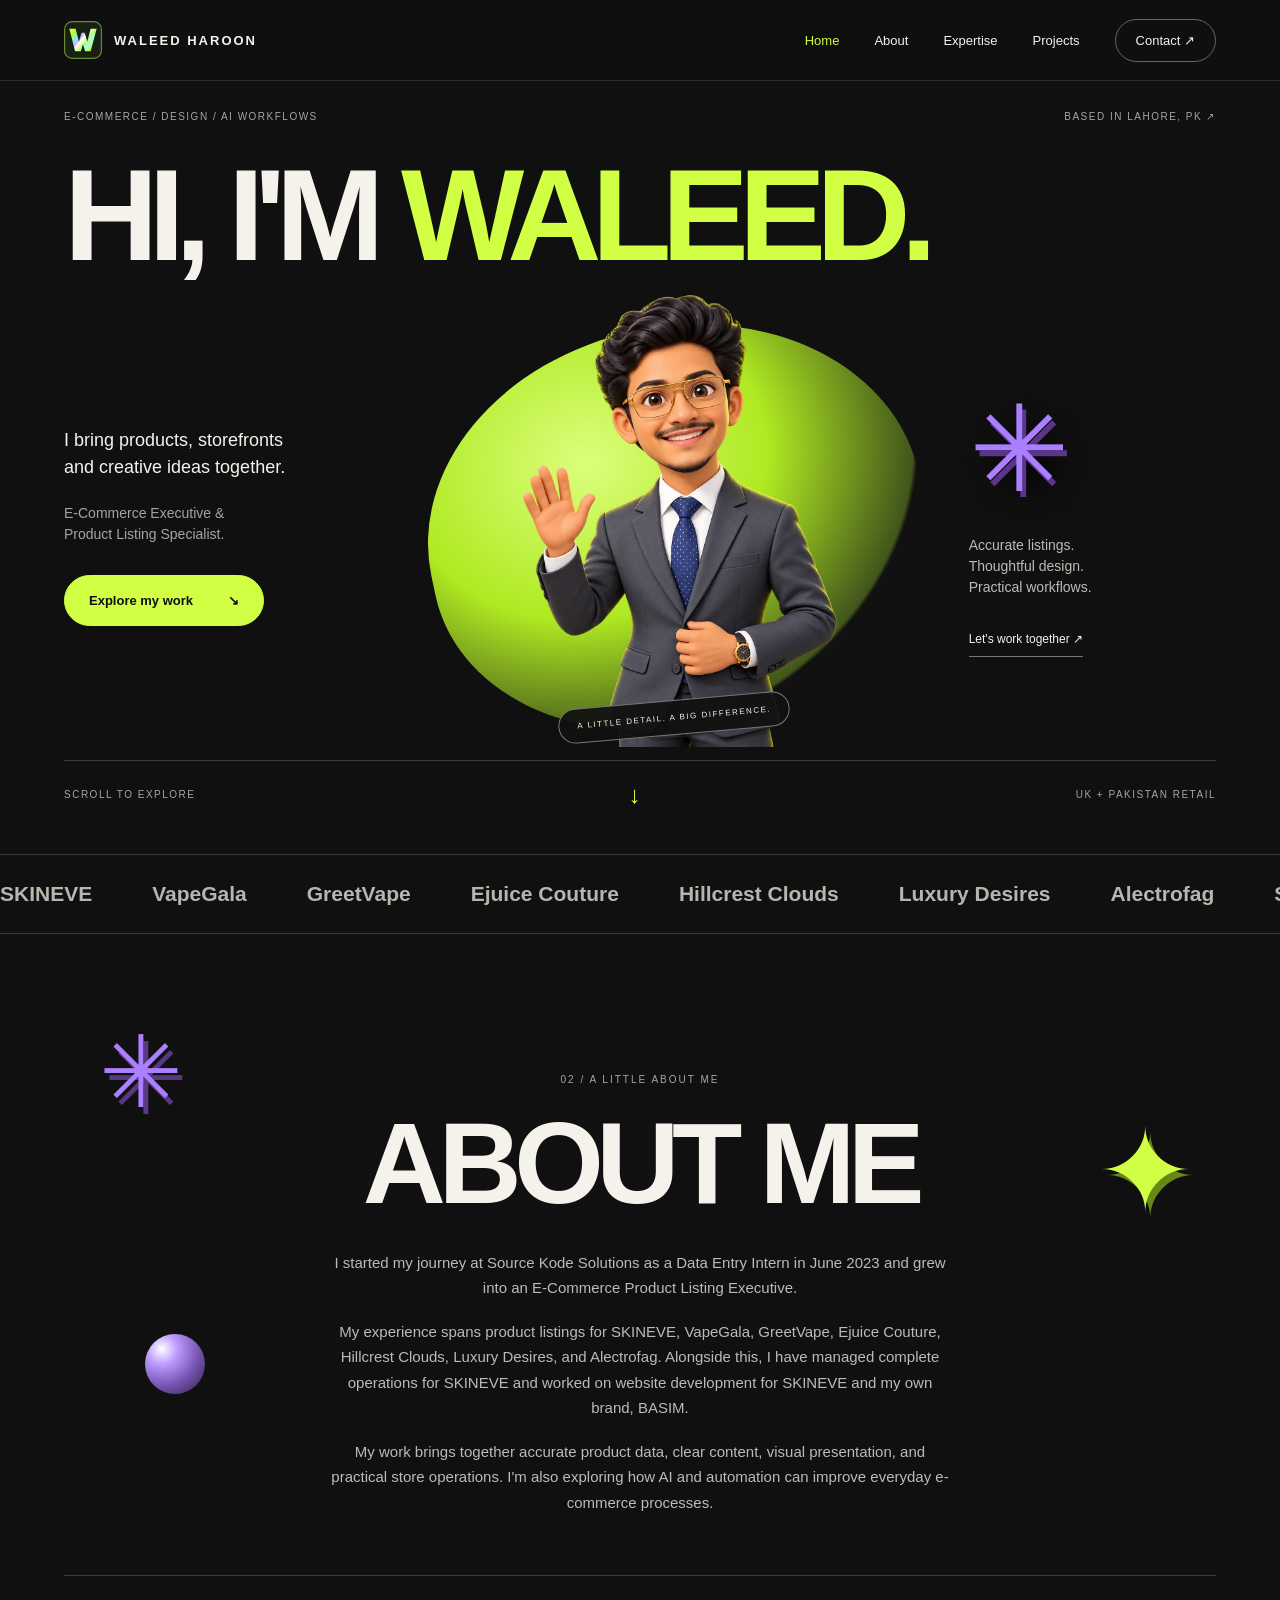
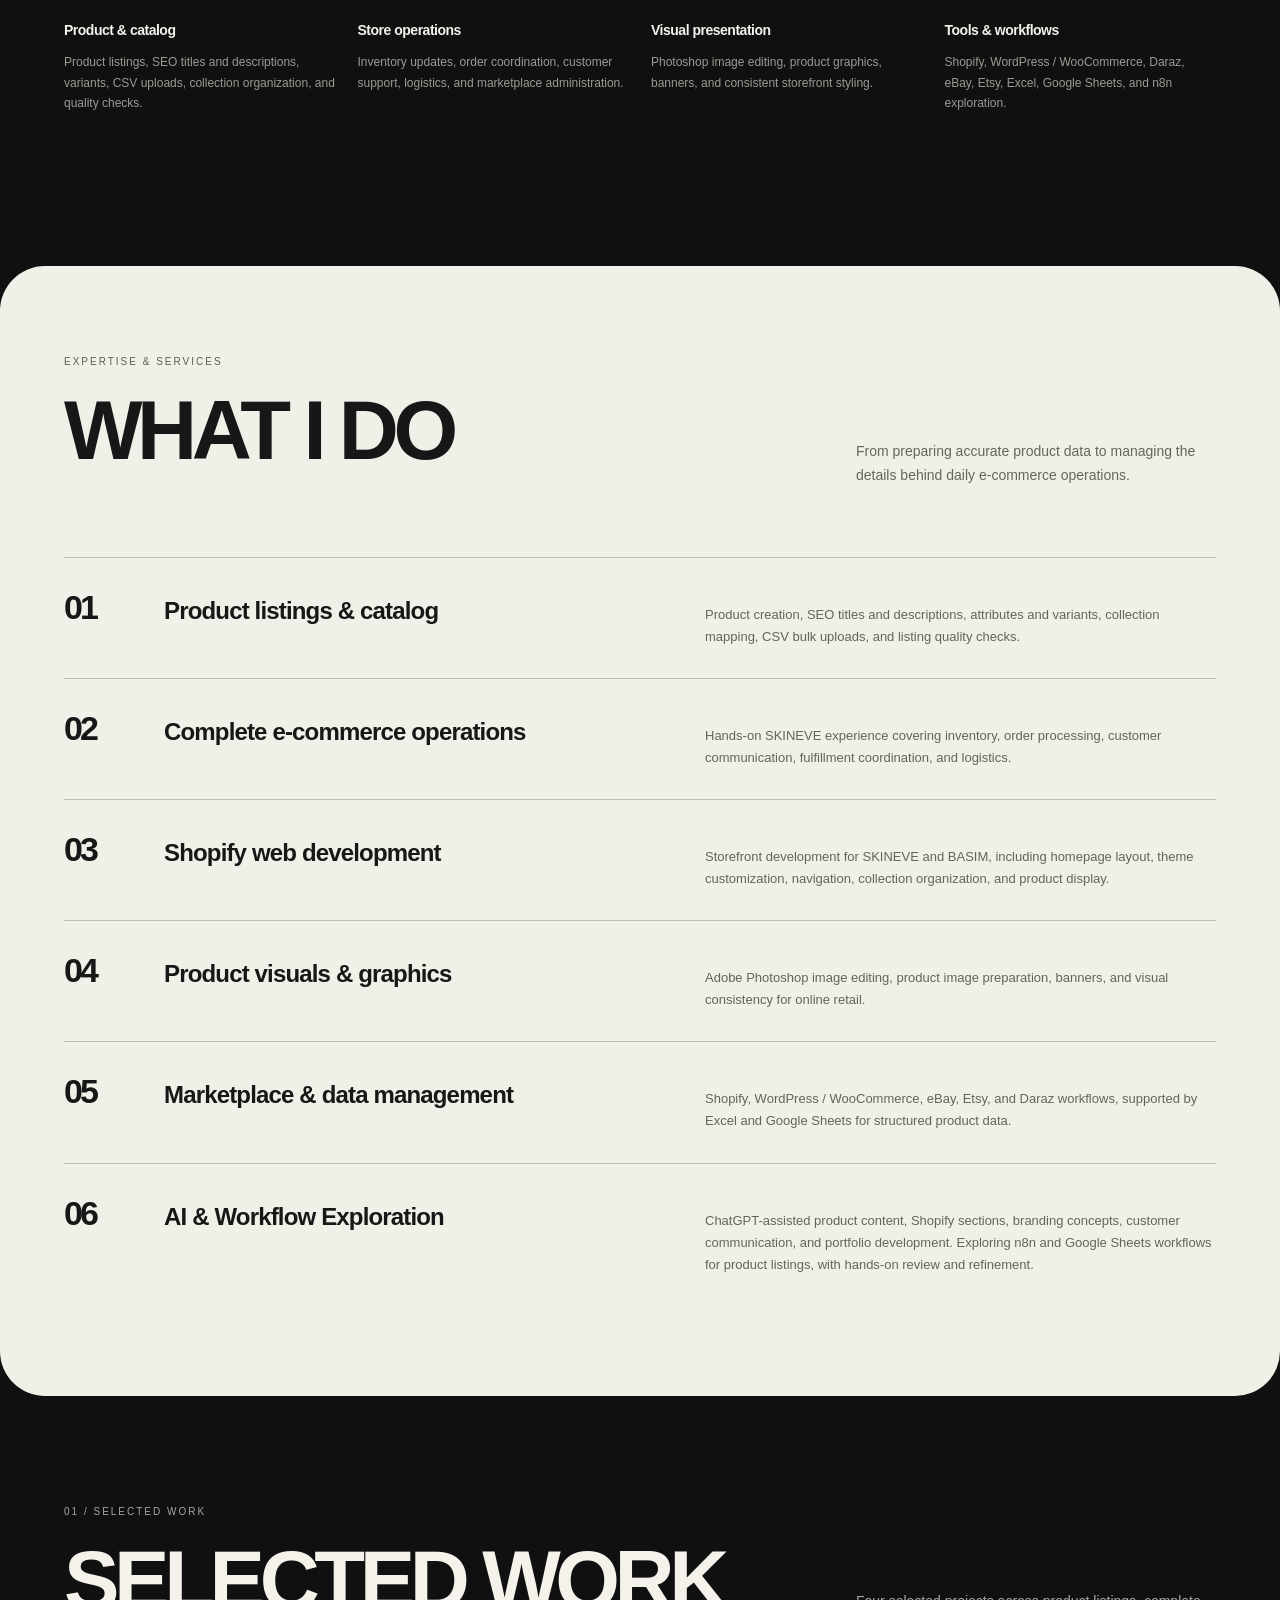
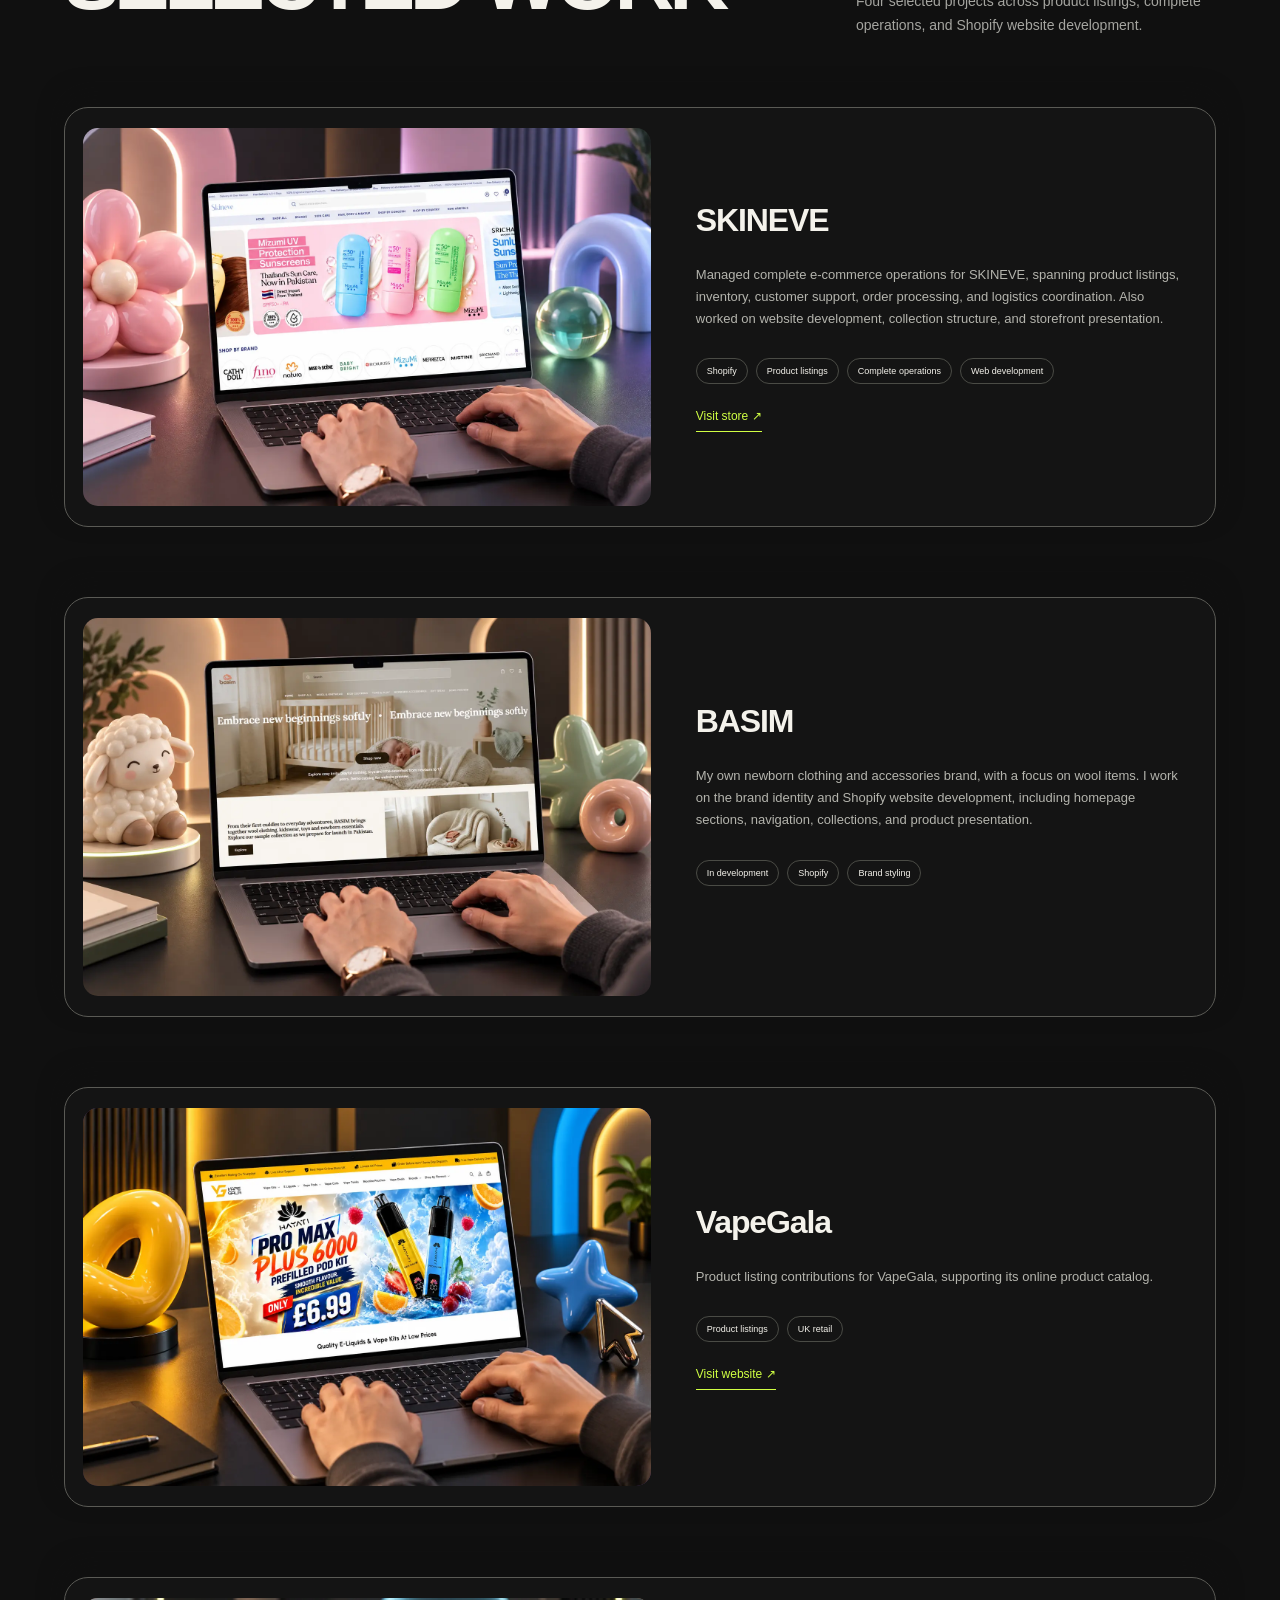
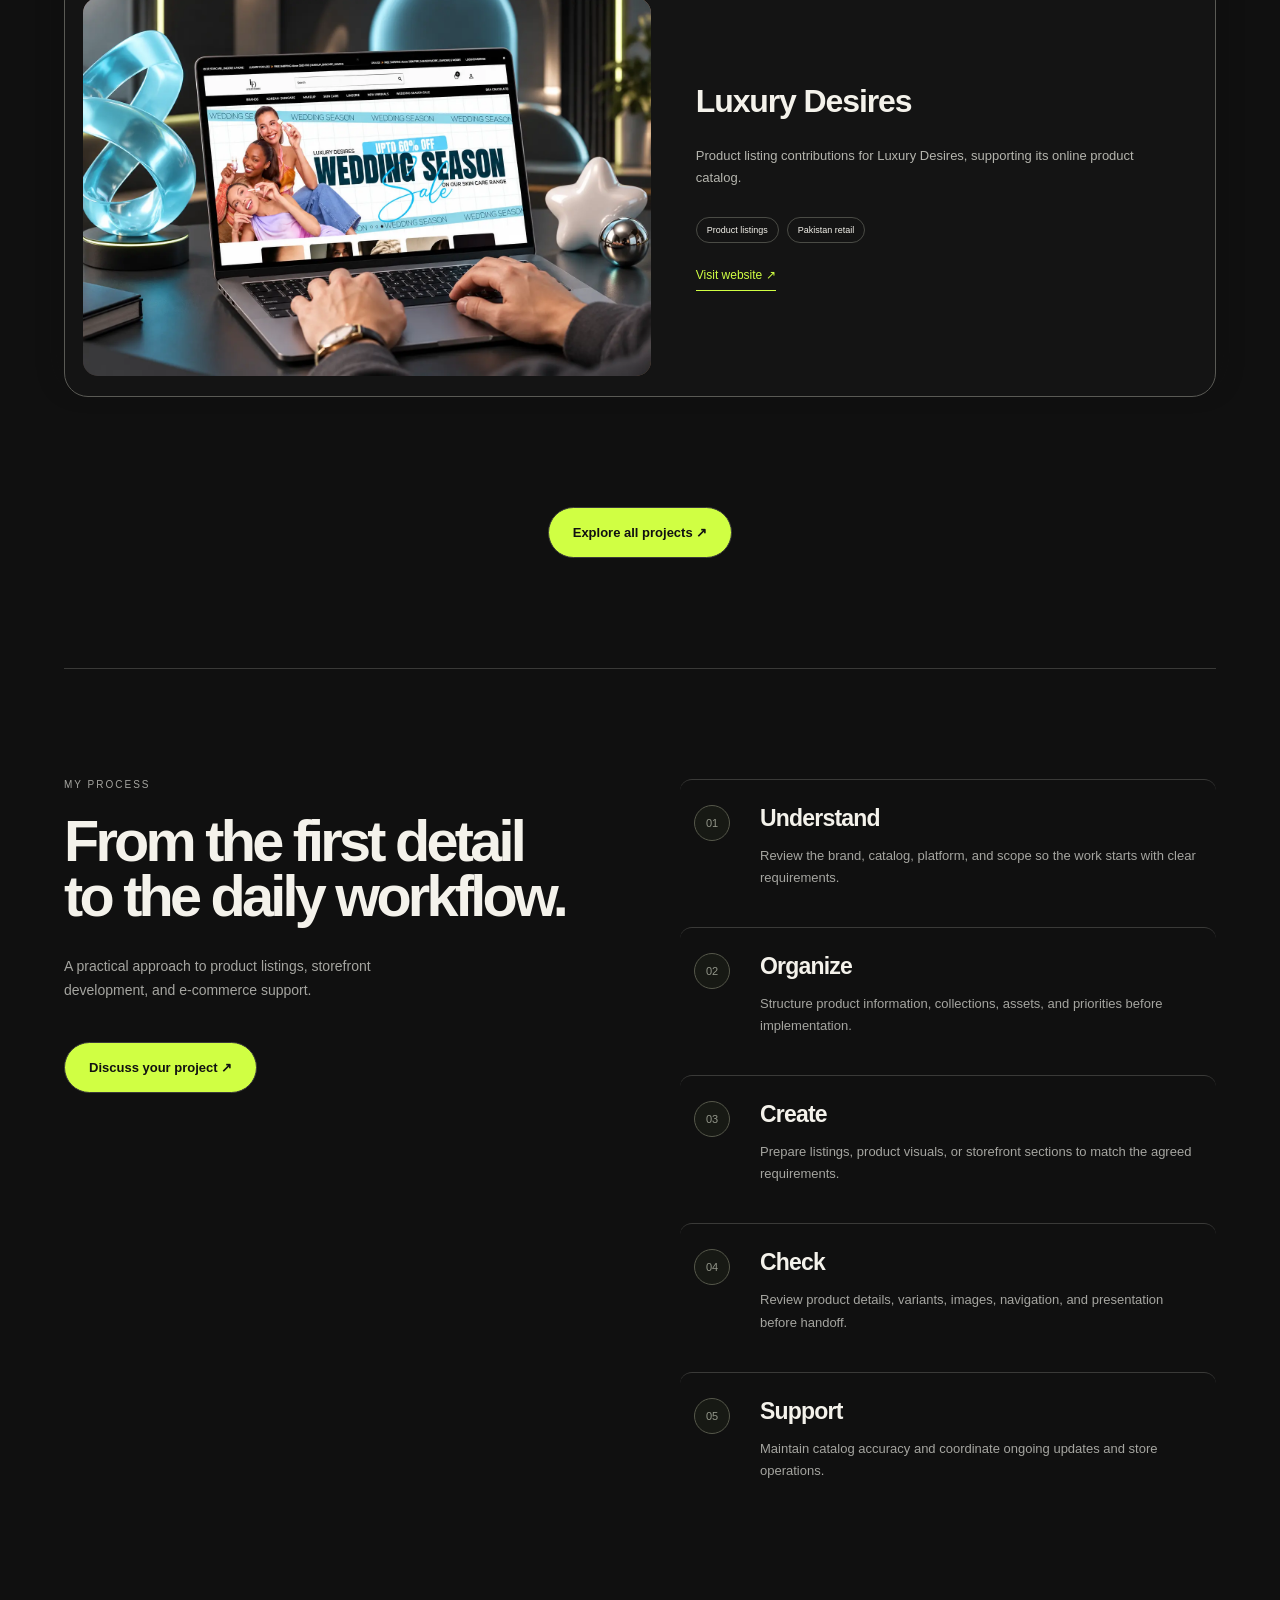
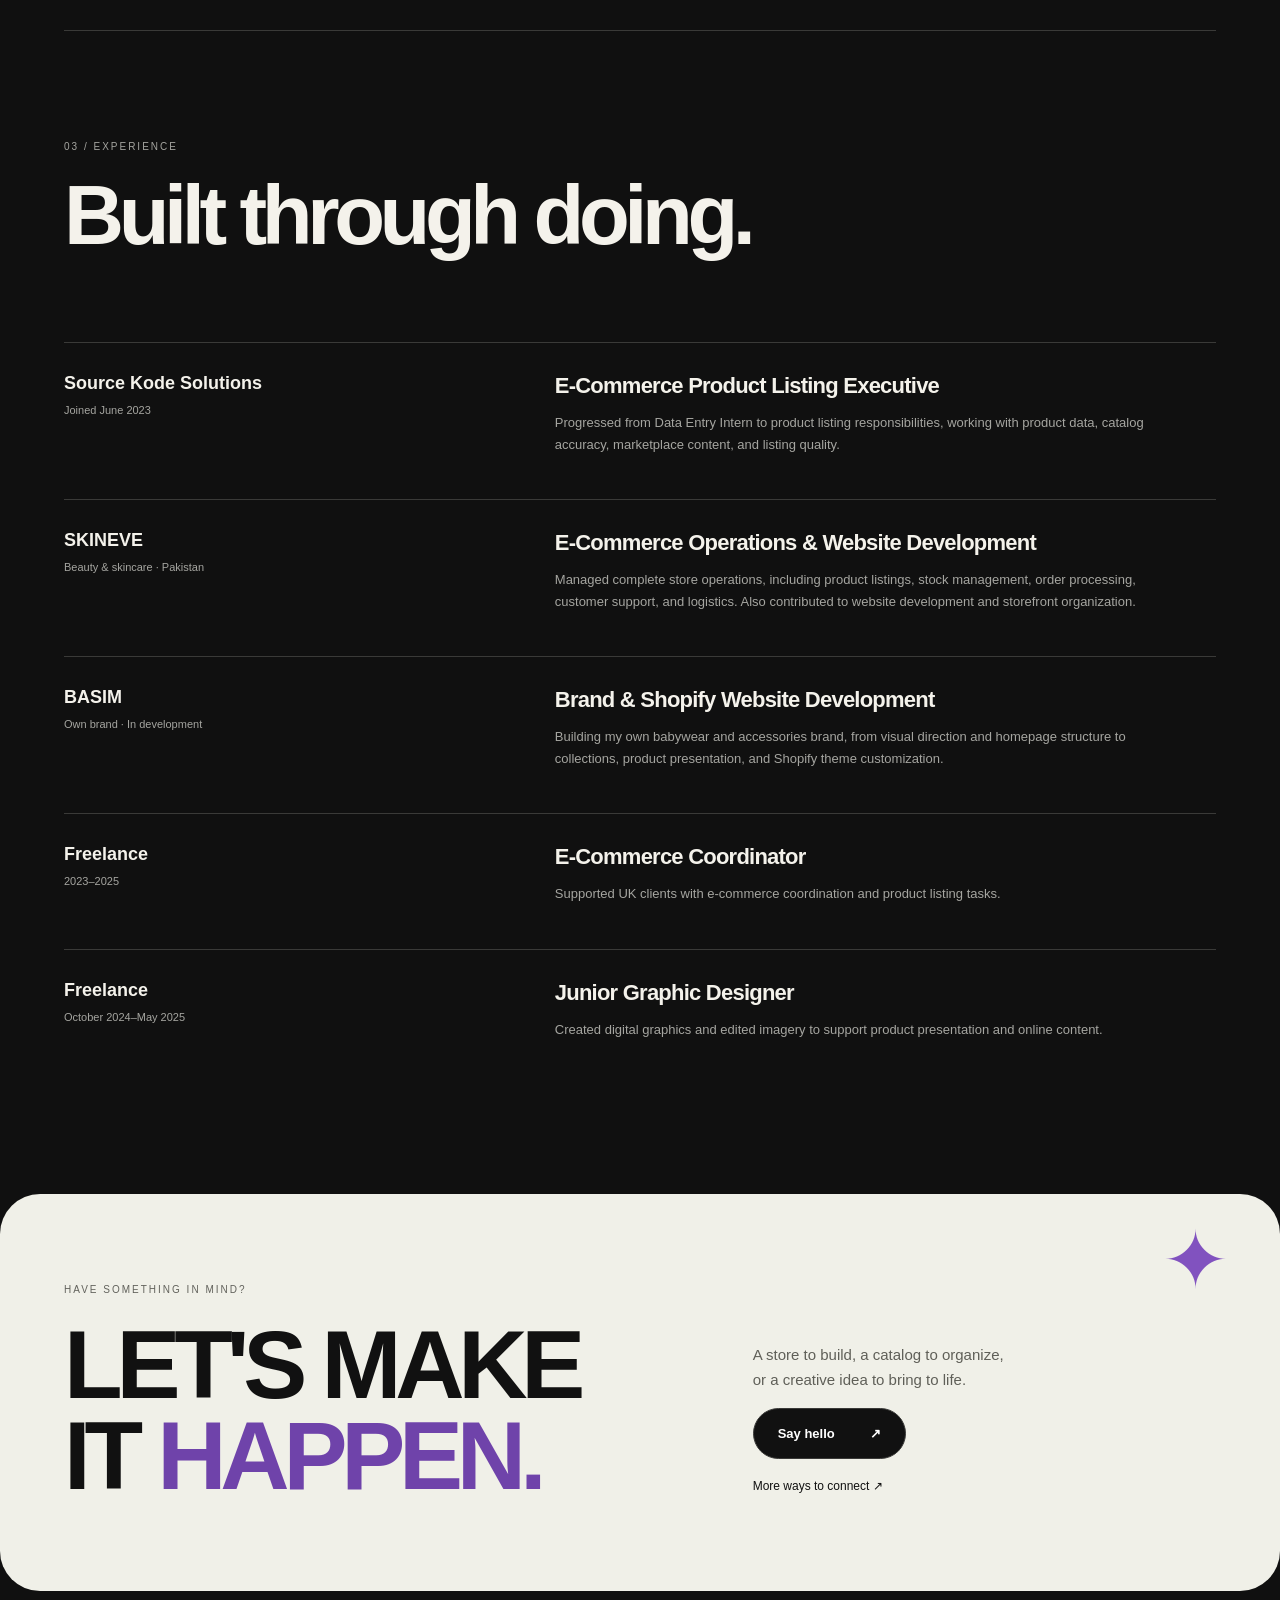
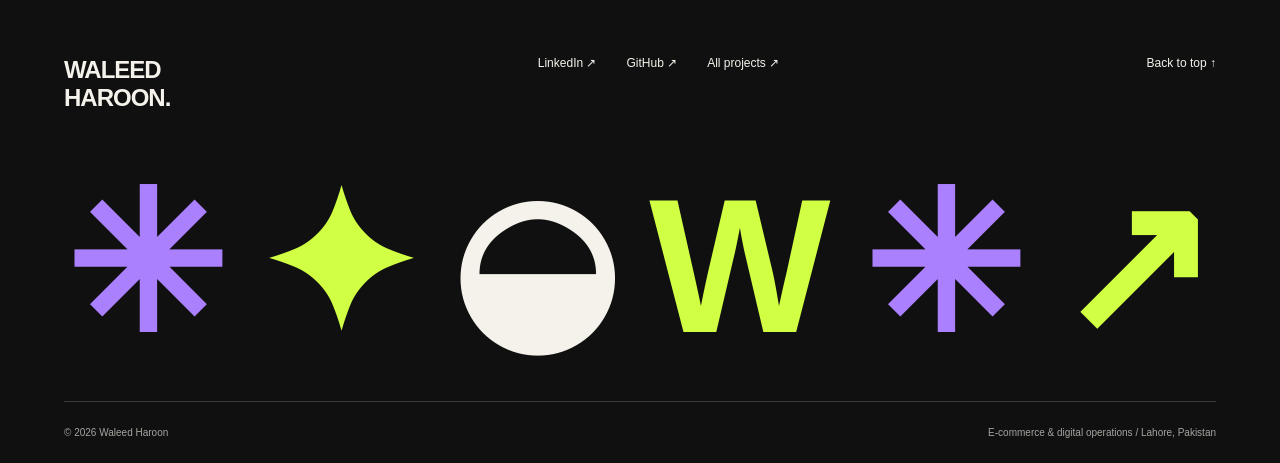
==== commit 768166f3: "Add BASIM and Alectrofag laptop mockups to project cards" ====
--- a/index.html
+++ b/index.html
@@ -9,5 +9,5 @@
 <article><span>03</span><h3>Shopify web development</h3><p>Storefront development for SKINEVE and BASIM, including homepage layout, theme customization, navigation, collection organization, and product display.</p></article>
 <article><span>04</span><h3>Product visuals & graphics</h3><p>Adobe Photoshop image editing, product image preparation, banners, and visual consistency for online retail.</p></article>
 <article><span>05</span><h3>Marketplace & data management</h3><p>Shopify, WordPress / WooCommerce, eBay, Etsy, and Daraz workflows, supported by Excel and Google Sheets for structured product data.</p></article>
-<article><span>06</span><h3>AI & Workflow Exploration</h3><p>ChatGPT-assisted product content, Shopify sections, branding concepts, customer communication, and portfolio development. Exploring n8n and Google Sheets workflows for product listings, with hands-on review and refinement.</p></article></div></section><div class="wrap"><section id="work" class="section"><div class="section-head"><div><div class="label">01 / Selected work</div><h2>SELECTED WORK</h2></div><p>Four selected projects across product listings, complete operations, and Shopify website development.</p></div><div class="projects"><article class="project"><div class="project-art project-preview"><img src="./assets/projects/skineve-laptop.webp" alt="SKINEVE homepage shown on a laptop with matching 3D sculptures" width="1536" height="1024" loading="lazy" decoding="async"></div><div class="project-body"><h3>SKINEVE</h3><p>Managed complete e-commerce operations for SKINEVE, spanning product listings, inventory, customer support, order processing, and logistics coordination. Also worked on website development, collection structure, and storefront presentation.</p><div class="tags"><span>Shopify</span><span>Product listings</span><span>Complete operations</span><span>Web development</span></div><a class="project-link" href="https://theskineve.com" target="_blank" rel="noopener noreferrer">Visit store ↗</a></div></article><article class="project"><div class="project-art basim"><span class="number">02 / BABY CLOTHING & ACCESSORIES</span><div class="wordmark">BASIM</div><small>Brand & storefront development</small></div><div class="project-body"><h3>BASIM</h3><p>My own newborn clothing and accessories brand, with a focus on wool items. I work on the brand identity and Shopify website development, including homepage sections, navigation, collections, and product presentation.</p><div class="tags"><span>In development</span><span>Shopify</span><span>Brand styling</span></div></div></article><article class="project"><div class="project-art project-preview"><img src="./assets/projects/vapegala-laptop.webp" alt="VapeGala homepage shown on a laptop with matching 3D sculptures" width="1536" height="1024" loading="lazy" decoding="async"></div><div class="project-body"><h3>VapeGala</h3><p>Product listing contributions for VapeGala, supporting its online product catalog.</p><div class="tags"><span>Product listings</span><span>UK retail</span></div><a class="project-link" href="https://vapegala.co.uk" target="_blank" rel="noopener noreferrer">Visit website ↗</a></div></article><article class="project"><div class="project-art project-preview"><img src="./assets/projects/luxury-desires-laptop.webp" alt="Luxury Desires homepage shown on a laptop with matching 3D sculptures" width="1536" height="1024" loading="lazy" decoding="async"></div><div class="project-body"><h3>Luxury Desires</h3><p>Product listing contributions for Luxury Desires, supporting its online product catalog.</p><div class="tags"><span>Product listings</span><span>Pakistan retail</span></div><a class="project-link" href="https://luxurydesires.pk" target="_blank" rel="noopener noreferrer">Visit website ↗</a></div></article></div><div class="projects-more"><a href="./projects.html" class="button primary">Explore all projects ↗</a></div></section><section id="process" class="section process-section"><div class="process-intro"><div class="label">My process</div><h2>From the first detail<br>to the daily workflow.</h2><p>A practical approach to product listings, storefront development, and e-commerce support.</p><a class="button primary" href="./contact.html">Discuss your project ↗</a></div><ol class="process-steps"><li><span class="step-number">01</span><div><h3>Understand</h3><p>Review the brand, catalog, platform, and scope so the work starts with clear requirements.</p></div></li><li><span class="step-number">02</span><div><h3>Organize</h3><p>Structure product information, collections, assets, and priorities before implementation.</p></div></li><li><span class="step-number">03</span><div><h3>Create</h3><p>Prepare listings, product visuals, or storefront sections to match the agreed requirements.</p></div></li><li><span class="step-number">04</span><div><h3>Check</h3><p>Review product details, variants, images, navigation, and presentation before handoff.</p></div></li><li><span class="step-number">05</span><div><h3>Support</h3><p>Maintain catalog accuracy and coordinate ongoing updates and store operations.</p></div></li></ol></section><section id="experience" class="section experience"><div class="section-head"><div><div class="label">03 / Experience</div><h2>Built through doing.</h2></div></div><div class="job"><div><strong>Source Kode Solutions</strong><br><small>Joined June 2023</small></div><div><h3>E-Commerce Product Listing Executive</h3><p>Progressed from Data Entry Intern to product listing responsibilities, working with product data, catalog accuracy, marketplace content, and listing quality.</p></div></div><div class="job"><div><strong>SKINEVE</strong><br><small>Beauty & skincare · Pakistan</small></div><div><h3>E-Commerce Operations & Website Development</h3><p>Managed complete store operations, including product listings, stock management, order processing, customer support, and logistics. Also contributed to website development and storefront organization.</p></div></div><div class="job"><div><strong>BASIM</strong><br><small>Own brand · In development</small></div><div><h3>Brand & Shopify Website Development</h3><p>Building my own babywear and accessories brand, from visual direction and homepage structure to collections, product presentation, and Shopify theme customization.</p></div></div><div class="job"><div><strong>Freelance</strong><br><small>2023–2025</small></div><div><h3>E-Commerce Coordinator</h3><p>Supported UK clients with e-commerce coordination and product listing tasks.</p></div></div><div class="job"><div><strong>Freelance</strong><br><small>October 2024–May 2025</small></div><div><h3>Junior Graphic Designer</h3><p>Created digital graphics and edited imagery to support product presentation and online content.</p></div></div></section></div><section id="contact" class="contact light"><div class="label">HAVE SOMETHING IN MIND?</div><div class="contact-layout"><h2>LET'S MAKE<br>IT <em>HAPPEN.</em></h2><div><p>A store to build, a catalog to organize,<br>or a creative idea to bring to life.</p><a class="button dark" href="mailto:waleedharoon222@gmail.com">Say hello <span>↗</span></a><a class="email" href="./contact.html">More ways to connect ↗</a></div></div><span class="contact-star" aria-hidden="true">✦</span></section></main>
+<article><span>06</span><h3>AI & Workflow Exploration</h3><p>ChatGPT-assisted product content, Shopify sections, branding concepts, customer communication, and portfolio development. Exploring n8n and Google Sheets workflows for product listings, with hands-on review and refinement.</p></article></div></section><div class="wrap"><section id="work" class="section"><div class="section-head"><div><div class="label">01 / Selected work</div><h2>SELECTED WORK</h2></div><p>Four selected projects across product listings, complete operations, and Shopify website development.</p></div><div class="projects"><article class="project"><div class="project-art project-preview"><img src="./assets/projects/skineve-laptop.webp" alt="SKINEVE homepage shown on a laptop with matching 3D sculptures" width="1536" height="1024" loading="lazy" decoding="async"></div><div class="project-body"><h3>SKINEVE</h3><p>Managed complete e-commerce operations for SKINEVE, spanning product listings, inventory, customer support, order processing, and logistics coordination. Also worked on website development, collection structure, and storefront presentation.</p><div class="tags"><span>Shopify</span><span>Product listings</span><span>Complete operations</span><span>Web development</span></div><a class="project-link" href="https://theskineve.com" target="_blank" rel="noopener noreferrer">Visit store ↗</a></div></article><article class="project"><div class="project-art project-preview"><img src="./assets/projects/basim-laptop.webp" alt="BASIM homepage displayed on a laptop with matching 3D sculptures" width="1536" height="1024" loading="lazy" decoding="async"></div><div class="project-body"><h3>BASIM</h3><p>My own newborn clothing and accessories brand, with a focus on wool items. I work on the brand identity and Shopify website development, including homepage sections, navigation, collections, and product presentation.</p><div class="tags"><span>In development</span><span>Shopify</span><span>Brand styling</span></div></div></article><article class="project"><div class="project-art project-preview"><img src="./assets/projects/vapegala-laptop.webp" alt="VapeGala homepage shown on a laptop with matching 3D sculptures" width="1536" height="1024" loading="lazy" decoding="async"></div><div class="project-body"><h3>VapeGala</h3><p>Product listing contributions for VapeGala, supporting its online product catalog.</p><div class="tags"><span>Product listings</span><span>UK retail</span></div><a class="project-link" href="https://vapegala.co.uk" target="_blank" rel="noopener noreferrer">Visit website ↗</a></div></article><article class="project"><div class="project-art project-preview"><img src="./assets/projects/luxury-desires-laptop.webp" alt="Luxury Desires homepage shown on a laptop with matching 3D sculptures" width="1536" height="1024" loading="lazy" decoding="async"></div><div class="project-body"><h3>Luxury Desires</h3><p>Product listing contributions for Luxury Desires, supporting its online product catalog.</p><div class="tags"><span>Product listings</span><span>Pakistan retail</span></div><a class="project-link" href="https://luxurydesires.pk" target="_blank" rel="noopener noreferrer">Visit website ↗</a></div></article></div><div class="projects-more"><a href="./projects.html" class="button primary">Explore all projects ↗</a></div></section><section id="process" class="section process-section"><div class="process-intro"><div class="label">My process</div><h2>From the first detail<br>to the daily workflow.</h2><p>A practical approach to product listings, storefront development, and e-commerce support.</p><a class="button primary" href="./contact.html">Discuss your project ↗</a></div><ol class="process-steps"><li><span class="step-number">01</span><div><h3>Understand</h3><p>Review the brand, catalog, platform, and scope so the work starts with clear requirements.</p></div></li><li><span class="step-number">02</span><div><h3>Organize</h3><p>Structure product information, collections, assets, and priorities before implementation.</p></div></li><li><span class="step-number">03</span><div><h3>Create</h3><p>Prepare listings, product visuals, or storefront sections to match the agreed requirements.</p></div></li><li><span class="step-number">04</span><div><h3>Check</h3><p>Review product details, variants, images, navigation, and presentation before handoff.</p></div></li><li><span class="step-number">05</span><div><h3>Support</h3><p>Maintain catalog accuracy and coordinate ongoing updates and store operations.</p></div></li></ol></section><section id="experience" class="section experience"><div class="section-head"><div><div class="label">03 / Experience</div><h2>Built through doing.</h2></div></div><div class="job"><div><strong>Source Kode Solutions</strong><br><small>Joined June 2023</small></div><div><h3>E-Commerce Product Listing Executive</h3><p>Progressed from Data Entry Intern to product listing responsibilities, working with product data, catalog accuracy, marketplace content, and listing quality.</p></div></div><div class="job"><div><strong>SKINEVE</strong><br><small>Beauty & skincare · Pakistan</small></div><div><h3>E-Commerce Operations & Website Development</h3><p>Managed complete store operations, including product listings, stock management, order processing, customer support, and logistics. Also contributed to website development and storefront organization.</p></div></div><div class="job"><div><strong>BASIM</strong><br><small>Own brand · In development</small></div><div><h3>Brand & Shopify Website Development</h3><p>Building my own babywear and accessories brand, from visual direction and homepage structure to collections, product presentation, and Shopify theme customization.</p></div></div><div class="job"><div><strong>Freelance</strong><br><small>2023–2025</small></div><div><h3>E-Commerce Coordinator</h3><p>Supported UK clients with e-commerce coordination and product listing tasks.</p></div></div><div class="job"><div><strong>Freelance</strong><br><small>October 2024–May 2025</small></div><div><h3>Junior Graphic Designer</h3><p>Created digital graphics and edited imagery to support product presentation and online content.</p></div></div></section></div><section id="contact" class="contact light"><div class="label">HAVE SOMETHING IN MIND?</div><div class="contact-layout"><h2>LET'S MAKE<br>IT <em>HAPPEN.</em></h2><div><p>A store to build, a catalog to organize,<br>or a creative idea to bring to life.</p><a class="button dark" href="mailto:waleedharoon222@gmail.com">Say hello <span>↗</span></a><a class="email" href="./contact.html">More ways to connect ↗</a></div></div><span class="contact-star" aria-hidden="true">✦</span></section></main>
 <footer class="wrap"><div class="footer-top"><a class="brand" href="./index.html">WALEED<br>HAROON.</a><div><a href="https://www.linkedin.com/in/waleed-haroon-868672297" target="_blank" rel="noopener noreferrer">LinkedIn ↗</a><a href="https://github.com/m-waleed-haroon" target="_blank" rel="noopener noreferrer">GitHub ↗</a><a href="./projects.html">All projects ↗</a></div><a href="#main">Back to top ↑</a></div><div class="footer-shapes" aria-hidden="true"><span>✳</span><span>✦</span><span>◒</span><span>W</span><span>✳</span><span>↗</span></div><div class="footer-bottom"><span>© 2026 Waleed Haroon</span><span>E-commerce & digital operations / Lahore, Pakistan</span></div></footer><script src="./studio.js?v=4" defer></script></body></html>
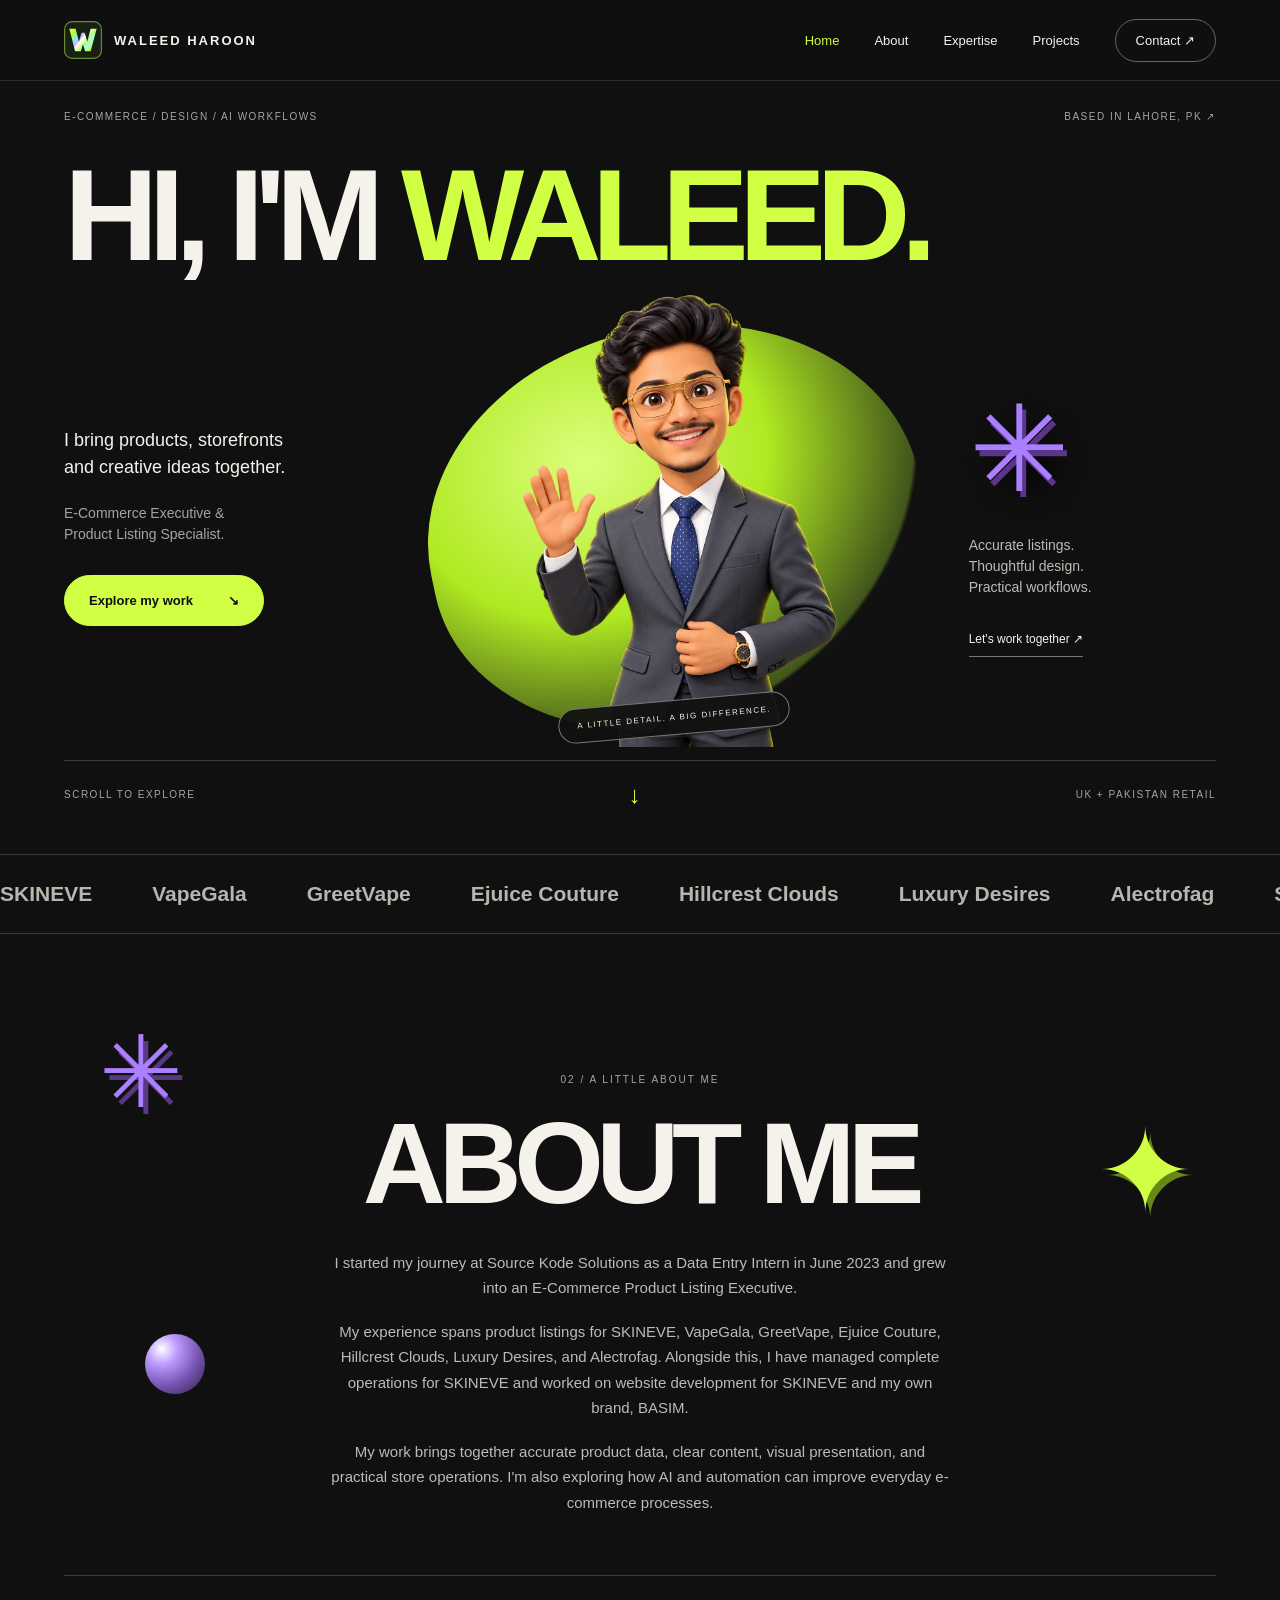
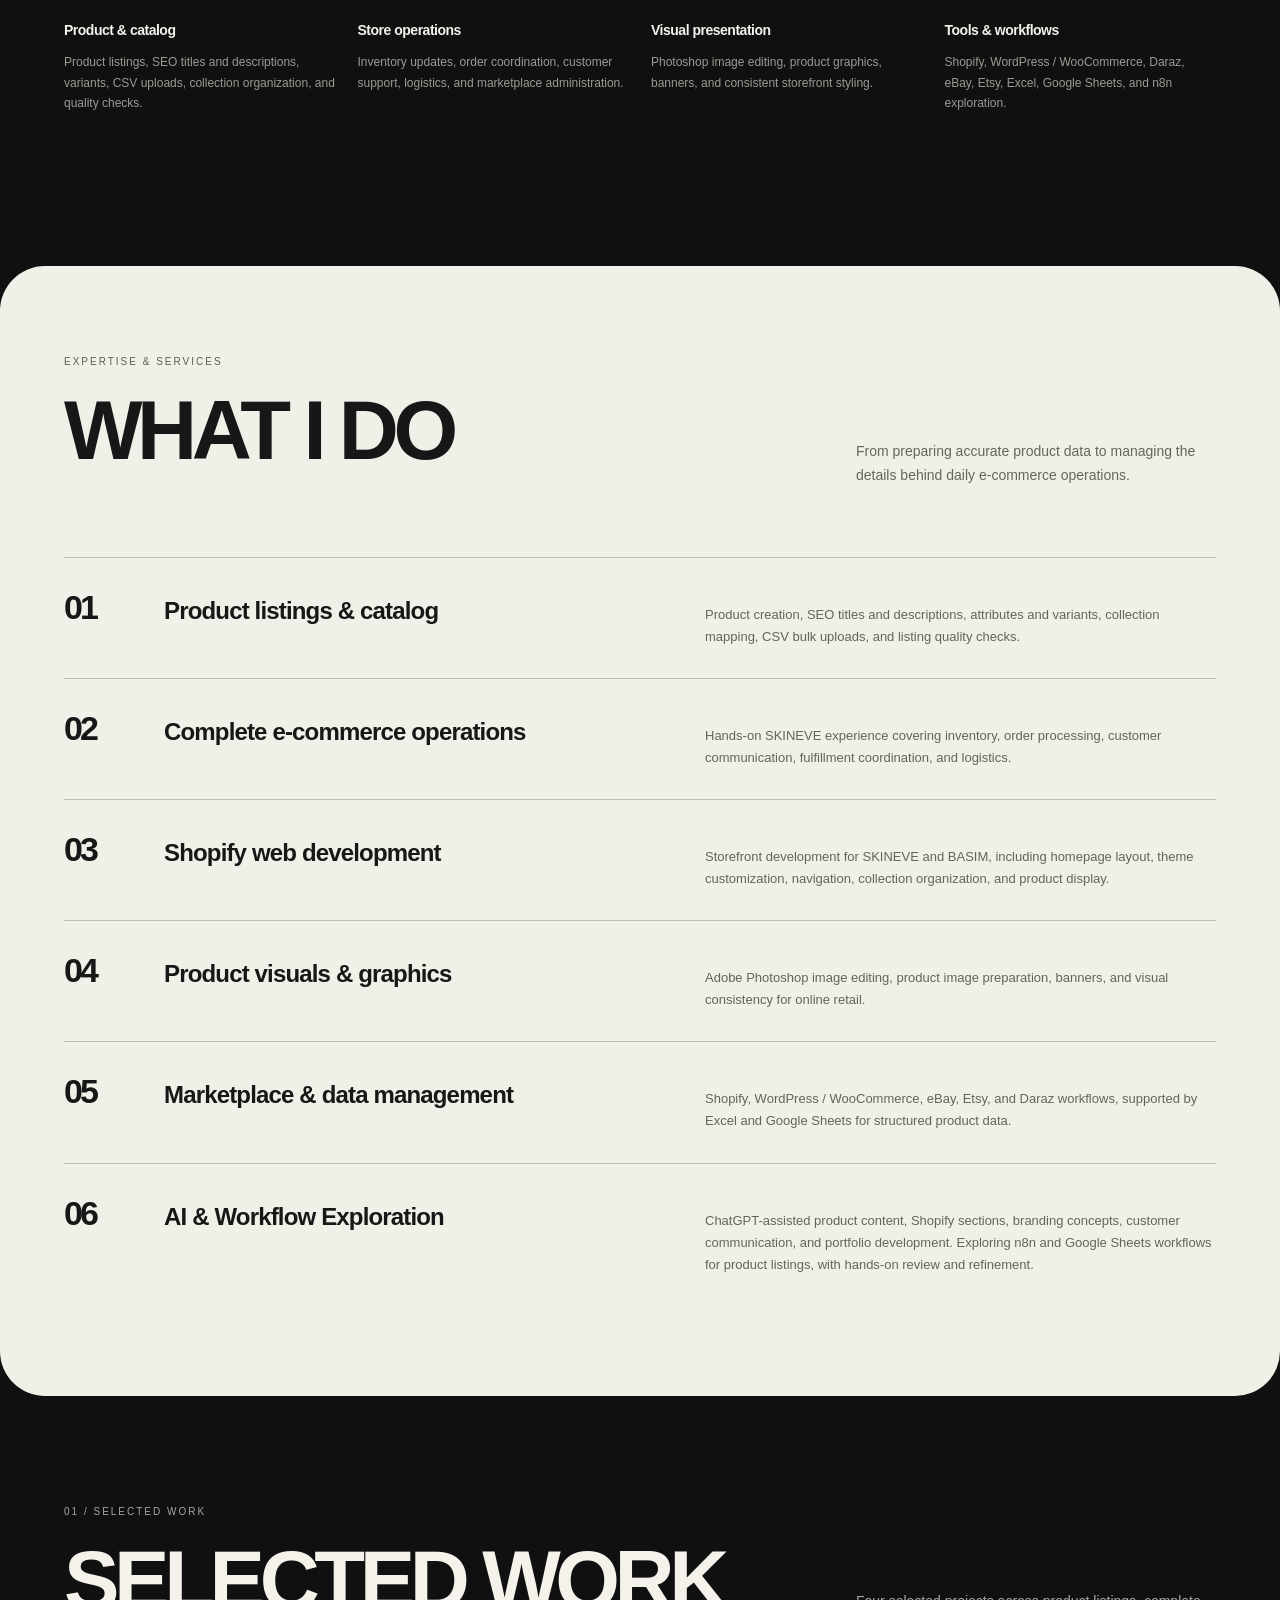
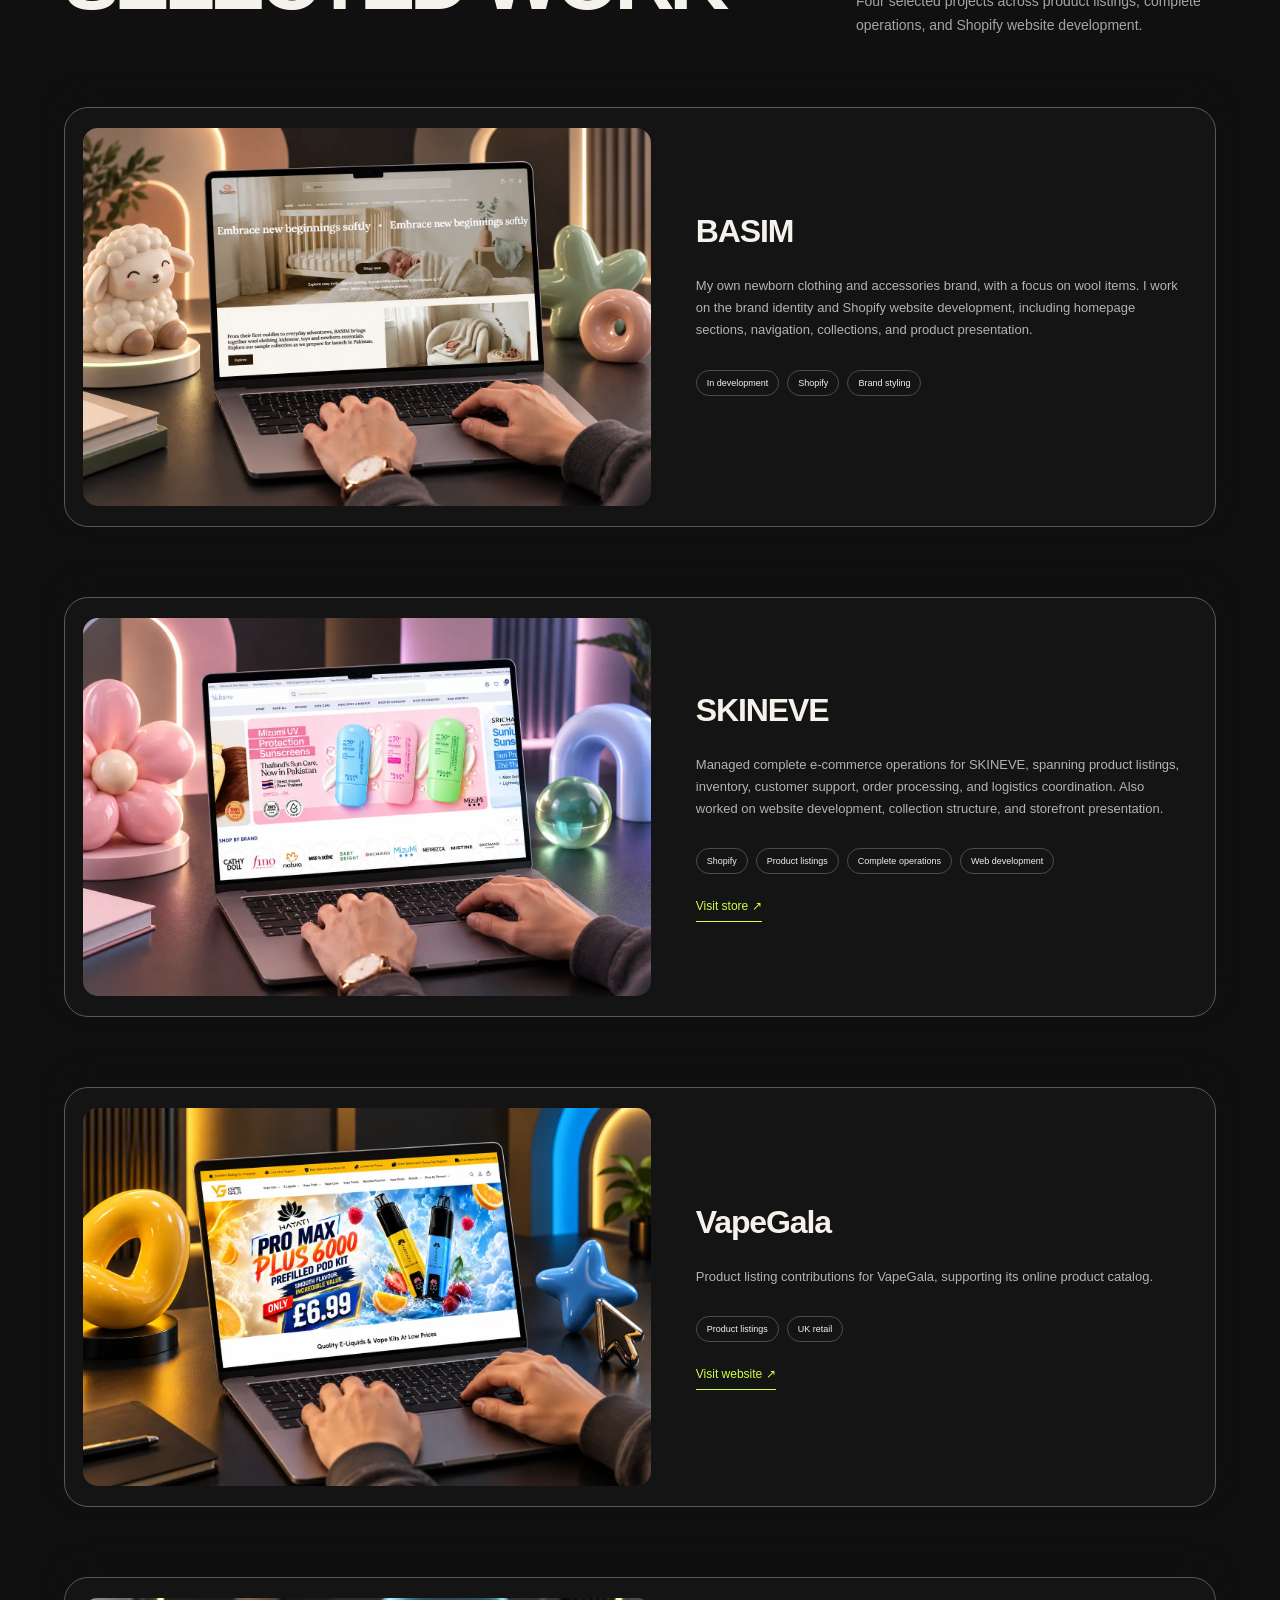
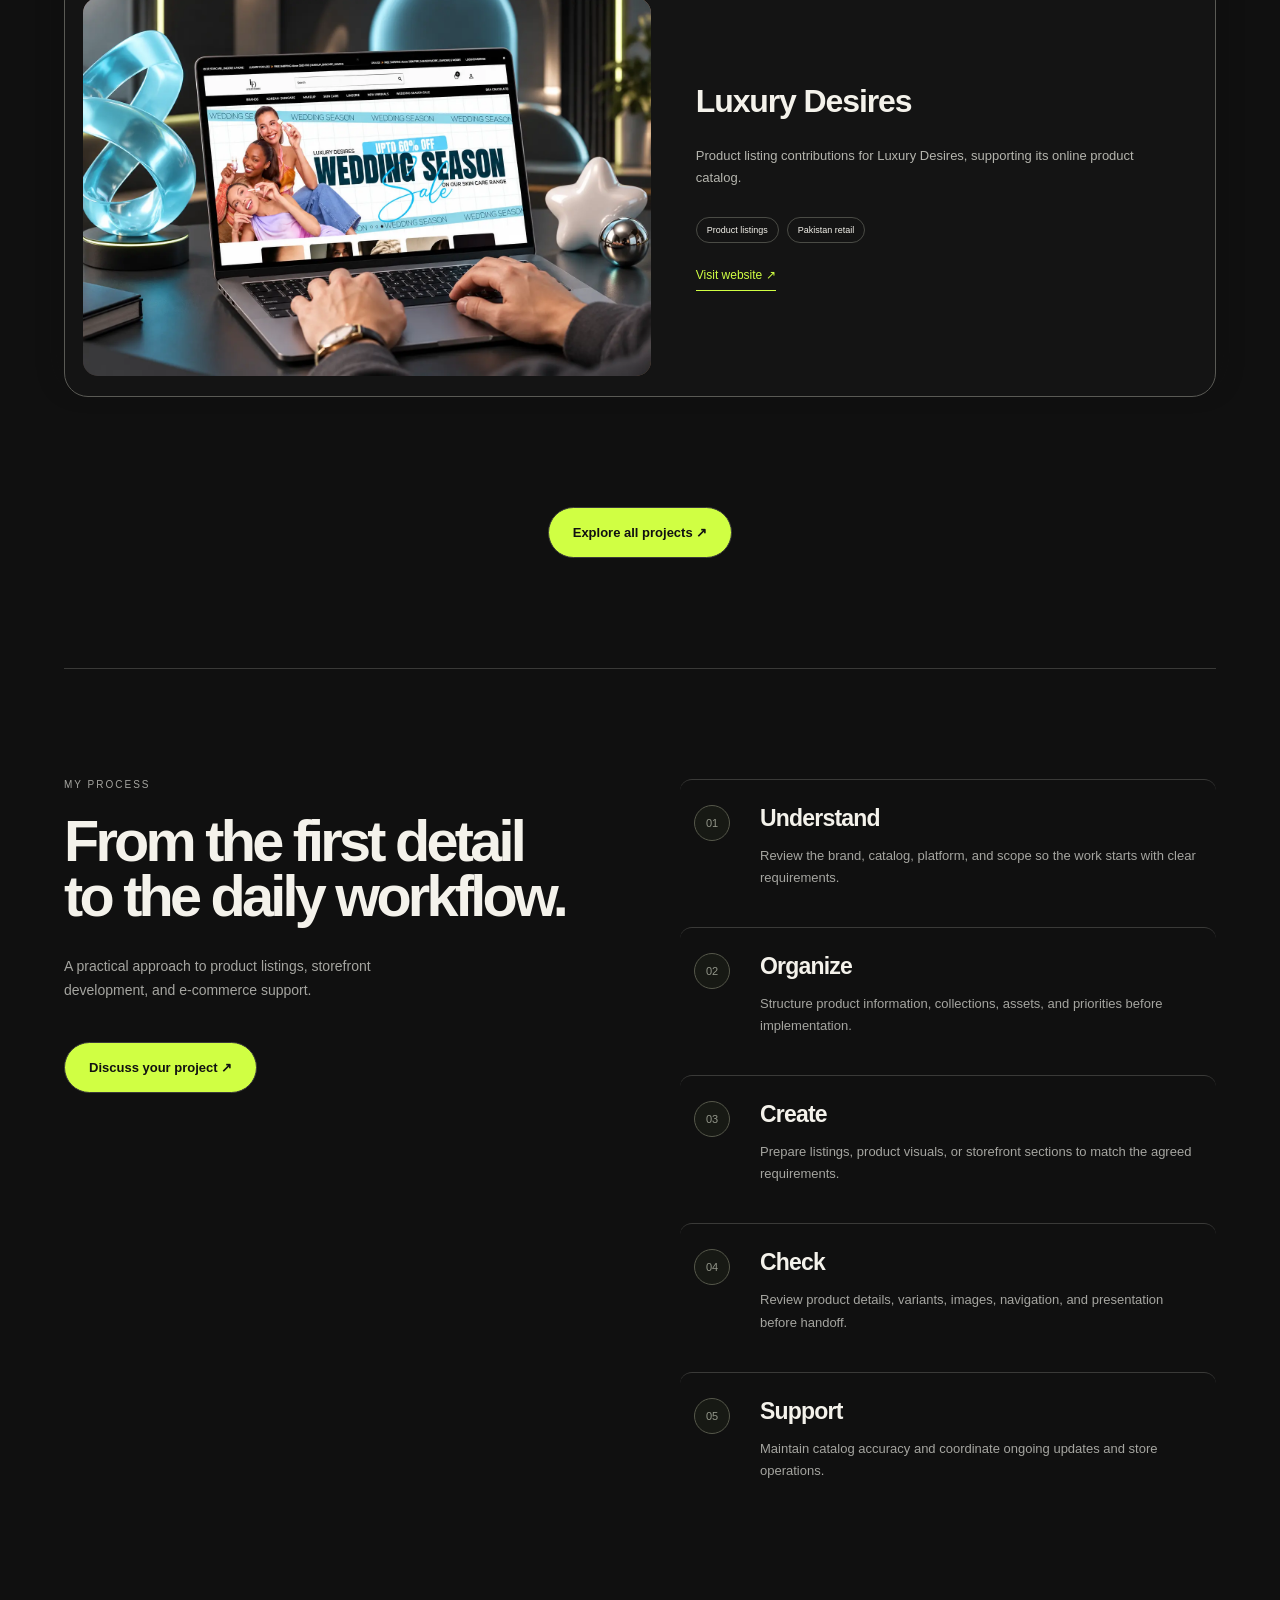
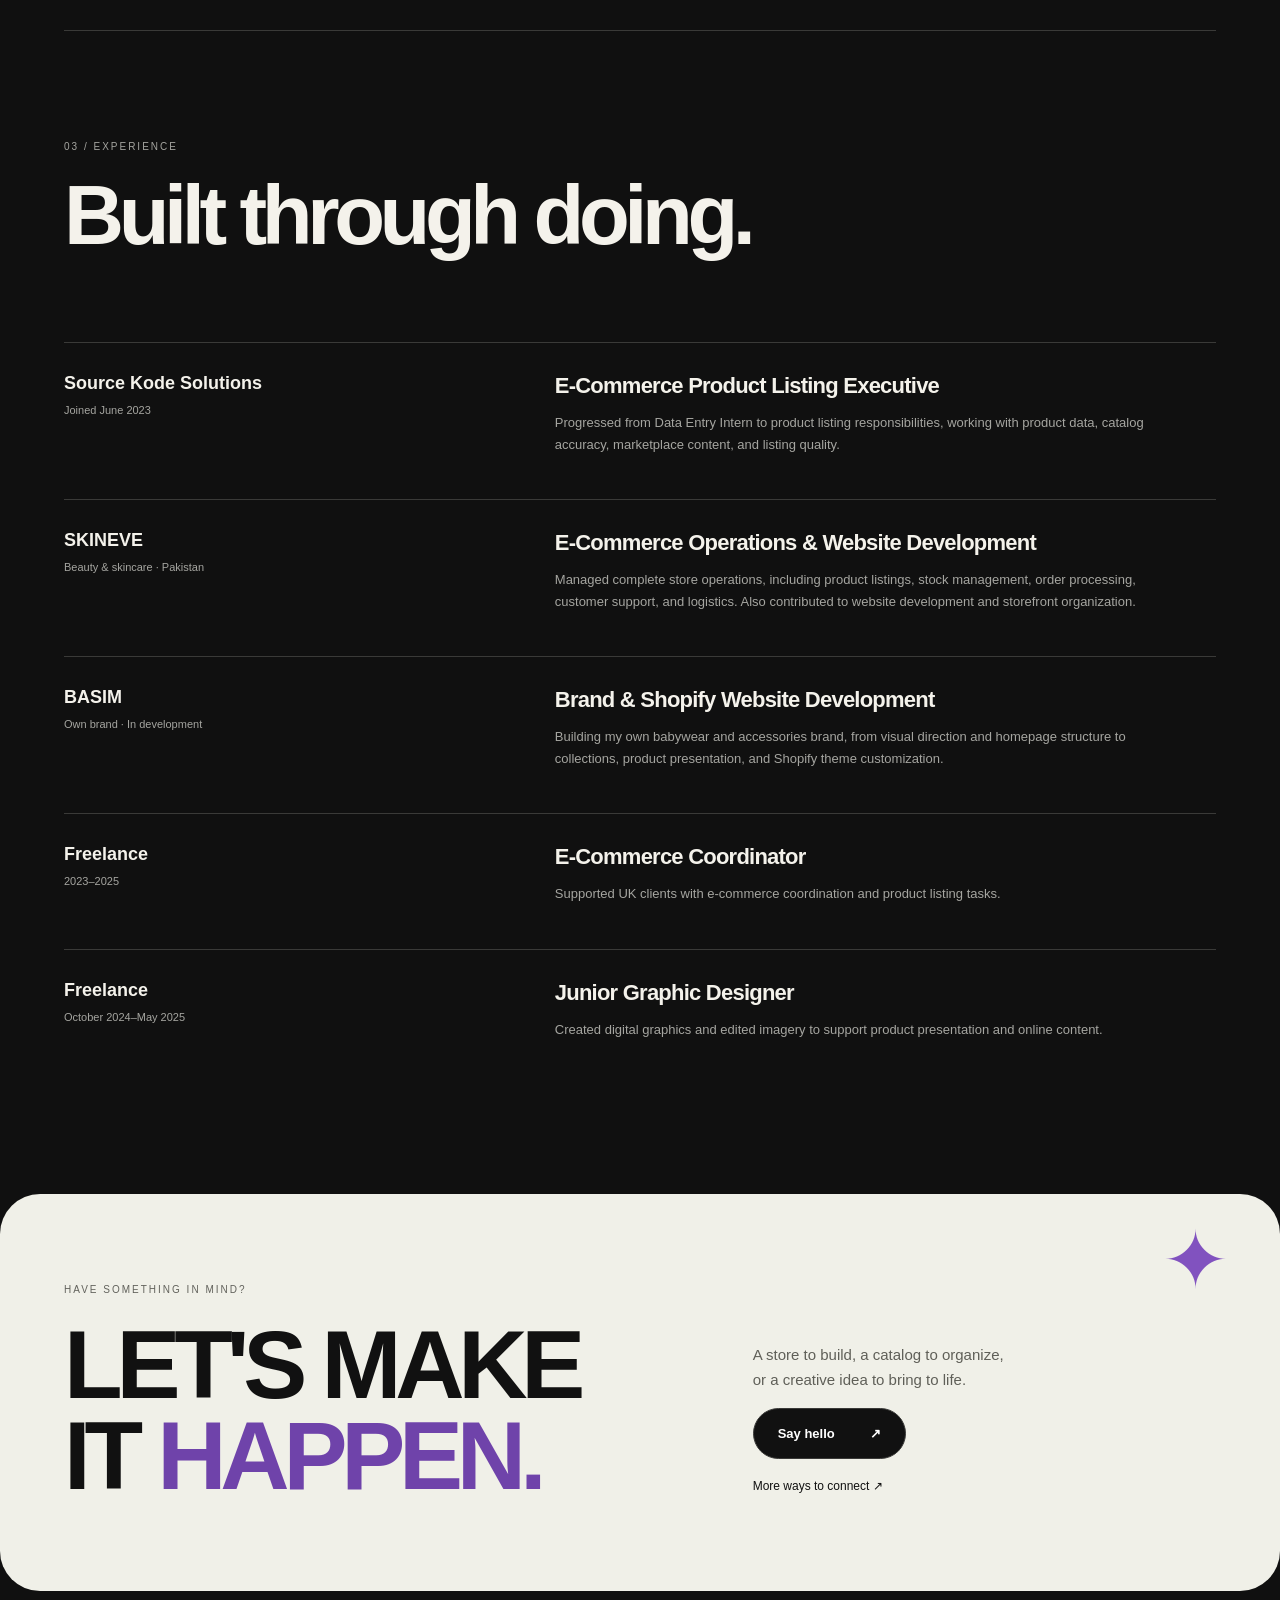
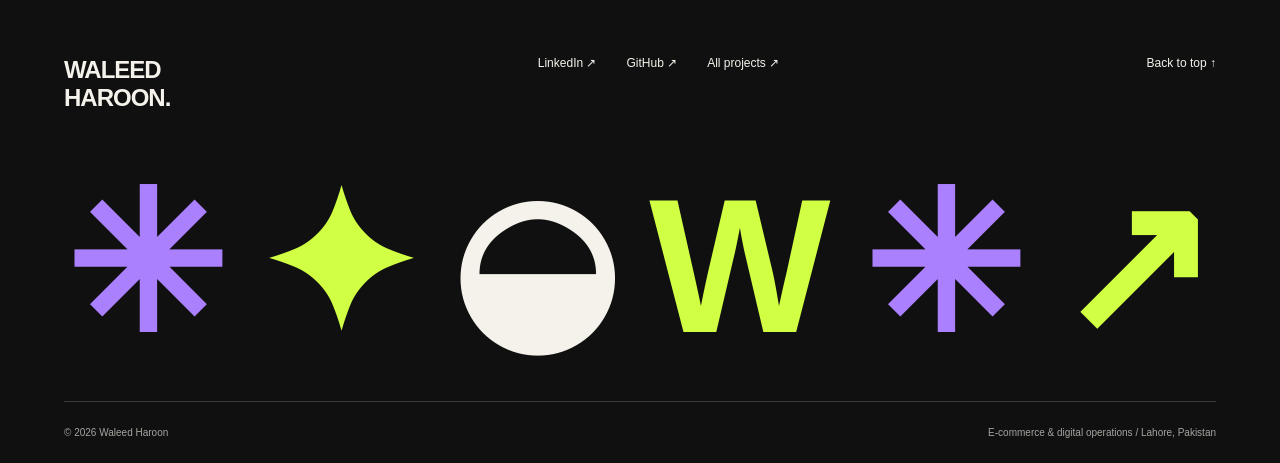
==== commit 4679c581: "Feature BASIM first on homepage and Projects page" ====
--- a/index.html
+++ b/index.html
@@ -9,5 +9,5 @@
 <article><span>03</span><h3>Shopify web development</h3><p>Storefront development for SKINEVE and BASIM, including homepage layout, theme customization, navigation, collection organization, and product display.</p></article>
 <article><span>04</span><h3>Product visuals & graphics</h3><p>Adobe Photoshop image editing, product image preparation, banners, and visual consistency for online retail.</p></article>
 <article><span>05</span><h3>Marketplace & data management</h3><p>Shopify, WordPress / WooCommerce, eBay, Etsy, and Daraz workflows, supported by Excel and Google Sheets for structured product data.</p></article>
-<article><span>06</span><h3>AI & Workflow Exploration</h3><p>ChatGPT-assisted product content, Shopify sections, branding concepts, customer communication, and portfolio development. Exploring n8n and Google Sheets workflows for product listings, with hands-on review and refinement.</p></article></div></section><div class="wrap"><section id="work" class="section"><div class="section-head"><div><div class="label">01 / Selected work</div><h2>SELECTED WORK</h2></div><p>Four selected projects across product listings, complete operations, and Shopify website development.</p></div><div class="projects"><article class="project"><div class="project-art project-preview"><img src="./assets/projects/skineve-laptop.webp" alt="SKINEVE homepage shown on a laptop with matching 3D sculptures" width="1536" height="1024" loading="lazy" decoding="async"></div><div class="project-body"><h3>SKINEVE</h3><p>Managed complete e-commerce operations for SKINEVE, spanning product listings, inventory, customer support, order processing, and logistics coordination. Also worked on website development, collection structure, and storefront presentation.</p><div class="tags"><span>Shopify</span><span>Product listings</span><span>Complete operations</span><span>Web development</span></div><a class="project-link" href="https://theskineve.com" target="_blank" rel="noopener noreferrer">Visit store ↗</a></div></article><article class="project"><div class="project-art project-preview"><img src="./assets/projects/basim-laptop.webp" alt="BASIM homepage displayed on a laptop with matching 3D sculptures" width="1536" height="1024" loading="lazy" decoding="async"></div><div class="project-body"><h3>BASIM</h3><p>My own newborn clothing and accessories brand, with a focus on wool items. I work on the brand identity and Shopify website development, including homepage sections, navigation, collections, and product presentation.</p><div class="tags"><span>In development</span><span>Shopify</span><span>Brand styling</span></div></div></article><article class="project"><div class="project-art project-preview"><img src="./assets/projects/vapegala-laptop.webp" alt="VapeGala homepage shown on a laptop with matching 3D sculptures" width="1536" height="1024" loading="lazy" decoding="async"></div><div class="project-body"><h3>VapeGala</h3><p>Product listing contributions for VapeGala, supporting its online product catalog.</p><div class="tags"><span>Product listings</span><span>UK retail</span></div><a class="project-link" href="https://vapegala.co.uk" target="_blank" rel="noopener noreferrer">Visit website ↗</a></div></article><article class="project"><div class="project-art project-preview"><img src="./assets/projects/luxury-desires-laptop.webp" alt="Luxury Desires homepage shown on a laptop with matching 3D sculptures" width="1536" height="1024" loading="lazy" decoding="async"></div><div class="project-body"><h3>Luxury Desires</h3><p>Product listing contributions for Luxury Desires, supporting its online product catalog.</p><div class="tags"><span>Product listings</span><span>Pakistan retail</span></div><a class="project-link" href="https://luxurydesires.pk" target="_blank" rel="noopener noreferrer">Visit website ↗</a></div></article></div><div class="projects-more"><a href="./projects.html" class="button primary">Explore all projects ↗</a></div></section><section id="process" class="section process-section"><div class="process-intro"><div class="label">My process</div><h2>From the first detail<br>to the daily workflow.</h2><p>A practical approach to product listings, storefront development, and e-commerce support.</p><a class="button primary" href="./contact.html">Discuss your project ↗</a></div><ol class="process-steps"><li><span class="step-number">01</span><div><h3>Understand</h3><p>Review the brand, catalog, platform, and scope so the work starts with clear requirements.</p></div></li><li><span class="step-number">02</span><div><h3>Organize</h3><p>Structure product information, collections, assets, and priorities before implementation.</p></div></li><li><span class="step-number">03</span><div><h3>Create</h3><p>Prepare listings, product visuals, or storefront sections to match the agreed requirements.</p></div></li><li><span class="step-number">04</span><div><h3>Check</h3><p>Review product details, variants, images, navigation, and presentation before handoff.</p></div></li><li><span class="step-number">05</span><div><h3>Support</h3><p>Maintain catalog accuracy and coordinate ongoing updates and store operations.</p></div></li></ol></section><section id="experience" class="section experience"><div class="section-head"><div><div class="label">03 / Experience</div><h2>Built through doing.</h2></div></div><div class="job"><div><strong>Source Kode Solutions</strong><br><small>Joined June 2023</small></div><div><h3>E-Commerce Product Listing Executive</h3><p>Progressed from Data Entry Intern to product listing responsibilities, working with product data, catalog accuracy, marketplace content, and listing quality.</p></div></div><div class="job"><div><strong>SKINEVE</strong><br><small>Beauty & skincare · Pakistan</small></div><div><h3>E-Commerce Operations & Website Development</h3><p>Managed complete store operations, including product listings, stock management, order processing, customer support, and logistics. Also contributed to website development and storefront organization.</p></div></div><div class="job"><div><strong>BASIM</strong><br><small>Own brand · In development</small></div><div><h3>Brand & Shopify Website Development</h3><p>Building my own babywear and accessories brand, from visual direction and homepage structure to collections, product presentation, and Shopify theme customization.</p></div></div><div class="job"><div><strong>Freelance</strong><br><small>2023–2025</small></div><div><h3>E-Commerce Coordinator</h3><p>Supported UK clients with e-commerce coordination and product listing tasks.</p></div></div><div class="job"><div><strong>Freelance</strong><br><small>October 2024–May 2025</small></div><div><h3>Junior Graphic Designer</h3><p>Created digital graphics and edited imagery to support product presentation and online content.</p></div></div></section></div><section id="contact" class="contact light"><div class="label">HAVE SOMETHING IN MIND?</div><div class="contact-layout"><h2>LET'S MAKE<br>IT <em>HAPPEN.</em></h2><div><p>A store to build, a catalog to organize,<br>or a creative idea to bring to life.</p><a class="button dark" href="mailto:waleedharoon222@gmail.com">Say hello <span>↗</span></a><a class="email" href="./contact.html">More ways to connect ↗</a></div></div><span class="contact-star" aria-hidden="true">✦</span></section></main>
+<article><span>06</span><h3>AI & Workflow Exploration</h3><p>ChatGPT-assisted product content, Shopify sections, branding concepts, customer communication, and portfolio development. Exploring n8n and Google Sheets workflows for product listings, with hands-on review and refinement.</p></article></div></section><div class="wrap"><section id="work" class="section"><div class="section-head"><div><div class="label">01 / Selected work</div><h2>SELECTED WORK</h2></div><p>Four selected projects across product listings, complete operations, and Shopify website development.</p></div><div class="projects"><article class="project"><div class="project-art project-preview"><img src="./assets/projects/basim-laptop.webp" alt="BASIM homepage displayed on a laptop with matching 3D sculptures" width="1536" height="1024" loading="lazy" decoding="async"></div><div class="project-body"><h3>BASIM</h3><p>My own newborn clothing and accessories brand, with a focus on wool items. I work on the brand identity and Shopify website development, including homepage sections, navigation, collections, and product presentation.</p><div class="tags"><span>In development</span><span>Shopify</span><span>Brand styling</span></div></div></article><article class="project"><div class="project-art project-preview"><img src="./assets/projects/skineve-laptop.webp" alt="SKINEVE homepage shown on a laptop with matching 3D sculptures" width="1536" height="1024" loading="lazy" decoding="async"></div><div class="project-body"><h3>SKINEVE</h3><p>Managed complete e-commerce operations for SKINEVE, spanning product listings, inventory, customer support, order processing, and logistics coordination. Also worked on website development, collection structure, and storefront presentation.</p><div class="tags"><span>Shopify</span><span>Product listings</span><span>Complete operations</span><span>Web development</span></div><a class="project-link" href="https://theskineve.com" target="_blank" rel="noopener noreferrer">Visit store ↗</a></div></article><article class="project"><div class="project-art project-preview"><img src="./assets/projects/vapegala-laptop.webp" alt="VapeGala homepage shown on a laptop with matching 3D sculptures" width="1536" height="1024" loading="lazy" decoding="async"></div><div class="project-body"><h3>VapeGala</h3><p>Product listing contributions for VapeGala, supporting its online product catalog.</p><div class="tags"><span>Product listings</span><span>UK retail</span></div><a class="project-link" href="https://vapegala.co.uk" target="_blank" rel="noopener noreferrer">Visit website ↗</a></div></article><article class="project"><div class="project-art project-preview"><img src="./assets/projects/luxury-desires-laptop.webp" alt="Luxury Desires homepage shown on a laptop with matching 3D sculptures" width="1536" height="1024" loading="lazy" decoding="async"></div><div class="project-body"><h3>Luxury Desires</h3><p>Product listing contributions for Luxury Desires, supporting its online product catalog.</p><div class="tags"><span>Product listings</span><span>Pakistan retail</span></div><a class="project-link" href="https://luxurydesires.pk" target="_blank" rel="noopener noreferrer">Visit website ↗</a></div></article></div><div class="projects-more"><a href="./projects.html" class="button primary">Explore all projects ↗</a></div></section><section id="process" class="section process-section"><div class="process-intro"><div class="label">My process</div><h2>From the first detail<br>to the daily workflow.</h2><p>A practical approach to product listings, storefront development, and e-commerce support.</p><a class="button primary" href="./contact.html">Discuss your project ↗</a></div><ol class="process-steps"><li><span class="step-number">01</span><div><h3>Understand</h3><p>Review the brand, catalog, platform, and scope so the work starts with clear requirements.</p></div></li><li><span class="step-number">02</span><div><h3>Organize</h3><p>Structure product information, collections, assets, and priorities before implementation.</p></div></li><li><span class="step-number">03</span><div><h3>Create</h3><p>Prepare listings, product visuals, or storefront sections to match the agreed requirements.</p></div></li><li><span class="step-number">04</span><div><h3>Check</h3><p>Review product details, variants, images, navigation, and presentation before handoff.</p></div></li><li><span class="step-number">05</span><div><h3>Support</h3><p>Maintain catalog accuracy and coordinate ongoing updates and store operations.</p></div></li></ol></section><section id="experience" class="section experience"><div class="section-head"><div><div class="label">03 / Experience</div><h2>Built through doing.</h2></div></div><div class="job"><div><strong>Source Kode Solutions</strong><br><small>Joined June 2023</small></div><div><h3>E-Commerce Product Listing Executive</h3><p>Progressed from Data Entry Intern to product listing responsibilities, working with product data, catalog accuracy, marketplace content, and listing quality.</p></div></div><div class="job"><div><strong>SKINEVE</strong><br><small>Beauty & skincare · Pakistan</small></div><div><h3>E-Commerce Operations & Website Development</h3><p>Managed complete store operations, including product listings, stock management, order processing, customer support, and logistics. Also contributed to website development and storefront organization.</p></div></div><div class="job"><div><strong>BASIM</strong><br><small>Own brand · In development</small></div><div><h3>Brand & Shopify Website Development</h3><p>Building my own babywear and accessories brand, from visual direction and homepage structure to collections, product presentation, and Shopify theme customization.</p></div></div><div class="job"><div><strong>Freelance</strong><br><small>2023–2025</small></div><div><h3>E-Commerce Coordinator</h3><p>Supported UK clients with e-commerce coordination and product listing tasks.</p></div></div><div class="job"><div><strong>Freelance</strong><br><small>October 2024–May 2025</small></div><div><h3>Junior Graphic Designer</h3><p>Created digital graphics and edited imagery to support product presentation and online content.</p></div></div></section></div><section id="contact" class="contact light"><div class="label">HAVE SOMETHING IN MIND?</div><div class="contact-layout"><h2>LET'S MAKE<br>IT <em>HAPPEN.</em></h2><div><p>A store to build, a catalog to organize,<br>or a creative idea to bring to life.</p><a class="button dark" href="mailto:waleedharoon222@gmail.com">Say hello <span>↗</span></a><a class="email" href="./contact.html">More ways to connect ↗</a></div></div><span class="contact-star" aria-hidden="true">✦</span></section></main>
 <footer class="wrap"><div class="footer-top"><a class="brand" href="./index.html">WALEED<br>HAROON.</a><div><a href="https://www.linkedin.com/in/waleed-haroon-868672297" target="_blank" rel="noopener noreferrer">LinkedIn ↗</a><a href="https://github.com/m-waleed-haroon" target="_blank" rel="noopener noreferrer">GitHub ↗</a><a href="./projects.html">All projects ↗</a></div><a href="#main">Back to top ↑</a></div><div class="footer-shapes" aria-hidden="true"><span>✳</span><span>✦</span><span>◒</span><span>W</span><span>✳</span><span>↗</span></div><div class="footer-bottom"><span>© 2026 Waleed Haroon</span><span>E-commerce & digital operations / Lahore, Pakistan</span></div></footer><script src="./studio.js?v=4" defer></script></body></html>
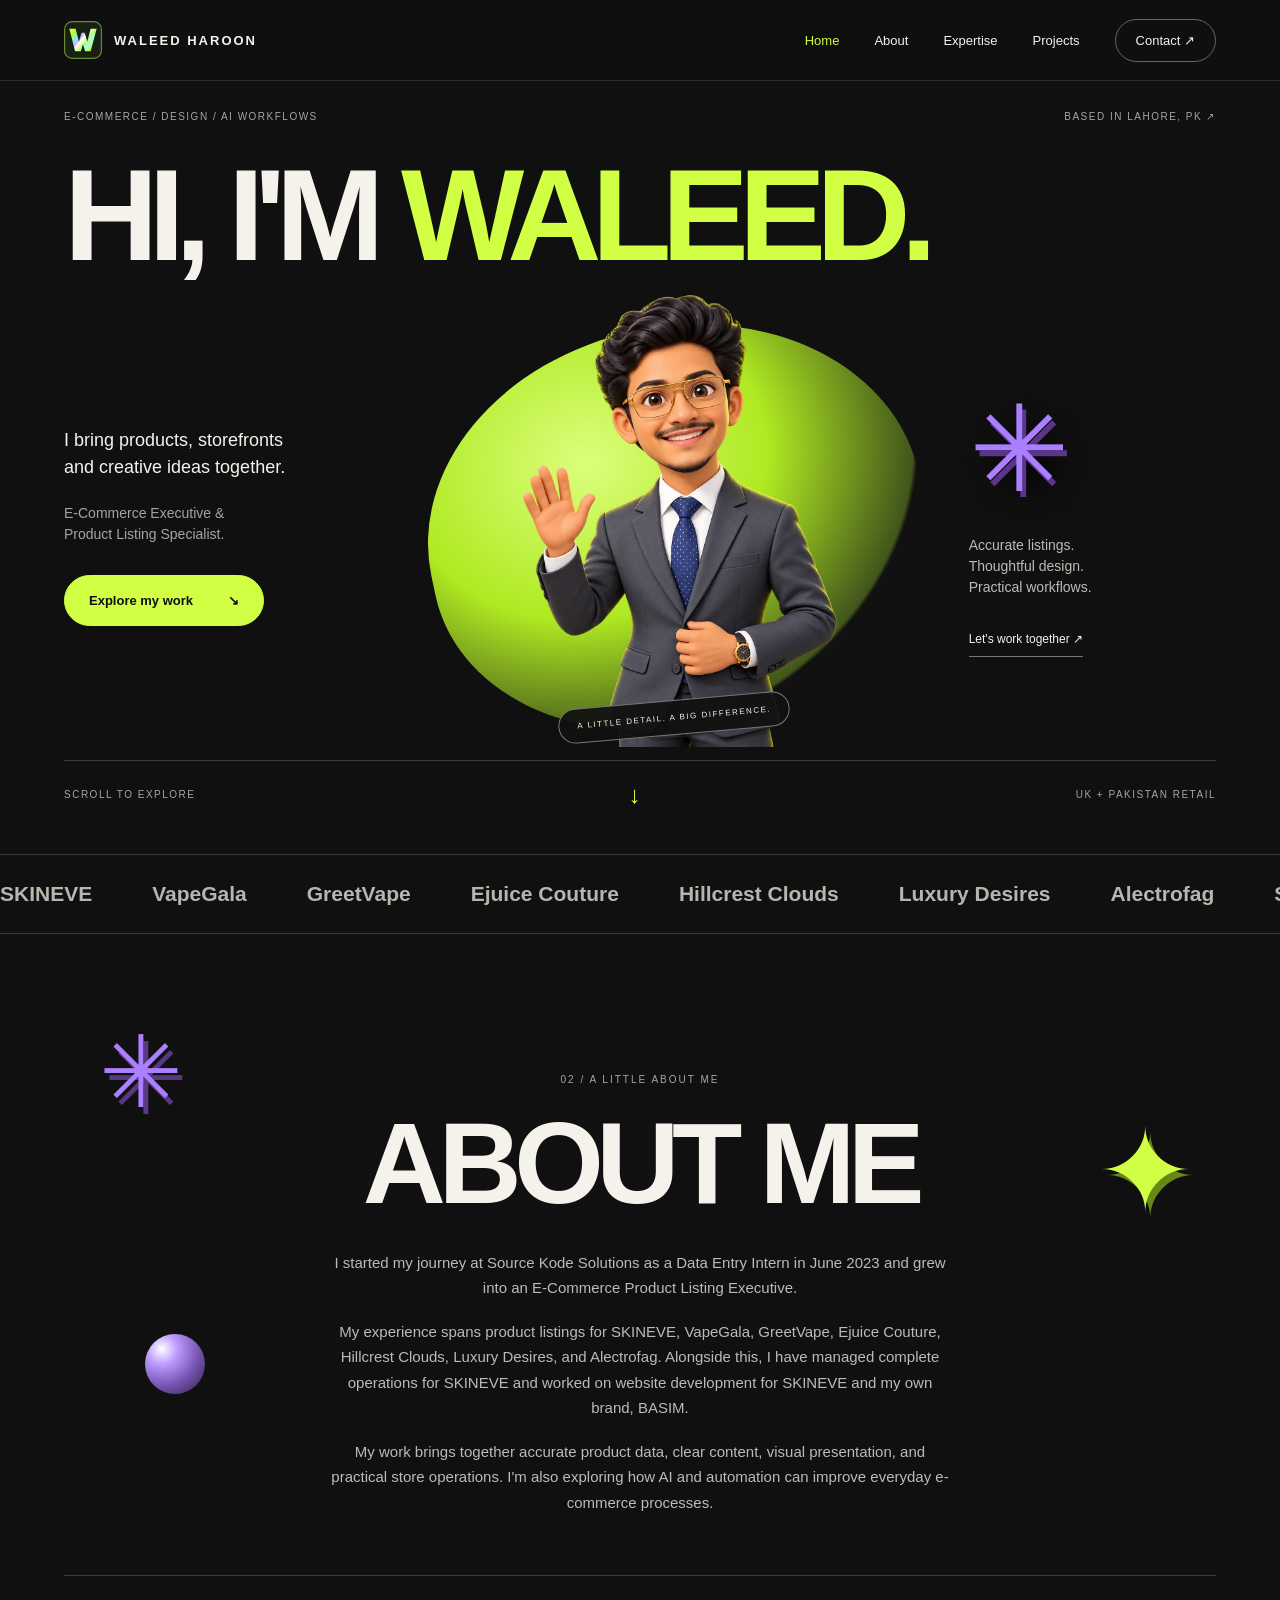
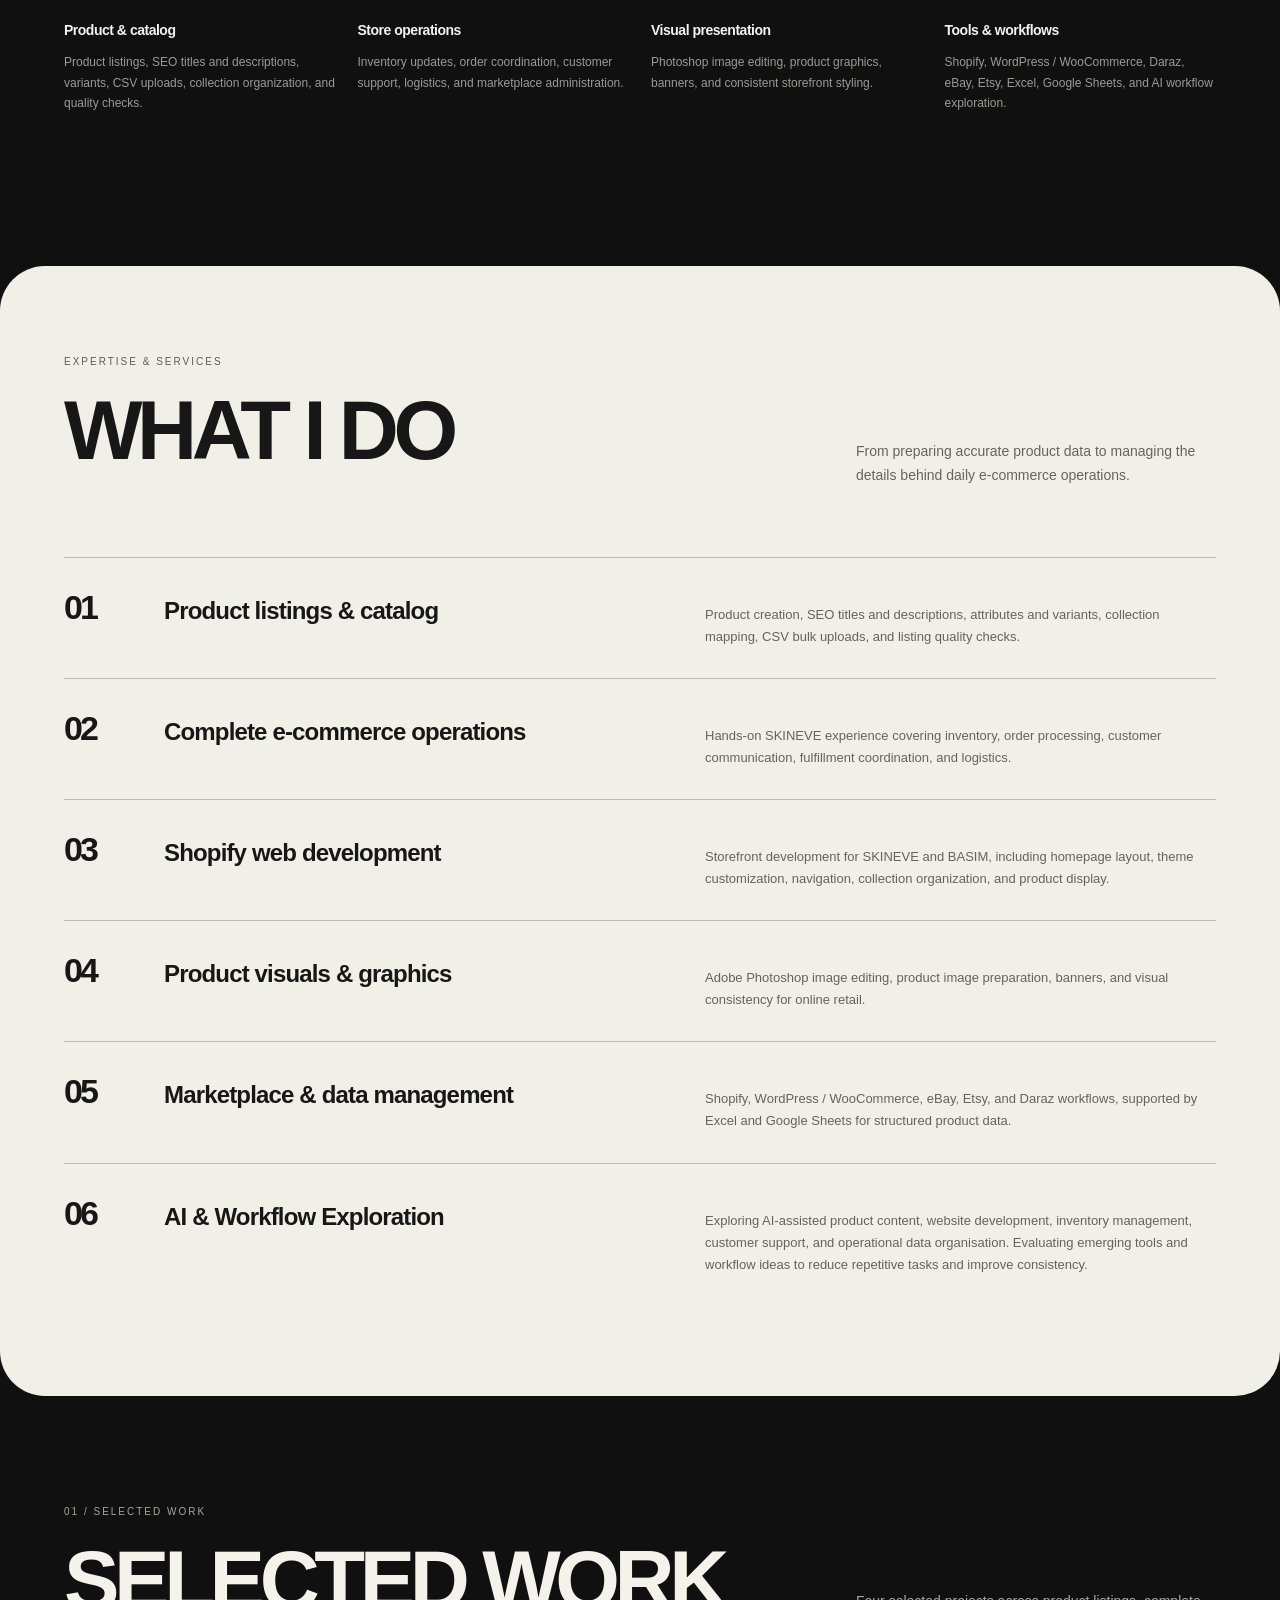
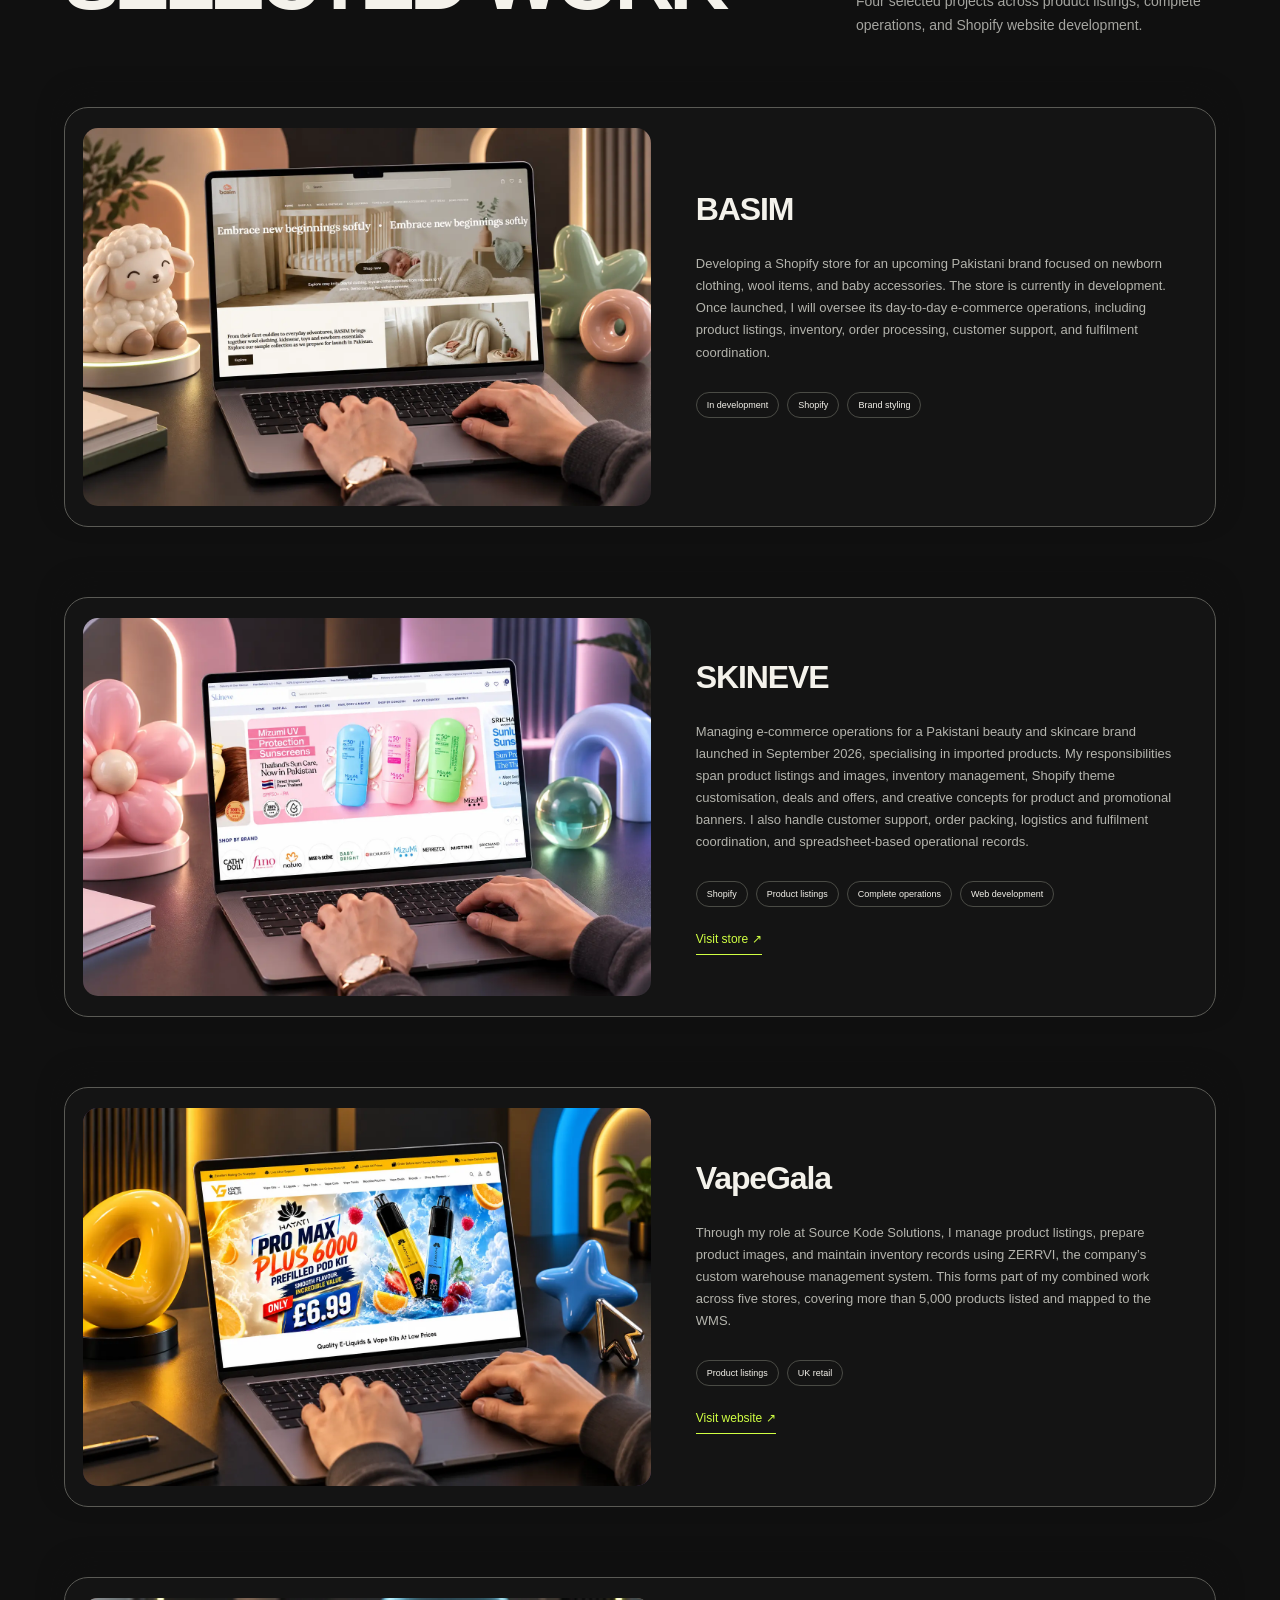
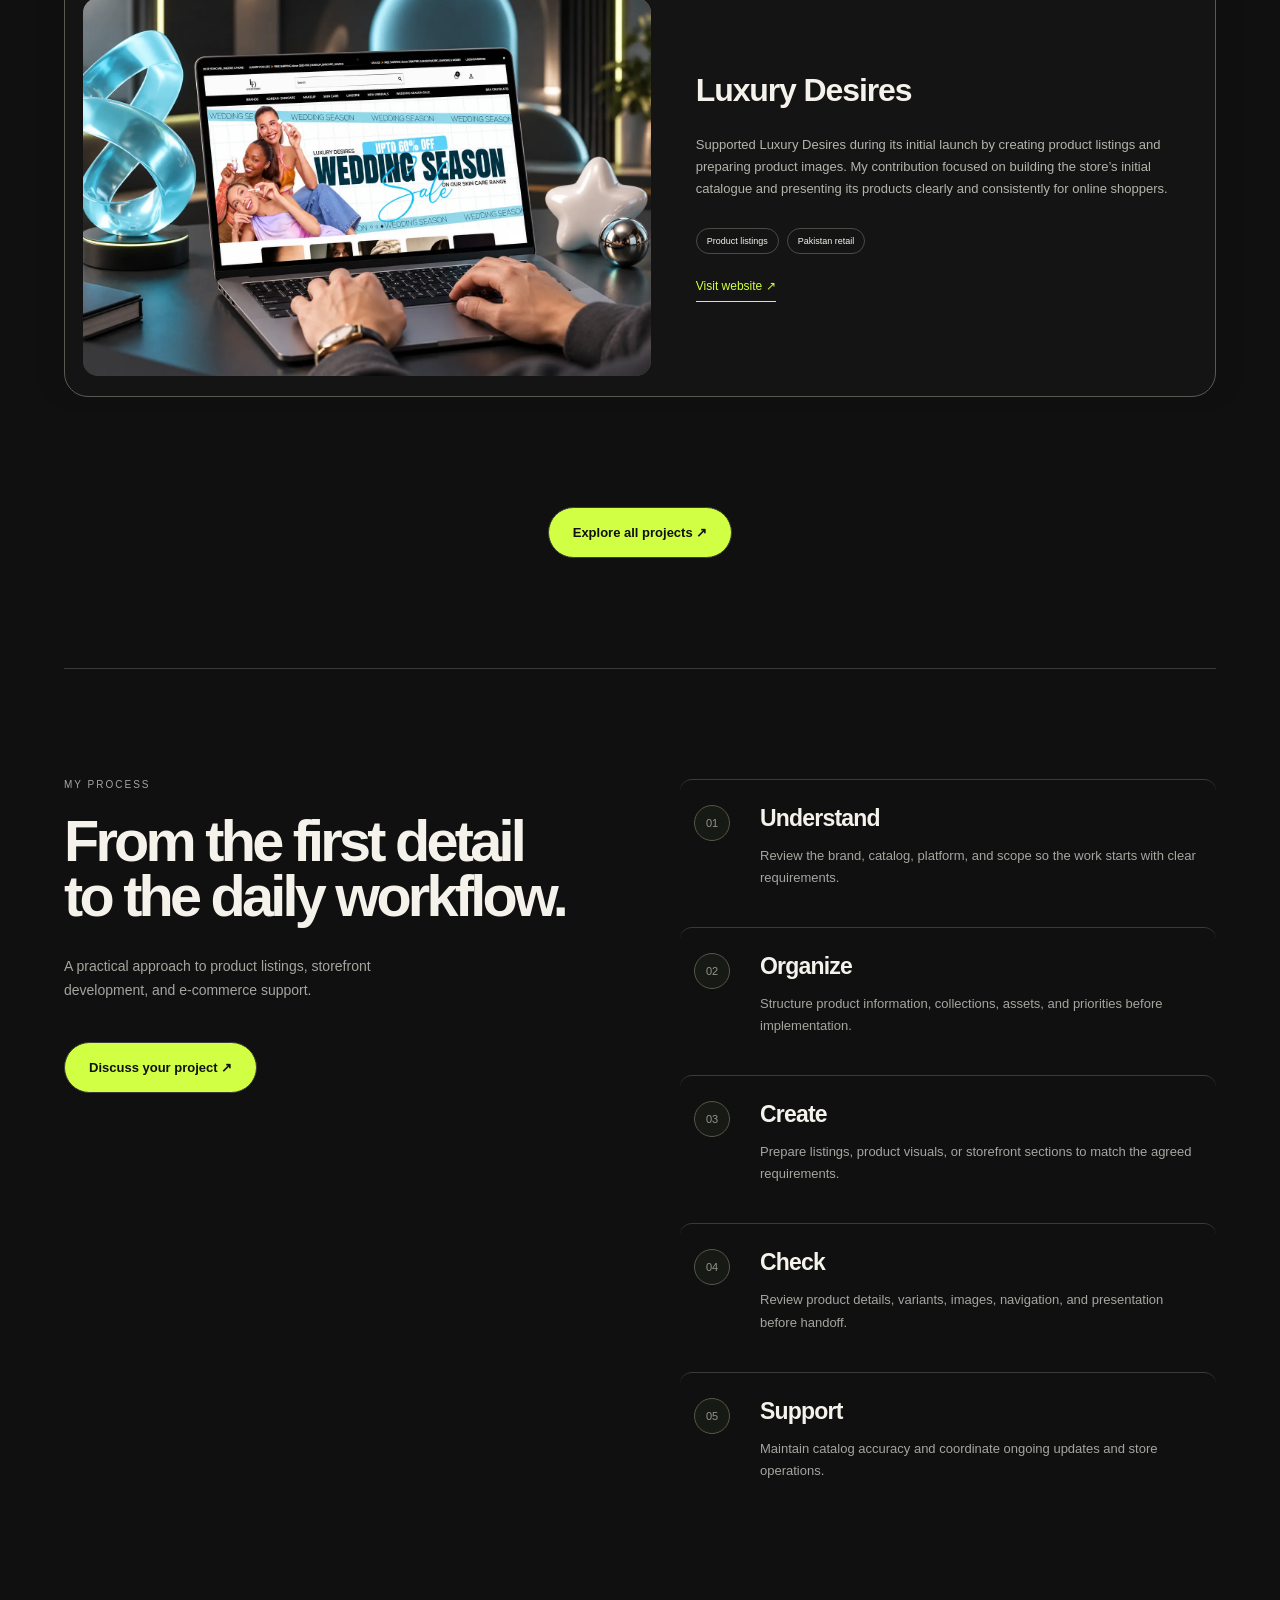
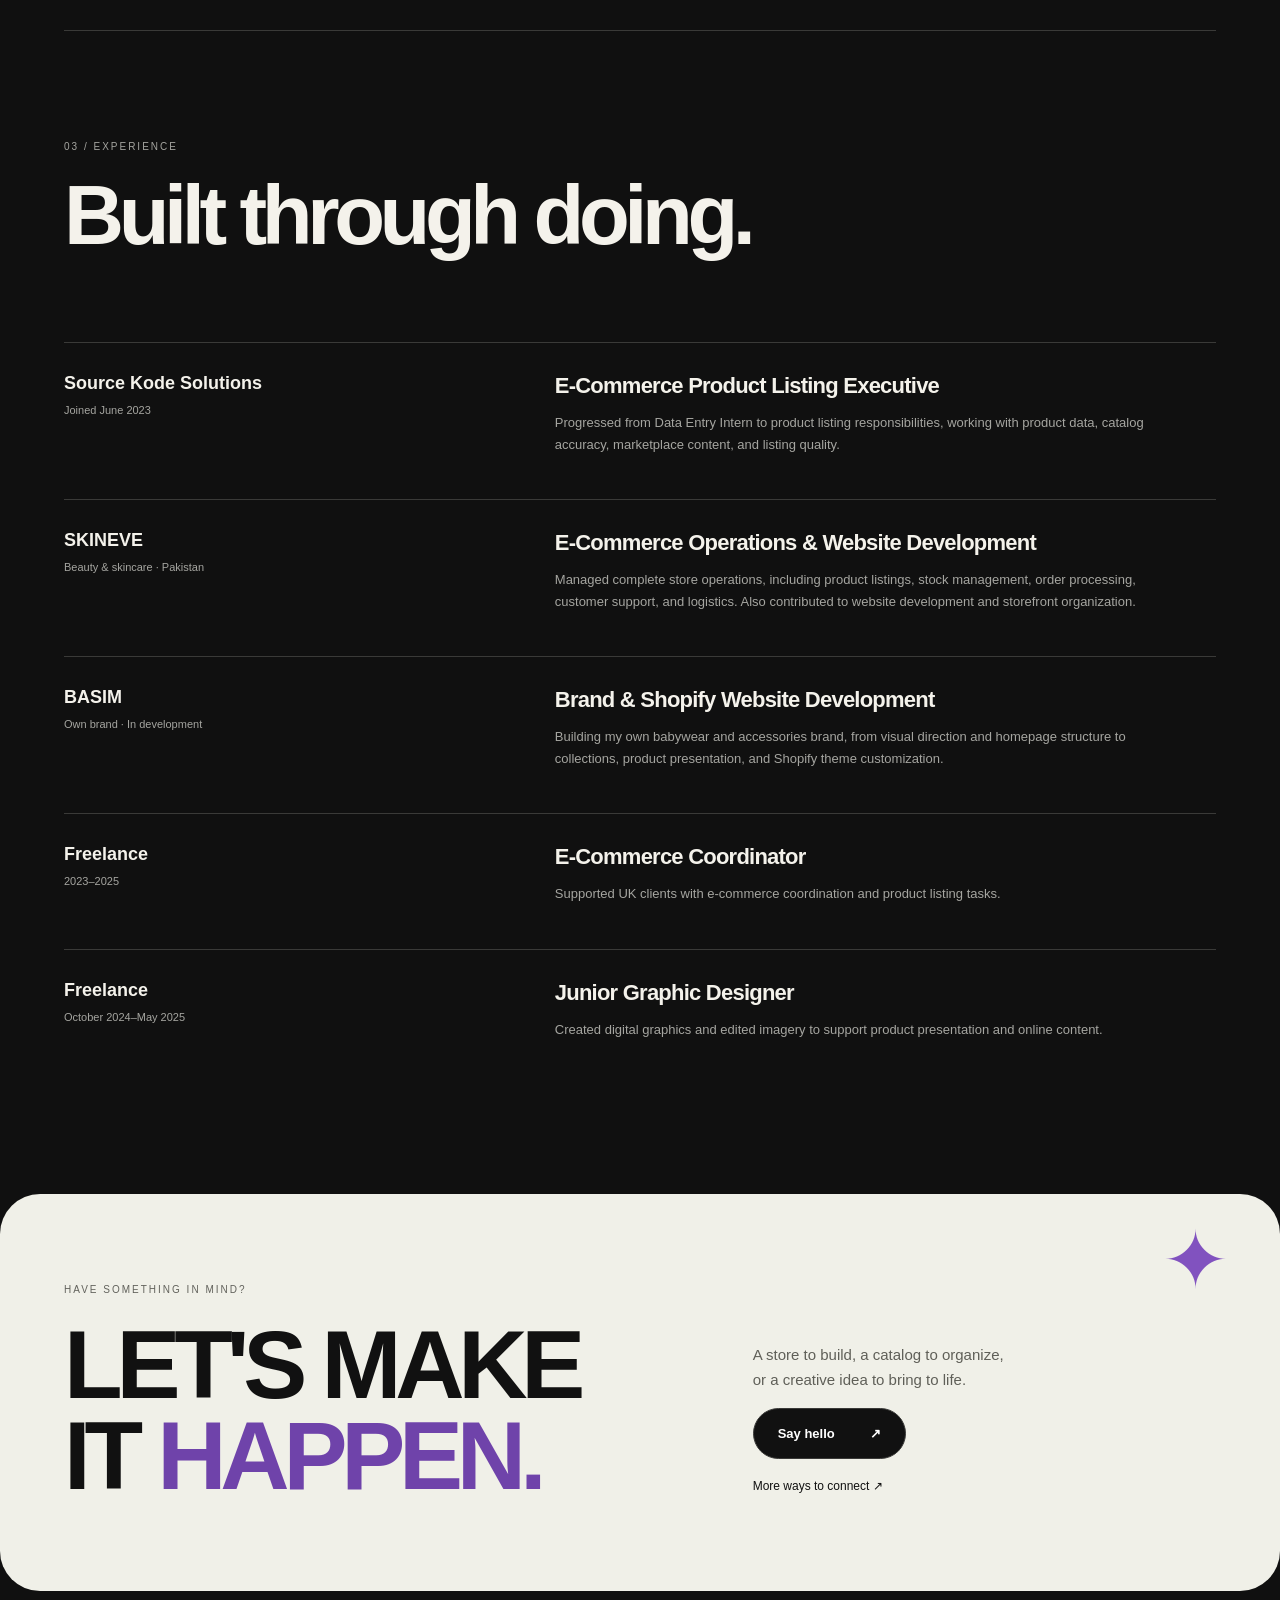
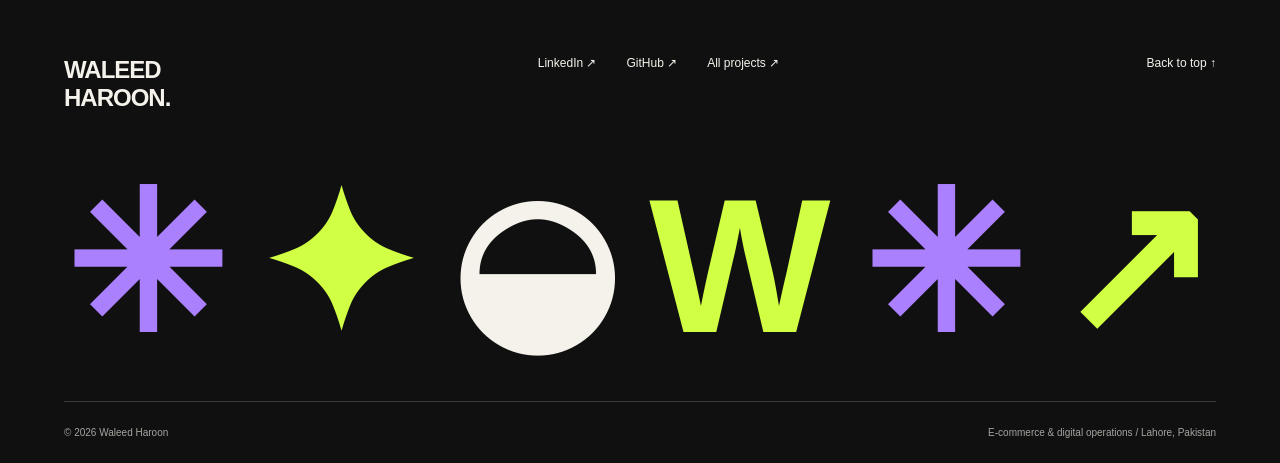
==== commit a8ce9922: "Update featured project descriptions and AI exploration copy" ====
--- a/index.html
+++ b/index.html
@@ -3,11 +3,11 @@
 <meta name="theme-color" content="#101010"><meta name="description" content="Waleed Haroon — E-commerce specialist, creative designer and AI workflow explorer in Lahore, Pakistan. Explore selected work, services and experience.">
 <title>Waleed Haroon | E-commerce & Creative Thinking</title><link rel="icon" href="./favicon.svg"><link rel="stylesheet" href="./studio.css?v=4"></head>
 <body><a class="skip" href="#main">Skip to content</a><header><nav class="wrap" aria-label="Main navigation"><a class="brand" href="./index.html" aria-label="Waleed Haroon home"><img src="./favicon.svg" width="38" height="38" alt="">WALEED HAROON</a><div class="nav-links"><a href="./index.html" aria-current="page">Home</a><a href="./index.html#about">About</a><a href="./index.html#expertise">Expertise</a><a href="./projects.html">Projects</a><a href="./contact.html">Contact ↗</a></div></nav></header>
-<main id="main"><section class="hero wrap"><div class="hero-top"><span>E-COMMERCE / DESIGN / AI WORKFLOWS</span><span>BASED IN LAHORE, PK ↗</span></div><h1>HI, I'M <span>WALEED.</span></h1><div class="hero-stage"><div class="hero-copy"><p>I bring products, storefronts<br>and creative ideas together.</p><p class="muted">E-Commerce Executive &<br>Product Listing Specialist.</p><a class="button lime" href="#work">Explore my work <span>↘</span></a></div><div class="portrait"><img class="portrait-photo" src="./assets/waleed-cartoon-avatar.webp" alt="Cartoon avatar of Waleed Haroon in a grey suit, smiling and waving" width="1083" height="1452" fetchpriority="high"><span class="portrait-label">A LITTLE DETAIL. A BIG DIFFERENCE.</span></div><div class="hero-side"><span class="shape hero-star" aria-hidden="true">✳</span><p>Accurate listings.<br>Thoughtful design.<br>Practical workflows.</p><a class="text-link" href="./contact.html">Let's work together ↗</a></div></div><div class="hero-bottom"><span>SCROLL TO EXPLORE</span><span>↓</span><span>UK + PAKISTAN RETAIL</span></div></section><div class="brand-marquee" aria-label="Stores I have worked on"><div class="brand-track"><div class="brand-group"><span>SKINEVE</span><span>VapeGala</span><span>GreetVape</span><span>Ejuice Couture</span><span>Hillcrest Clouds</span><span>Luxury Desires</span><span>Alectrofag</span></div><div class="brand-group" aria-hidden="true"><span>SKINEVE</span><span>VapeGala</span><span>GreetVape</span><span>Ejuice Couture</span><span>Hillcrest Clouds</span><span>Luxury Desires</span><span>Alectrofag</span></div></div></div><div class="wrap"><section id="about" class="section about"><div><div class="label">02 / A little about me</div><h2>ABOUT ME</h2></div><div><div class="about-copy"><p>I started my journey at Source Kode Solutions as a Data Entry Intern in June 2023 and grew into an E-Commerce Product Listing Executive.</p><p>My experience spans product listings for SKINEVE, VapeGala, GreetVape, Ejuice Couture, Hillcrest Clouds, Luxury Desires, and Alectrofag. Alongside this, I have managed complete operations for SKINEVE and worked on website development for SKINEVE and my own brand, BASIM.</p><p>My work brings together accurate product data, clear content, visual presentation, and practical store operations. I'm also exploring how AI and automation can improve everyday e-commerce processes.</p></div><div class="skills"><div><h3>Product & catalog</h3><p>Product listings, SEO titles and descriptions, variants, CSV uploads, collection organization, and quality checks.</p></div><div><h3>Store operations</h3><p>Inventory updates, order coordination, customer support, logistics, and marketplace administration.</p></div><div><h3>Visual presentation</h3><p>Photoshop image editing, product graphics, banners, and consistent storefront styling.</p></div><div><h3>Tools & workflows</h3><p>Shopify, WordPress / WooCommerce, Daraz, eBay, Etsy, Excel, Google Sheets, and n8n exploration.</p></div></div></div><span class="shape flower" aria-hidden="true">✳</span><span class="shape star" aria-hidden="true">✦</span><span class="shape orb" aria-hidden="true"></span></section></div><section id="expertise" class="section expertise-section"><div class="section-head"><div><div class="label">Expertise & services</div><h2>WHAT I DO</h2></div><p>From preparing accurate product data to managing the details behind daily e-commerce operations.</p></div><div class="expertise-grid">
+<main id="main"><section class="hero wrap"><div class="hero-top"><span>E-COMMERCE / DESIGN / AI WORKFLOWS</span><span>BASED IN LAHORE, PK ↗</span></div><h1>HI, I'M <span>WALEED.</span></h1><div class="hero-stage"><div class="hero-copy"><p>I bring products, storefronts<br>and creative ideas together.</p><p class="muted">E-Commerce Executive &<br>Product Listing Specialist.</p><a class="button lime" href="#work">Explore my work <span>↘</span></a></div><div class="portrait"><img class="portrait-photo" src="./assets/waleed-cartoon-avatar.webp" alt="Cartoon avatar of Waleed Haroon in a grey suit, smiling and waving" width="1083" height="1452" fetchpriority="high"><span class="portrait-label">A LITTLE DETAIL. A BIG DIFFERENCE.</span></div><div class="hero-side"><span class="shape hero-star" aria-hidden="true">✳</span><p>Accurate listings.<br>Thoughtful design.<br>Practical workflows.</p><a class="text-link" href="./contact.html">Let's work together ↗</a></div></div><div class="hero-bottom"><span>SCROLL TO EXPLORE</span><span>↓</span><span>UK + PAKISTAN RETAIL</span></div></section><div class="brand-marquee" aria-label="Stores I have worked on"><div class="brand-track"><div class="brand-group"><span>SKINEVE</span><span>VapeGala</span><span>GreetVape</span><span>Ejuice Couture</span><span>Hillcrest Clouds</span><span>Luxury Desires</span><span>Alectrofag</span></div><div class="brand-group" aria-hidden="true"><span>SKINEVE</span><span>VapeGala</span><span>GreetVape</span><span>Ejuice Couture</span><span>Hillcrest Clouds</span><span>Luxury Desires</span><span>Alectrofag</span></div></div></div><div class="wrap"><section id="about" class="section about"><div><div class="label">02 / A little about me</div><h2>ABOUT ME</h2></div><div><div class="about-copy"><p>I started my journey at Source Kode Solutions as a Data Entry Intern in June 2023 and grew into an E-Commerce Product Listing Executive.</p><p>My experience spans product listings for SKINEVE, VapeGala, GreetVape, Ejuice Couture, Hillcrest Clouds, Luxury Desires, and Alectrofag. Alongside this, I have managed complete operations for SKINEVE and worked on website development for SKINEVE and my own brand, BASIM.</p><p>My work brings together accurate product data, clear content, visual presentation, and practical store operations. I'm also exploring how AI and automation can improve everyday e-commerce processes.</p></div><div class="skills"><div><h3>Product & catalog</h3><p>Product listings, SEO titles and descriptions, variants, CSV uploads, collection organization, and quality checks.</p></div><div><h3>Store operations</h3><p>Inventory updates, order coordination, customer support, logistics, and marketplace administration.</p></div><div><h3>Visual presentation</h3><p>Photoshop image editing, product graphics, banners, and consistent storefront styling.</p></div><div><h3>Tools & workflows</h3><p>Shopify, WordPress / WooCommerce, Daraz, eBay, Etsy, Excel, Google Sheets, and AI workflow exploration.</p></div></div></div><span class="shape flower" aria-hidden="true">✳</span><span class="shape star" aria-hidden="true">✦</span><span class="shape orb" aria-hidden="true"></span></section></div><section id="expertise" class="section expertise-section"><div class="section-head"><div><div class="label">Expertise & services</div><h2>WHAT I DO</h2></div><p>From preparing accurate product data to managing the details behind daily e-commerce operations.</p></div><div class="expertise-grid">
 <article><span>01</span><h3>Product listings & catalog</h3><p>Product creation, SEO titles and descriptions, attributes and variants, collection mapping, CSV bulk uploads, and listing quality checks.</p></article>
 <article><span>02</span><h3>Complete e-commerce operations</h3><p>Hands-on SKINEVE experience covering inventory, order processing, customer communication, fulfillment coordination, and logistics.</p></article>
 <article><span>03</span><h3>Shopify web development</h3><p>Storefront development for SKINEVE and BASIM, including homepage layout, theme customization, navigation, collection organization, and product display.</p></article>
 <article><span>04</span><h3>Product visuals & graphics</h3><p>Adobe Photoshop image editing, product image preparation, banners, and visual consistency for online retail.</p></article>
 <article><span>05</span><h3>Marketplace & data management</h3><p>Shopify, WordPress / WooCommerce, eBay, Etsy, and Daraz workflows, supported by Excel and Google Sheets for structured product data.</p></article>
-<article><span>06</span><h3>AI & Workflow Exploration</h3><p>ChatGPT-assisted product content, Shopify sections, branding concepts, customer communication, and portfolio development. Exploring n8n and Google Sheets workflows for product listings, with hands-on review and refinement.</p></article></div></section><div class="wrap"><section id="work" class="section"><div class="section-head"><div><div class="label">01 / Selected work</div><h2>SELECTED WORK</h2></div><p>Four selected projects across product listings, complete operations, and Shopify website development.</p></div><div class="projects"><article class="project"><div class="project-art project-preview"><img src="./assets/projects/basim-laptop.webp" alt="BASIM homepage displayed on a laptop with matching 3D sculptures" width="1536" height="1024" loading="lazy" decoding="async"></div><div class="project-body"><h3>BASIM</h3><p>My own newborn clothing and accessories brand, with a focus on wool items. I work on the brand identity and Shopify website development, including homepage sections, navigation, collections, and product presentation.</p><div class="tags"><span>In development</span><span>Shopify</span><span>Brand styling</span></div></div></article><article class="project"><div class="project-art project-preview"><img src="./assets/projects/skineve-laptop.webp" alt="SKINEVE homepage shown on a laptop with matching 3D sculptures" width="1536" height="1024" loading="lazy" decoding="async"></div><div class="project-body"><h3>SKINEVE</h3><p>Managed complete e-commerce operations for SKINEVE, spanning product listings, inventory, customer support, order processing, and logistics coordination. Also worked on website development, collection structure, and storefront presentation.</p><div class="tags"><span>Shopify</span><span>Product listings</span><span>Complete operations</span><span>Web development</span></div><a class="project-link" href="https://theskineve.com" target="_blank" rel="noopener noreferrer">Visit store ↗</a></div></article><article class="project"><div class="project-art project-preview"><img src="./assets/projects/vapegala-laptop.webp" alt="VapeGala homepage shown on a laptop with matching 3D sculptures" width="1536" height="1024" loading="lazy" decoding="async"></div><div class="project-body"><h3>VapeGala</h3><p>Product listing contributions for VapeGala, supporting its online product catalog.</p><div class="tags"><span>Product listings</span><span>UK retail</span></div><a class="project-link" href="https://vapegala.co.uk" target="_blank" rel="noopener noreferrer">Visit website ↗</a></div></article><article class="project"><div class="project-art project-preview"><img src="./assets/projects/luxury-desires-laptop.webp" alt="Luxury Desires homepage shown on a laptop with matching 3D sculptures" width="1536" height="1024" loading="lazy" decoding="async"></div><div class="project-body"><h3>Luxury Desires</h3><p>Product listing contributions for Luxury Desires, supporting its online product catalog.</p><div class="tags"><span>Product listings</span><span>Pakistan retail</span></div><a class="project-link" href="https://luxurydesires.pk" target="_blank" rel="noopener noreferrer">Visit website ↗</a></div></article></div><div class="projects-more"><a href="./projects.html" class="button primary">Explore all projects ↗</a></div></section><section id="process" class="section process-section"><div class="process-intro"><div class="label">My process</div><h2>From the first detail<br>to the daily workflow.</h2><p>A practical approach to product listings, storefront development, and e-commerce support.</p><a class="button primary" href="./contact.html">Discuss your project ↗</a></div><ol class="process-steps"><li><span class="step-number">01</span><div><h3>Understand</h3><p>Review the brand, catalog, platform, and scope so the work starts with clear requirements.</p></div></li><li><span class="step-number">02</span><div><h3>Organize</h3><p>Structure product information, collections, assets, and priorities before implementation.</p></div></li><li><span class="step-number">03</span><div><h3>Create</h3><p>Prepare listings, product visuals, or storefront sections to match the agreed requirements.</p></div></li><li><span class="step-number">04</span><div><h3>Check</h3><p>Review product details, variants, images, navigation, and presentation before handoff.</p></div></li><li><span class="step-number">05</span><div><h3>Support</h3><p>Maintain catalog accuracy and coordinate ongoing updates and store operations.</p></div></li></ol></section><section id="experience" class="section experience"><div class="section-head"><div><div class="label">03 / Experience</div><h2>Built through doing.</h2></div></div><div class="job"><div><strong>Source Kode Solutions</strong><br><small>Joined June 2023</small></div><div><h3>E-Commerce Product Listing Executive</h3><p>Progressed from Data Entry Intern to product listing responsibilities, working with product data, catalog accuracy, marketplace content, and listing quality.</p></div></div><div class="job"><div><strong>SKINEVE</strong><br><small>Beauty & skincare · Pakistan</small></div><div><h3>E-Commerce Operations & Website Development</h3><p>Managed complete store operations, including product listings, stock management, order processing, customer support, and logistics. Also contributed to website development and storefront organization.</p></div></div><div class="job"><div><strong>BASIM</strong><br><small>Own brand · In development</small></div><div><h3>Brand & Shopify Website Development</h3><p>Building my own babywear and accessories brand, from visual direction and homepage structure to collections, product presentation, and Shopify theme customization.</p></div></div><div class="job"><div><strong>Freelance</strong><br><small>2023–2025</small></div><div><h3>E-Commerce Coordinator</h3><p>Supported UK clients with e-commerce coordination and product listing tasks.</p></div></div><div class="job"><div><strong>Freelance</strong><br><small>October 2024–May 2025</small></div><div><h3>Junior Graphic Designer</h3><p>Created digital graphics and edited imagery to support product presentation and online content.</p></div></div></section></div><section id="contact" class="contact light"><div class="label">HAVE SOMETHING IN MIND?</div><div class="contact-layout"><h2>LET'S MAKE<br>IT <em>HAPPEN.</em></h2><div><p>A store to build, a catalog to organize,<br>or a creative idea to bring to life.</p><a class="button dark" href="mailto:waleedharoon222@gmail.com">Say hello <span>↗</span></a><a class="email" href="./contact.html">More ways to connect ↗</a></div></div><span class="contact-star" aria-hidden="true">✦</span></section></main>
+<article><span>06</span><h3>AI & Workflow Exploration</h3><p>Exploring AI-assisted product content, website development, inventory management, customer support, and operational data organisation. Evaluating emerging tools and workflow ideas to reduce repetitive tasks and improve consistency.</p></article></div></section><div class="wrap"><section id="work" class="section"><div class="section-head"><div><div class="label">01 / Selected work</div><h2>SELECTED WORK</h2></div><p>Four selected projects across product listings, complete operations, and Shopify website development.</p></div><div class="projects"><article class="project"><div class="project-art project-preview"><img src="./assets/projects/basim-laptop.webp" alt="BASIM homepage displayed on a laptop with matching 3D sculptures" width="1536" height="1024" loading="lazy" decoding="async"></div><div class="project-body"><h3>BASIM</h3><p>Developing a Shopify store for an upcoming Pakistani brand focused on newborn clothing, wool items, and baby accessories. The store is currently in development. Once launched, I will oversee its day-to-day e-commerce operations, including product listings, inventory, order processing, customer support, and fulfilment coordination.</p><div class="tags"><span>In development</span><span>Shopify</span><span>Brand styling</span></div></div></article><article class="project"><div class="project-art project-preview"><img src="./assets/projects/skineve-laptop.webp" alt="SKINEVE homepage shown on a laptop with matching 3D sculptures" width="1536" height="1024" loading="lazy" decoding="async"></div><div class="project-body"><h3>SKINEVE</h3><p>Managing e-commerce operations for a Pakistani beauty and skincare brand launched in September 2026, specialising in imported products. My responsibilities span product listings and images, inventory management, Shopify theme customisation, deals and offers, and creative concepts for product and promotional banners. I also handle customer support, order packing, logistics and fulfilment coordination, and spreadsheet-based operational records.</p><div class="tags"><span>Shopify</span><span>Product listings</span><span>Complete operations</span><span>Web development</span></div><a class="project-link" href="https://theskineve.com" target="_blank" rel="noopener noreferrer">Visit store ↗</a></div></article><article class="project"><div class="project-art project-preview"><img src="./assets/projects/vapegala-laptop.webp" alt="VapeGala homepage shown on a laptop with matching 3D sculptures" width="1536" height="1024" loading="lazy" decoding="async"></div><div class="project-body"><h3>VapeGala</h3><p>Through my role at Source Kode Solutions, I manage product listings, prepare product images, and maintain inventory records using ZERRVI, the company’s custom warehouse management system. This forms part of my combined work across five stores, covering more than 5,000 products listed and mapped to the WMS.</p><div class="tags"><span>Product listings</span><span>UK retail</span></div><a class="project-link" href="https://vapegala.co.uk" target="_blank" rel="noopener noreferrer">Visit website ↗</a></div></article><article class="project"><div class="project-art project-preview"><img src="./assets/projects/luxury-desires-laptop.webp" alt="Luxury Desires homepage shown on a laptop with matching 3D sculptures" width="1536" height="1024" loading="lazy" decoding="async"></div><div class="project-body"><h3>Luxury Desires</h3><p>Supported Luxury Desires during its initial launch by creating product listings and preparing product images. My contribution focused on building the store’s initial catalogue and presenting its products clearly and consistently for online shoppers.</p><div class="tags"><span>Product listings</span><span>Pakistan retail</span></div><a class="project-link" href="https://luxurydesires.pk" target="_blank" rel="noopener noreferrer">Visit website ↗</a></div></article></div><div class="projects-more"><a href="./projects.html" class="button primary">Explore all projects ↗</a></div></section><section id="process" class="section process-section"><div class="process-intro"><div class="label">My process</div><h2>From the first detail<br>to the daily workflow.</h2><p>A practical approach to product listings, storefront development, and e-commerce support.</p><a class="button primary" href="./contact.html">Discuss your project ↗</a></div><ol class="process-steps"><li><span class="step-number">01</span><div><h3>Understand</h3><p>Review the brand, catalog, platform, and scope so the work starts with clear requirements.</p></div></li><li><span class="step-number">02</span><div><h3>Organize</h3><p>Structure product information, collections, assets, and priorities before implementation.</p></div></li><li><span class="step-number">03</span><div><h3>Create</h3><p>Prepare listings, product visuals, or storefront sections to match the agreed requirements.</p></div></li><li><span class="step-number">04</span><div><h3>Check</h3><p>Review product details, variants, images, navigation, and presentation before handoff.</p></div></li><li><span class="step-number">05</span><div><h3>Support</h3><p>Maintain catalog accuracy and coordinate ongoing updates and store operations.</p></div></li></ol></section><section id="experience" class="section experience"><div class="section-head"><div><div class="label">03 / Experience</div><h2>Built through doing.</h2></div></div><div class="job"><div><strong>Source Kode Solutions</strong><br><small>Joined June 2023</small></div><div><h3>E-Commerce Product Listing Executive</h3><p>Progressed from Data Entry Intern to product listing responsibilities, working with product data, catalog accuracy, marketplace content, and listing quality.</p></div></div><div class="job"><div><strong>SKINEVE</strong><br><small>Beauty & skincare · Pakistan</small></div><div><h3>E-Commerce Operations & Website Development</h3><p>Managed complete store operations, including product listings, stock management, order processing, customer support, and logistics. Also contributed to website development and storefront organization.</p></div></div><div class="job"><div><strong>BASIM</strong><br><small>Own brand · In development</small></div><div><h3>Brand & Shopify Website Development</h3><p>Building my own babywear and accessories brand, from visual direction and homepage structure to collections, product presentation, and Shopify theme customization.</p></div></div><div class="job"><div><strong>Freelance</strong><br><small>2023–2025</small></div><div><h3>E-Commerce Coordinator</h3><p>Supported UK clients with e-commerce coordination and product listing tasks.</p></div></div><div class="job"><div><strong>Freelance</strong><br><small>October 2024–May 2025</small></div><div><h3>Junior Graphic Designer</h3><p>Created digital graphics and edited imagery to support product presentation and online content.</p></div></div></section></div><section id="contact" class="contact light"><div class="label">HAVE SOMETHING IN MIND?</div><div class="contact-layout"><h2>LET'S MAKE<br>IT <em>HAPPEN.</em></h2><div><p>A store to build, a catalog to organize,<br>or a creative idea to bring to life.</p><a class="button dark" href="mailto:waleedharoon222@gmail.com">Say hello <span>↗</span></a><a class="email" href="./contact.html">More ways to connect ↗</a></div></div><span class="contact-star" aria-hidden="true">✦</span></section></main>
 <footer class="wrap"><div class="footer-top"><a class="brand" href="./index.html">WALEED<br>HAROON.</a><div><a href="https://www.linkedin.com/in/waleed-haroon-868672297" target="_blank" rel="noopener noreferrer">LinkedIn ↗</a><a href="https://github.com/m-waleed-haroon" target="_blank" rel="noopener noreferrer">GitHub ↗</a><a href="./projects.html">All projects ↗</a></div><a href="#main">Back to top ↑</a></div><div class="footer-shapes" aria-hidden="true"><span>✳</span><span>✦</span><span>◒</span><span>W</span><span>✳</span><span>↗</span></div><div class="footer-bottom"><span>© 2026 Waleed Haroon</span><span>E-commerce & digital operations / Lahore, Pakistan</span></div></footer><script src="./studio.js?v=4" defer></script></body></html>
